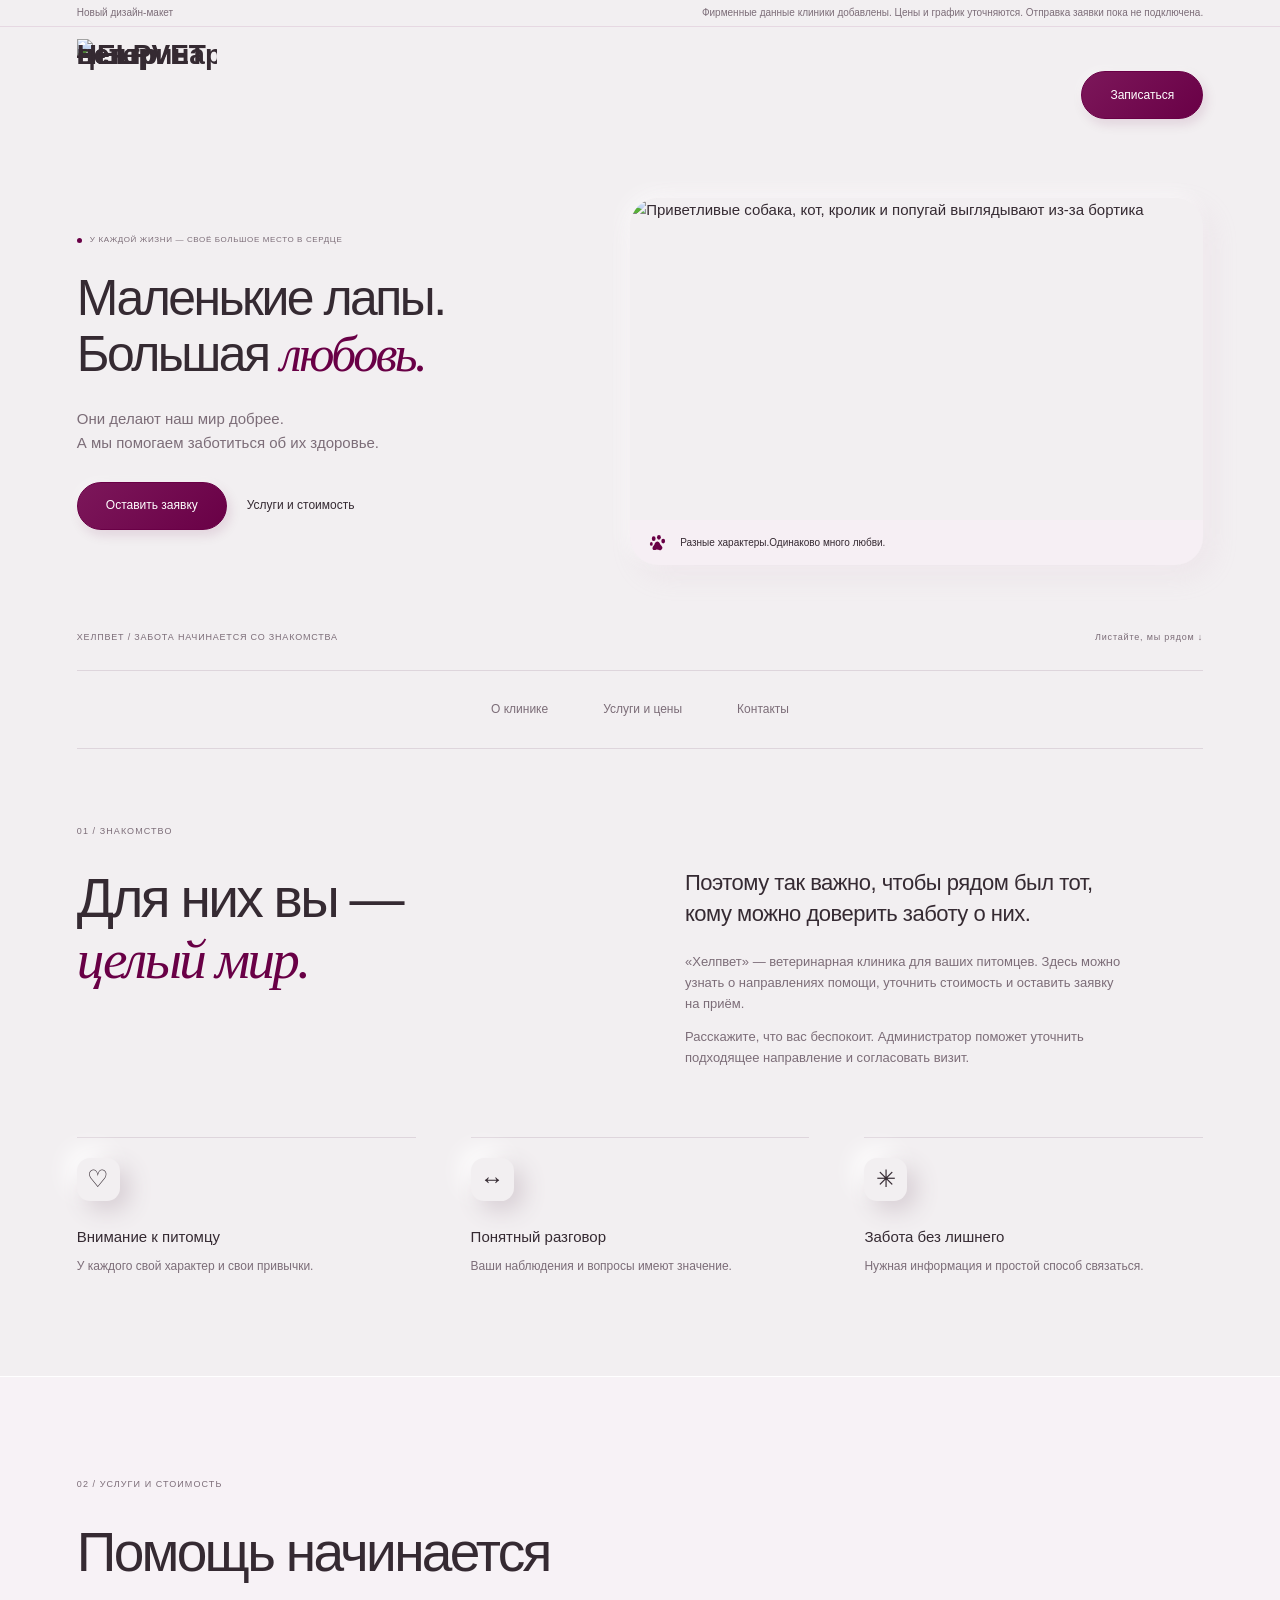
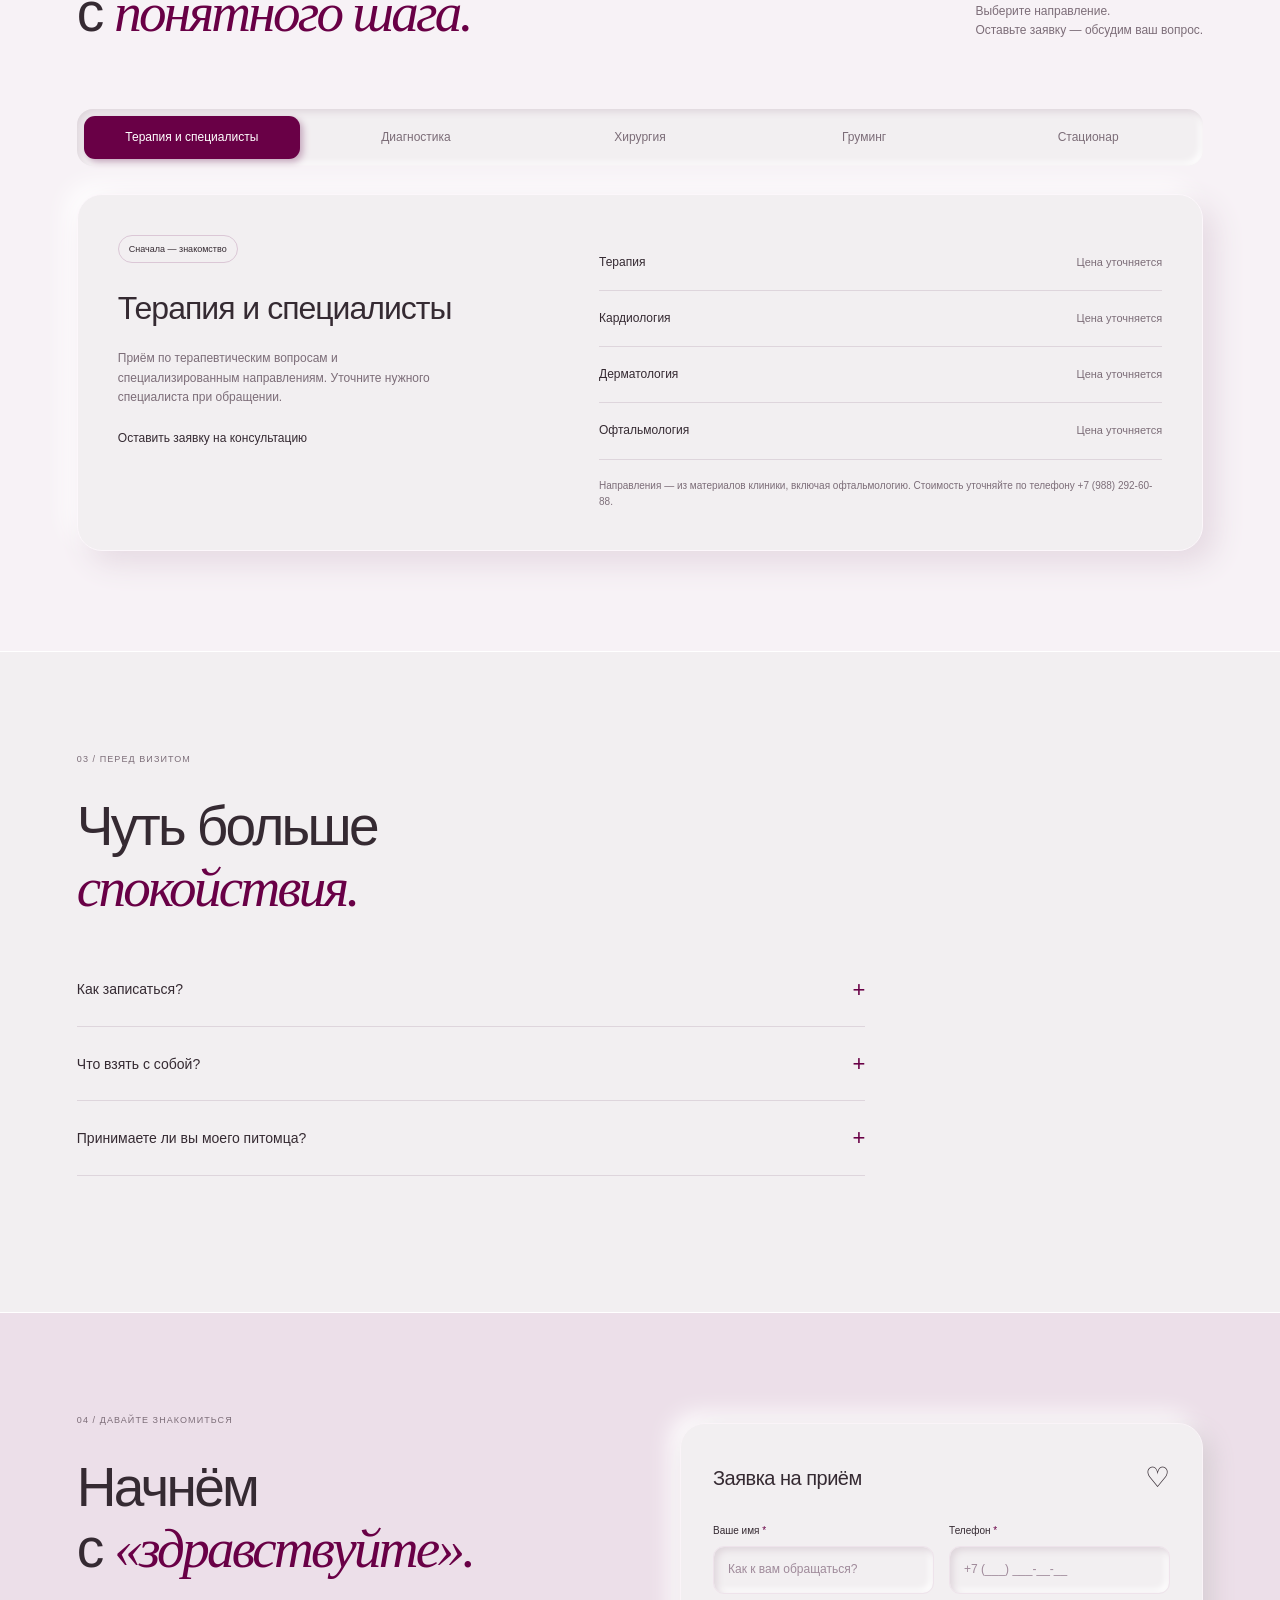
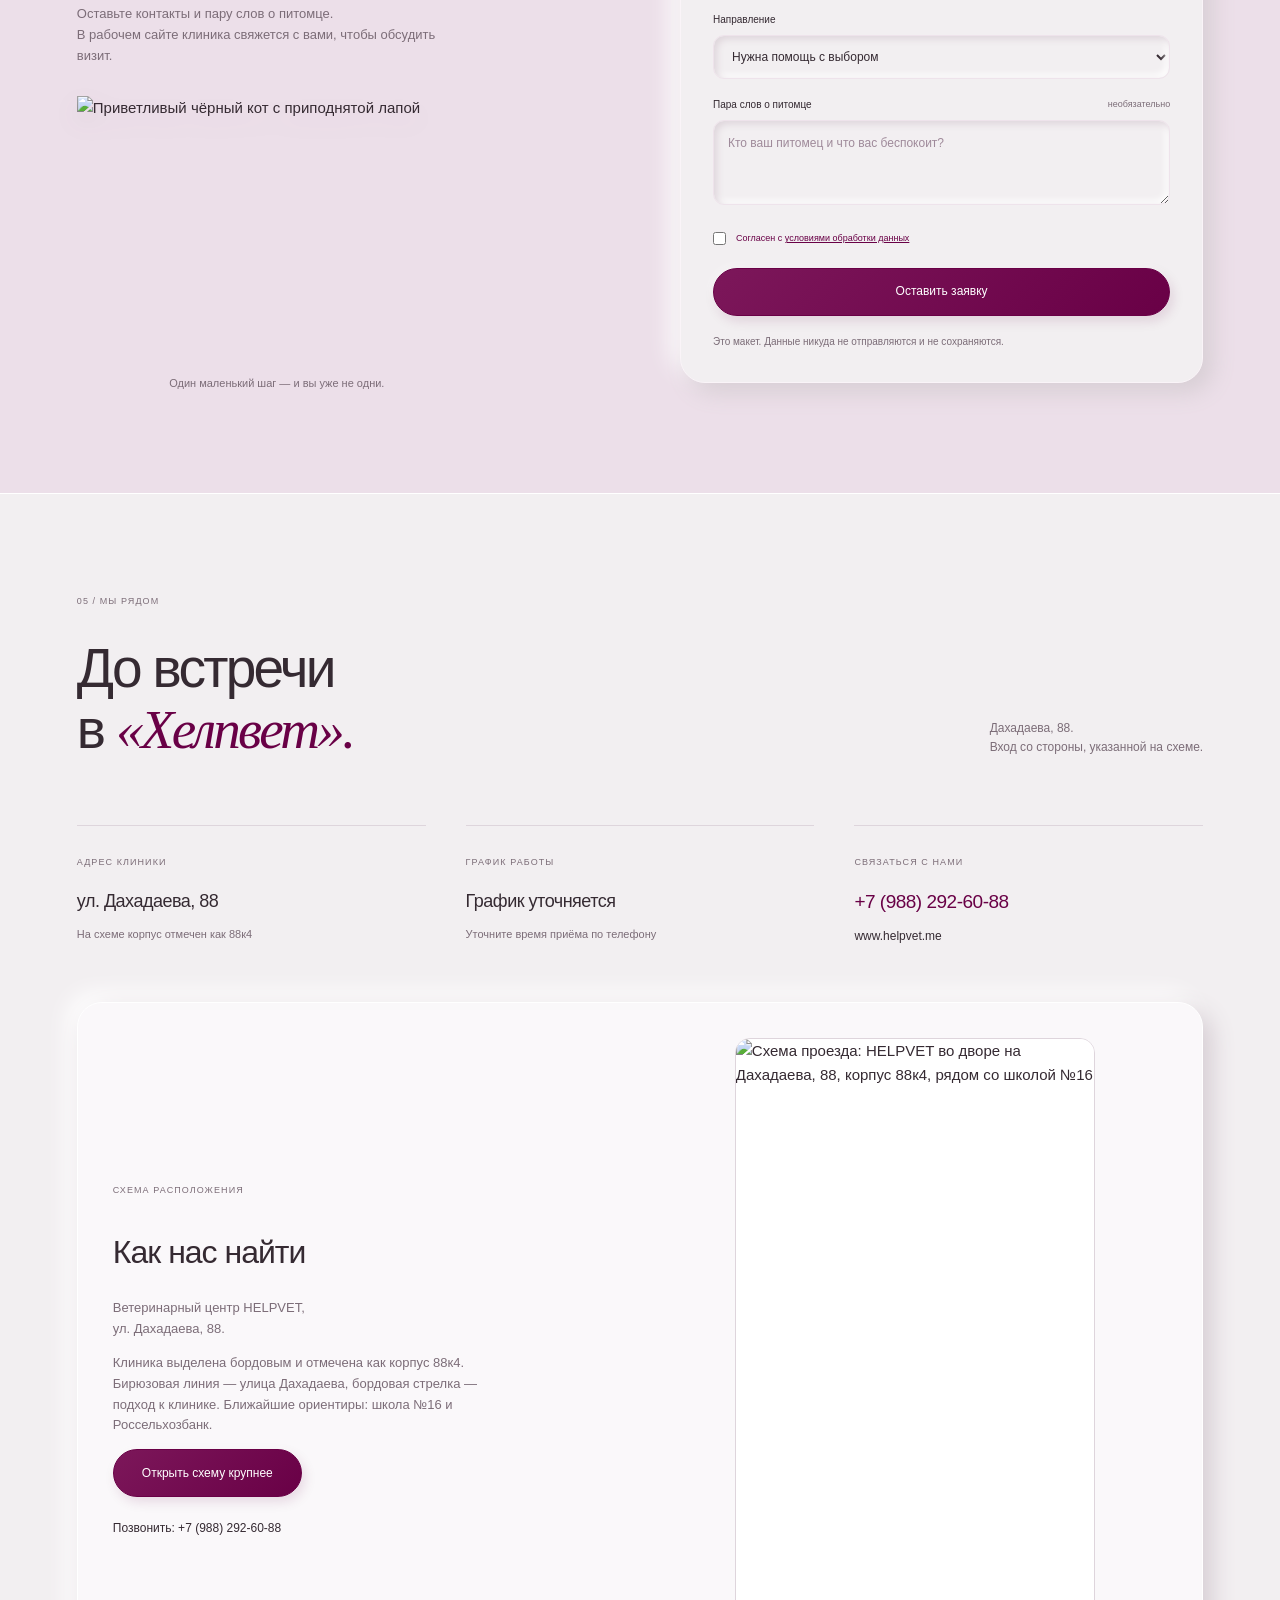
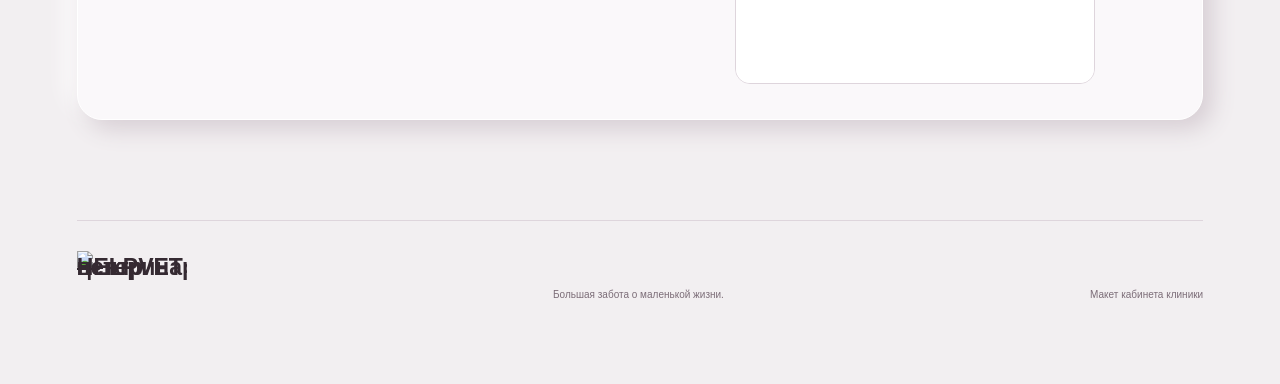
==== index.html @ aeebeb7a "Add files via upload" ====
<!doctype html><html lang="ru"><head><meta name="robots" content="noindex,nofollow"><meta charset="utf-8"><meta name="viewport" content="width=device-width,initial-scale=1"><meta name="description" content="Хелпвет — ветеринарная клиника. Услуги, стоимость, контакты и заявка на приём."><title>Хелпвет — рядом с теми, кого вы любите</title><link rel="stylesheet" href="style.css"></head><body>
<svg class="defs" aria-hidden="true"><symbol id="paw" viewBox="0 0 40 40"><ellipse cx="12" cy="12" rx="4" ry="5"/><ellipse cx="23" cy="9" rx="4" ry="5"/><ellipse cx="32" cy="17" rx="4" ry="5"/><ellipse cx="7" cy="23" rx="3" ry="4"/><path d="M13 25C17 15 23 17 26 24C29 28 33 31 28 35C24 38 21 34 17 35C9 38 7 31 13 25Z"/></symbol></svg>
<div class="preview-note">Новый дизайн-макет <span>Фирменные данные клиники добавлены. Цены и график уточняются. Отправка заявки пока не подключена.</span></div>
<header class="wrap"><a class="brand" href="#home" aria-label="HELPVET — главная"><img class="brand-logo" src="assets/helpvet-logo.svg" alt="HELPVET — ветеринарный центр" width="276" height="220"></a><a class="btn small" href="#request">Записаться </a></header>
<main id="home"><section class="hero wrap"><div class="hero-copy"><div class="eyebrow"><span class="dot"></span> У каждой жизни — своё большое место в сердце</div><h1><span>Маленькие лапы.</span><span>Большая <em>любовь.</em></span></h1><p>Они делают наш мир добрее.<br>А мы помогаем заботиться об их здоровье.</p><div class="hero-actions"><a class="btn" href="#request">Оставить заявку </a><a class="text-link" href="#prices">Услуги и стоимость</a></div></div><div class="hero-photo"><img src="assets/friendly-pets-brand.png" alt="Приветливые собака, кот, кролик и попугай выглядывают из-за бортика" width="1672" height="941" fetchpriority="high"><div class="photo-label"><svg><use href="#paw"/></svg><span>Разные характеры.<br><strong>Одинаково много любви.</strong></span></div></div><div class="hero-caption"><span>ХЕЛПВЕТ / ЗАБОТА НАЧИНАЕТСЯ СО ЗНАКОМСТВА</span><span>Листайте, мы рядом ↓</span></div></section>
<nav class="section-nav wrap" aria-label="Разделы сайта"><a href="#about">О клинике</a><a href="#prices">Услуги и цены</a><a href="#contacts">Контакты</a></nav><section class="about wrap section" id="about"><div class="section-kicker">01 / ЗНАКОМСТВО</div><div class="about-grid"><h2>Для них вы —<br><em>целый мир.</em></h2><div><p class="lead">Поэтому так важно, чтобы рядом был тот, кому можно доверить заботу о них.</p><p>«Хелпвет» — ветеринарная клиника для ваших питомцев. Здесь можно узнать о направлениях помощи, уточнить стоимость и оставить заявку на приём.</p><p>Расскажите, что вас беспокоит. Администратор поможет уточнить подходящее направление и согласовать визит.</p></div></div><div class="principles"><div><span class="icon">♡</span><h3>Внимание к питомцу</h3><p>У каждого свой характер и свои привычки.</p></div><div><span class="icon">↔</span><h3>Понятный разговор</h3><p>Ваши наблюдения и вопросы имеют значение.</p></div><div><span class="icon">✳</span><h3>Забота без лишнего</h3><p>Нужная информация и простой способ связаться.</p></div></div></section>
<section class="prices section" id="prices"><div class="wrap"><div class="section-kicker">02 / УСЛУГИ И СТОИМОСТЬ</div><div class="section-top"><h2>Помощь начинается<br>с <em>понятного шага.</em></h2><p>Выберите направление.<br>Оставьте заявку — обсудим ваш вопрос.</p></div><div class="service-tabs" role="tablist" aria-label="Направления"><button role="tab" aria-selected="true" aria-controls="price-panel" id="tab-0" data-tab="0">Терапия и специалисты</button><button role="tab" aria-selected="false" aria-controls="price-panel" id="tab-1" data-tab="1" tabindex="-1">Диагностика</button><button role="tab" aria-selected="false" aria-controls="price-panel" id="tab-2" data-tab="2" tabindex="-1">Хирургия</button><button role="tab" aria-selected="false" aria-controls="price-panel" id="tab-3" data-tab="3" tabindex="-1">Груминг</button><button role="tab" aria-selected="false" aria-controls="price-panel" id="tab-4" data-tab="4" tabindex="-1">Стационар</button></div><div class="price-card" id="price-panel" role="tabpanel" aria-labelledby="tab-0"><div class="price-intro"><span class="badge">Сначала — знакомство</span><h3 id="service-name">Терапия</h3><p id="service-description"></p><a href="#request" class="text-link" id="service-request">Оставить заявку на консультацию</a></div><div><div class="price-table" id="price-table"></div><p class="fine">Направления — из материалов клиники, включая офтальмологию. Стоимость уточняйте по телефону +7 (988) 292-60-88.</p></div></div></div></section>
<section class="previsit section wrap"><div class="side-cats" aria-hidden="true"><img src="assets/peeking-friends.png" alt="" loading="lazy" width="1024" height="1536"></div><div class="section-kicker">03 / ПЕРЕД ВИЗИТОМ</div><h2>Чуть больше<br><em>спокойствия.</em></h2><div class="faq"><details><summary>Как записаться?<span>+</span></summary><p>Оставьте имя и телефон в форме ниже. После подключения отправки администратор сможет получить обращение и согласовать с вами время. Заявка не является подтверждённой записью.</p></details><details><summary>Что взять с собой?<span>+</span></summary><p>Возьмите ветеринарный паспорт и предыдущие заключения, если они есть. Подготовку к конкретному визиту заранее уточните у администратора.</p></details><details><summary>Принимаете ли вы моего питомца?<span>+</span></summary><p>Укажите вид питомца и причину обращения в заявке. Возможность приёма кроликов, птиц и других животных нужно уточнить в клинике.</p></details></div></section>
<section class="request-section section" id="request"><div class="wrap request-grid"><div class="request-copy"><div class="section-kicker">04 / ДАВАЙТЕ ЗНАКОМИТЬСЯ</div><h2>Начнём<br>с <em>«здравствуйте».</em></h2><p>Оставьте контакты и пару слов о питомце.<br>В рабочем сайте клиника свяжется с вами, чтобы обсудить визит.</p><figure class="form-pet"><img src="assets/playful-cat.png" alt="Приветливый чёрный кот с приподнятой лапой" loading="lazy" width="1536" height="1024"><figcaption>Один маленький шаг — и вы уже не одни.</figcaption></figure></div><form class="request-form raised" id="request-form"><div class="form-title"><h3>Заявка на приём</h3><span>♡</span></div><div class="form-grid"><div><label for="name">Ваше имя <span>*</span></label><input id="name" name="name" required maxlength="80" autocomplete="given-name" placeholder="Как к вам обращаться?"></div><div><label for="phone">Телефон <span>*</span></label><input id="phone" name="phone" type="tel" required pattern="[+0-9 ()-]{7,25}" maxlength="25" autocomplete="tel" placeholder="+7 (___) ___-__-__"></div></div><label for="direction">Направление</label><select id="direction"><option>Нужна помощь с выбором</option><option>Терапия</option><option>Кардиология</option><option>Дерматология</option><option>Офтальмология</option><option>УЗИ</option><option>Рентген</option><option>Собственная лаборатория</option><option>Хирургия</option><option>Ортопедия</option><option>Стоматология</option><option>Груминг</option><option>Стационар</option></select><label for="message">Пара слов о питомце <span class="optional">необязательно</span></label><textarea id="message" name="message" rows="3" maxlength="1200" placeholder="Кто ваш питомец и что вас беспокоит?"></textarea><label class="consent"><input type="checkbox" required><span>Согласен с <button type="button" class="inline" id="privacy-open">условиями обработки данных</button></span></label><button class="btn" type="submit">Оставить заявку </button><p class="fine">Это макет. Данные никуда не отправляются и не сохраняются.</p><div id="form-result" class="result" role="status" hidden></div></form></div></section>
<section class="contacts section wrap" id="contacts"><div class="section-kicker">05 / МЫ РЯДОМ</div><div class="section-top"><h2>До встречи<br>в <em>«Хелпвет».</em></h2><p>Дахадаева, 88.<br>Вход со стороны, указанной на схеме.</p></div><div class="contact-grid"><div class="contact-item"><span>АДРЕС КЛИНИКИ</span><p>ул. Дахадаева, 88</p><small>На схеме корпус отмечен как 88к4</small></div><div class="contact-item"><span>ГРАФИК РАБОТЫ</span><p>График уточняется</p><small>Уточните время приёма по телефону</small></div><div class="contact-item"><span>СВЯЗАТЬСЯ С НАМИ</span><p><a href="tel:+79882926088">+7 (988) 292-60-88</a></p><a class="text-link" href="https://www.helpvet.me/" target="_blank" rel="noopener">www.helpvet.me</a></div></div><div class="location-section"><div><div class="section-kicker">СХЕМА РАСПОЛОЖЕНИЯ</div><h3>Как нас найти</h3><p>Ветеринарный центр HELPVET,<br>ул. Дахадаева, 88.</p><p>Клиника выделена бордовым и отмечена как корпус 88к4. Бирюзовая линия — улица Дахадаева, бордовая стрелка — подход к клинике. Ближайшие ориентиры: школа №16 и Россельхозбанк.</p><a class="btn" href="assets/clinic-location-clean.png" target="_blank" rel="noopener">Открыть схему крупнее </a><a class="text-link location-phone" href="tel:+79882926088">Позвонить: +7 (988) 292-60-88</a></div><a class="location-image" href="assets/clinic-location-clean.png" target="_blank" rel="noopener" aria-label="Открыть схему расположения клиники"><img src="assets/clinic-location-clean.png" alt="Схема проезда: HELPVET во дворе на Дахадаева, 88, корпус 88к4, рядом со школой №16" width="935" height="1682" loading="lazy"></a></div></section>
</main><footer class="wrap"><a class="brand" href="#home" aria-label="HELPVET — главная"><img class="brand-logo" src="assets/helpvet-logo.svg" alt="HELPVET — ветеринарный центр" width="276" height="220"></a><span>Большая забота о маленькой жизни.</span><a href="clinic.html">Макет кабинета клиники</a></footer><dialog id="privacy"><button class="dialog-close" aria-label="Закрыть">×</button><h3>Обработка данных</h3><p>В этом локальном макете данные формы не сохраняются и не передаются. Для рабочего сайта здесь появится политика обработки персональных данных с реквизитами клиники.</p><p>Отправка в макете только показывает демонстрационное состояние формы.</p></dialog><script src="app.js"></script></body></html>
---- style.css ----
:root{--bg:#f1e8ef;--surface:#f9f6f8;--white:#fff;--teal:#602852;--deep:#4e2343;--ink:#492540;--muted:#846a7e;--line:#deccda;--raised:9px 9px 23px #d9c8d5,-9px -9px 23px #fff;--inset:inset 3px 3px 7px #decfda,inset -3px -3px 7px #fff}*{box-sizing:border-box}html{scroll-behavior:smooth;scroll-padding-top:100px}body{margin:0;font-family:Arial,Helvetica,sans-serif;color:var(--ink);background:var(--bg);font-size:15px;line-height:1.6}a{color:inherit;text-decoration:none}button,input,select,textarea{font:inherit}button,a,input,textarea,select{-webkit-tap-highlight-color:transparent}button{cursor:pointer}button:focus-visible,a:focus-visible{outline:2px solid var(--teal);outline-offset:5px}.defs{position:absolute;width:0;height:0}.wrap{width:min(1200px,88%);margin:auto}.preview-note{padding:5px 6%;font-size:10px;color:var(--muted);border-bottom:1px solid #e6d8e2;display:flex;gap:20px;justify-content:space-between}.preview-note>span{text-align:right}header{display:flex;align-items:center;justify-content:space-between;gap:30px;padding:28px 0}.brand{font-size:28px;font-weight:600;letter-spacing:-1.4px;line-height:1;display:flex;align-items:center;gap:9px;position:relative}.brand svg{width:28px;height:28px;fill:var(--teal)}.brand>span{position:absolute;left:38px;top:35px;font-size:8px;font-weight:400;letter-spacing:.1em;white-space:nowrap}nav{display:flex;gap:33px;font-size:12px}nav a:hover,.text-link:hover{color:#8a3d77}.btn{display:inline-flex;align-items:center;justify-content:space-between;gap:35px;padding:15px 20px 15px 25px;background:linear-gradient(135deg,#723863,#5c284f);color:#fff;border:1px solid #603154;border-radius:16px;font-size:12px;font-weight:500;box-shadow:5px 5px 12px #cbb1c4,-4px -4px 10px #fff;transition:transform .25s,box-shadow .25s,background .25s}.btn>span{font-size:20px;line-height:1}.btn:hover{transform:translateY(-2px);background:#512446;box-shadow:7px 9px 16px #c7aec1,-5px -5px 12px #fff}.btn:active{transform:translateY(1px);box-shadow:inset 3px 3px 7px #401635}.btn.small{padding:12px 17px;border-radius:13px;font-size:11px}.hero{padding-top:63px;position:relative}.hero-copy{position:relative;z-index:2}.eyebrow,.section-kicker{font-size:9px;letter-spacing:.12em;text-transform:uppercase;color:var(--muted);font-weight:500}.eyebrow{display:flex;align-items:center;gap:8px}.dot{width:5px;height:5px;border-radius:50%;background:var(--teal)}h1,h2,h3,p{margin-top:0}h1{font-size:clamp(48px,5.8vw,84px);font-weight:400;letter-spacing:-4.5px;line-height:1.05;margin:26px 0}em{font-family:Georgia,'Times New Roman',serif;font-weight:400;color:var(--teal)}.hero-copy>p{font-size:15px;color:var(--muted);line-height:1.6}.hero-actions{display:flex;align-items:center;gap:27px;margin-top:27px}.text-link{font-size:12px}.hero-photo{width:71%;margin:-180px -25px 0 auto;position:relative;border-radius:40px 40px 18px 18px;overflow:hidden;isolation:isolate}.hero-photo>img{display:block;width:100%;height:auto;animation:petReveal 1.2s cubic-bezier(.2,.8,.2,1) both;mask-image:linear-gradient(to bottom,transparent,#000 15%);-webkit-mask-image:linear-gradient(to bottom,transparent,#000 15%)}.photo-label{position:absolute;bottom:25px;right:30px;display:flex;align-items:center;gap:13px;padding:12px 18px;border-radius:15px;background:#f8f4f7d9;backdrop-filter:blur(12px);box-shadow:3px 3px 15px #59324f19;font-size:10px;line-height:1.4}.photo-label svg{width:25px;height:25px;fill:var(--teal)}.photo-label strong{font-weight:500}.hero-caption{padding:30px 0 25px;border-bottom:1px solid var(--line);display:flex;justify-content:space-between;color:var(--muted);font-size:9px;letter-spacing:.09em}.section{padding-top:100px;padding-bottom:100px}.section-kicker{margin-bottom:30px}h2{font-size:clamp(38px,4.3vw,58px);font-weight:400;line-height:1.1;letter-spacing:-2.7px;margin-bottom:25px}.about-grid{display:grid;grid-template-columns:1fr 1fr;gap:90px}.about-grid p{color:var(--muted);font-size:13px;max-width:440px}.about-grid .lead{color:var(--ink);font-size:22px;line-height:1.4;letter-spacing:-.5px}.principles{display:grid;grid-template-columns:repeat(3,1fr);gap:55px;margin-top:55px}.principles>div{border-top:1px solid var(--line);padding-top:20px}.icon{display:grid;place-items:center;width:43px;height:43px;border-radius:13px;box-shadow:var(--raised);font-size:24px;margin-bottom:24px}.principles h3{font-size:15px;font-weight:500;margin-bottom:8px}.principles p{color:var(--muted);font-size:12px;margin-bottom:0}.prices{background:#f7f2f6;border-block:1px solid #fff}.section-top{display:flex;align-items:flex-end;justify-content:space-between;gap:35px;margin-bottom:40px}.section-top>p{font-size:12px;color:var(--muted);margin-bottom:28px}.service-tabs{display:flex;padding:7px;background:var(--bg);box-shadow:var(--inset);border-radius:16px;gap:8px;width:fit-content;margin-bottom:28px}.service-tabs button{border:0;background:none;color:var(--muted);font-size:12px;padding:12px 24px;border-radius:11px;transition:all .25s}.service-tabs button[aria-selected=true]{color:white;background:var(--teal);box-shadow:3px 3px 7px #c4a6bc}.price-card{padding:40px;background:var(--bg);border:1px solid #fcf7fb;border-radius:25px;box-shadow:12px 12px 30px #e5d9e2,-10px -10px 25px #fff;display:grid;grid-template-columns:.85fr 1.15fr;gap:65px}.badge{font-size:9px;border:1px solid #dbc7d6;border-radius:40px;padding:6px 10px;display:inline-block;margin-bottom:20px}.price-intro h3{font-size:32px;font-weight:400;letter-spacing:-1px;margin-bottom:15px}.price-intro p{font-size:12px;color:var(--muted);max-width:330px}.price-intro .text-link{display:inline-block;margin-top:10px}.price-row{display:flex;justify-content:space-between;align-items:center;gap:20px;padding:18px 0;border-bottom:1px solid var(--line);font-size:12px}.price-row>span:last-child{color:var(--muted);font-size:11px;white-space:nowrap}.fine{font-size:10px;color:var(--muted);line-height:1.6;margin:18px 0 0}.previsit{position:relative;overflow:hidden;min-height:460px}.previsit>h2,.previsit>.section-kicker,.faq{position:relative;z-index:2;width:58%}.faq{margin-top:35px}details{border-bottom:1px solid var(--line);padding:19px 0}summary{cursor:pointer;display:flex;justify-content:space-between;align-items:center;font-size:14px;list-style:none}summary::-webkit-details-marker{display:none}summary>span{font-size:22px;color:var(--teal);transition:transform .3s}details[open] summary>span{transform:rotate(45deg)}details p{color:var(--muted);font-size:12px;margin:16px 35px 0 0}.peek-window{position:absolute;right:-175px;top:140px;width:450px;height:300px;overflow:hidden;border-left:2px solid #e3d1de;border-radius:50px 0 0 50px;box-shadow:inset 5px 0 10px #d5c4d1}.peek-window img{height:340px;width:605px;max-width:none;object-fit:cover;object-position:center;transform:translateX(-150px);animation:petFloat 7s ease-in-out infinite}.request-section{background:#ecdfe9;border-block:1px solid #fff}.request-grid{display:grid;grid-template-columns:1fr 1fr;gap:80px;align-items:center}.request-copy>p{font-size:13px;color:var(--muted);max-width:370px}.pet-note{display:flex;align-items:center;gap:17px;margin-top:40px;font-size:12px;color:var(--muted)}.pet-note strong{color:var(--ink);font-weight:500}.mini-pet{width:78px;height:90px;border-radius:22px;overflow:hidden;box-shadow:var(--raised);position:relative}.mini-pet img{position:absolute;width:290px;max-width:none;left:-100px;top:-27px}.raised{background:var(--bg);box-shadow:var(--raised);border:1px solid #faf4f8;border-radius:25px}.request-form{padding:32px}.form-title{display:flex;justify-content:space-between;align-items:center;margin-bottom:23px}.form-title h3{font-weight:500;font-size:20px;letter-spacing:-.5px;margin:0}.form-title>span{font-size:28px}.form-grid{display:grid;grid-template-columns:1fr 1fr;gap:15px}label{display:block;font-size:10px;margin:18px 0 7px;color:var(--ink)}label>span:not(.optional){color:var(--teal)}.form-grid label{margin-top:0}.optional{float:right;color:var(--muted);font-size:9px}input:not([type=checkbox]),textarea,select{width:100%;padding:13px 14px;border:1px solid #eee3eb;background:var(--bg);box-shadow:var(--inset);border-radius:11px;font-size:12px;color:var(--ink);outline:none}input:focus,textarea:focus,select:focus{border-color:#9f7695;box-shadow:var(--inset),0 0 0 2px #a5779922}input::placeholder,textarea::placeholder{color:#9f8a9a}textarea{resize:vertical}.consent{display:flex;gap:10px;align-items:flex-start;font-size:9px;color:var(--muted);line-height:1.5;margin:20px 0}.consent input{accent-color:var(--teal);margin:0;flex-shrink:0}.inline{border:0;background:none;font:inherit;padding:0;text-decoration:underline;color:var(--teal)}.request-form>.btn{width:100%;margin-top:2px}.result{font-size:12px;padding:15px;background:#e6d6e2;border-radius:12px;margin-top:15px}.contact-grid{display:grid;grid-template-columns:repeat(3,1fr);gap:40px}.contact-item{border-top:1px solid var(--line);padding-top:22px}.contact-item>span{font-size:9px;letter-spacing:.12em;color:var(--muted)}.contact-item p{font-size:18px;letter-spacing:-.5px;margin:15px 0 5px}.contact-item small{font-size:11px;color:var(--muted)}footer{padding:30px 0 45px;border-top:1px solid var(--line);display:flex;justify-content:space-between;align-items:center;gap:25px}footer>.brand{font-size:23px}footer>span,footer>a:not(.brand){font-size:10px;color:var(--muted)}dialog{color:var(--ink);background:var(--surface);border:1px solid white;border-radius:22px;padding:35px;max-width:480px;width:90%;box-shadow:0 20px 80px #3e203633}dialog::backdrop{background:#4e244355;backdrop-filter:blur(8px)}dialog p{font-size:13px;color:var(--muted)}.dialog-close{position:absolute;right:15px;top:10px;border:0;background:none;font-size:26px;color:var(--teal)}[hidden]{display:none!important}@keyframes petReveal{from{opacity:0;transform:translateY(30px)}to{opacity:1;transform:translateY(0)}}@keyframes petFloat{0%,100%{translate:0 0}50%{translate:-7px 0}}.reveal{transition:opacity .8s,translate .8s}.reveal.pending{opacity:0;translate:0 25px}@media(min-width:1400px){.hero-photo{margin-top:-220px}.hero h1{font-size:84px}}@media(max-width:1000px){.wrap{width:90%}.hero-photo{width:82%;margin-top:-75px;margin-right:-15px}.hero h1{font-size:65px}.hero-copy{max-width:650px}.hero-actions{margin-bottom:25px}.request-grid{gap:35px}.price-card{gap:35px;padding:30px}.about-grid{gap:45px}.section{padding-block:75px}nav{gap:20px}.btn{gap:20px}}@media(max-width:650px){.preview-note{font-size:8px;padding:6px 5%}.preview-note>span{max-width:240px}header{gap:20px;flex-wrap:wrap;padding:24px 0}.brand{font-size:25px}.brand>span{font-size:7px;top:30px}header nav{order:3;width:100%;justify-content:center;font-size:11px;margin-top:10px;padding:13px 0;border-block:1px solid var(--line)}header>.btn{font-size:10px;padding:11px 14px;gap:17px}.hero{padding-top:28px}.eyebrow{font-size:7px;letter-spacing:.07em}.hero h1{font-size:48px;letter-spacing:-2.8px;margin-block:23px}.hero-copy>p{font-size:13px}.hero-actions{gap:20px}.hero-actions .btn{padding:14px 17px;font-size:11px}.text-link{font-size:10px}.hero-photo{width:110%;margin:12px -5% 0;border-radius:25px;overflow:hidden}.photo-label{right:20px;bottom:12px;font-size:8px;padding:9px 12px}.photo-label svg{width:20px;height:20px}.hero-caption{font-size:7px;letter-spacing:.03em;padding-block:22px;gap:20px}.hero-caption>span:first-child{max-width:200px}.section{padding-block:55px}.section-kicker{font-size:8px;margin-bottom:25px}h2{font-size:39px;letter-spacing:-2px}.about-grid{grid-template-columns:1fr;gap:10px}.about-grid .lead{font-size:20px}.about-grid p{font-size:12px}.principles{grid-template-columns:1fr;gap:22px;margin-top:30px}.principles>div{padding:18px 0 0 60px;position:relative;min-height:72px}.principles .icon{position:absolute;left:0;top:20px;width:38px;height:38px;font-size:22px}.principles h3{font-size:14px}.principles p{font-size:11px}.section-top{display:block;margin-bottom:25px}.section-top>p{font-size:11px}.service-tabs{width:100%;gap:2px;padding:5px}.service-tabs button{flex:1;min-width:0;padding:10px 4px;font-size:9px}.price-card{grid-template-columns:1fr;gap:20px;padding:24px;border-radius:20px}.price-intro h3{font-size:29px}.price-row{font-size:11px;padding:15px 0}.price-row>span:last-child{font-size:10px}.previsit{padding-bottom:80px}.previsit>h2,.previsit>.section-kicker,.faq{width:100%}.peek-window{display:none}.faq{margin-top:20px}summary{font-size:12px}.request-grid{grid-template-columns:1fr;gap:30px}.pet-note{margin-top:25px}.request-copy>p{font-size:12px}.request-form{padding:25px}.form-grid{grid-template-columns:1fr;gap:15px}.form-grid label{margin-top:0}.form-title h3{font-size:20px}.contact-grid{grid-template-columns:1fr;gap:25px}.contact-item p{font-size:17px}footer{flex-wrap:wrap;padding:25px 0;gap:18px}footer>span{font-size:9px}footer>a:last-child{width:100%}}@media(prefers-reduced-motion:reduce){*{animation:none!important;transition:none!important;scroll-behavior:auto!important}.reveal.pending{opacity:1;translate:none}}

/* Dedicated pet assets: common studio lighting, distinct poses and roles. */
body{overflow-x:clip}.previsit{width:100%;max-width:none;padding-left:max(6%,calc((100% - 1200px)/2));padding-right:max(6%,calc((100% - 1200px)/2));min-height:660px;overflow:hidden}.previsit>h2,.previsit>.section-kicker,.previsit>.faq{width:min(70%,790px)}.side-cats{position:absolute;right:-1px;top:48px;width:clamp(180px,22vw,290px);pointer-events:none;user-select:none;transform:translateX(108%);opacity:0;transition:transform .85s cubic-bezier(.2,.8,.2,1),opacity .5s;will-change:transform;z-index:1}.side-cats img{display:block;width:100%;height:auto;max-height:565px;object-fit:contain;object-position:right top}.side-cats.is-visible{transform:translateX(0);opacity:1}.form-pet{margin:30px 0 0;max-width:400px}.form-pet img{display:block;width:100%;height:auto;object-fit:contain;filter:drop-shadow(0 10px 12px #60335512);animation:kittenSettle 7s ease-in-out infinite}.form-pet figcaption{font-size:11px;color:var(--muted);margin-top:12px;text-align:center}.request-copy{min-width:0}.request-form{position:relative;z-index:2}@keyframes kittenSettle{0%,100%{transform:translateY(0) rotate(-.4deg)}50%{transform:translateY(-4px) rotate(.4deg)}}@media(max-width:1000px){.previsit{min-height:600px}.side-cats{width:220px;top:70px}.previsit>.faq{width:68%}.form-pet{max-width:330px}}@media(max-width:650px){.previsit{min-height:0;padding-bottom:55px}.previsit>.section-kicker{width:100%}.previsit>h2{width:72%;font-size:35px}.previsit>.faq{width:100%;margin-top:170px}.side-cats{display:block;width:100px;top:90px}.side-cats img{max-height:none}.form-pet{max-width:265px;margin:22px auto 0}.form-pet figcaption{font-size:10px}.request-grid{gap:28px}}@media(prefers-reduced-motion:reduce){.side-cats{transition:none;will-change:auto}.form-pet img{animation:none}}

/* First screen: clear columns on wide screens, a complete vertical composition on phones. */
.hero{display:grid;grid-template-columns:minmax(0,.95fr) minmax(0,1.05fr);gap:35px;align-items:center;padding-top:55px}.hero-copy{max-width:none;min-width:0}.hero h1{font-size:clamp(36px,3.9vw,56px);letter-spacing:-2.5px;line-height:1.12;margin:24px 0}.hero h1>span{display:block;white-space:nowrap}.hero .eyebrow{font-size:8px;letter-spacing:.08em;line-height:1.6;max-width:360px}.hero-photo{width:100%;margin:0;border-radius:28px;align-self:center;overflow:hidden;box-shadow:8px 10px 28px #d1b7ca29,-5px -5px 20px #fff9}.hero-photo>img{mask-image:none;-webkit-mask-image:none;width:100%;height:auto;display:block;object-fit:contain;animation:none}.hero-actions{gap:20px;flex-wrap:wrap;margin-bottom:0}.hero-actions .btn{padding:14px 20px;gap:25px}.photo-label{position:static;border-radius:0;padding:13px 18px;background:#f6eff4;box-shadow:none;backdrop-filter:none;font-size:10px}.photo-label br{display:none}.photo-label svg{width:19px;height:19px}.hero-caption{grid-column:1/-1;width:100%;padding:25px 0;margin-top:10px}.side-cats{width:clamp(170px,19vw,255px)}.previsit>.faq{width:min(70%,790px)}
@media(max-width:1000px){.hero{gap:25px;padding-top:40px}.hero h1{font-size:clamp(34px,4vw,44px);letter-spacing:-1.9px}.hero-copy>p{font-size:13px}.hero-actions .text-link{font-size:11px}.hero-actions .btn{font-size:11px;padding:13px 16px}.photo-label{font-size:9px}.hero-photo{width:100%;margin:0}.hero-caption{margin:0}}
@media(max-width:760px){header{flex-wrap:wrap;gap:22px;padding:23px 0 16px}.brand{font-size:25px}.brand>span{top:31px;font-size:7px}header nav{order:3;width:100%;justify-content:center;padding:13px 0;border-block:1px solid var(--line);margin:8px 0 0;gap:30px}header>.btn{padding:12px 15px;font-size:11px;min-height:44px}.hero{display:flex;flex-direction:column;gap:0;padding-top:27px;align-items:stretch}.hero .eyebrow{font-size:8px;max-width:none;letter-spacing:.06em}.hero h1{font-size:clamp(35px,7.5vw,54px);letter-spacing:-2px;line-height:1.13;margin:21px 0 20px}.hero-copy>p{font-size:13px;line-height:1.65;margin-bottom:0}.hero-actions{display:flex;align-items:center;gap:20px;flex-wrap:nowrap;margin:23px 0 26px}.hero-actions .btn{min-height:48px;padding:14px 18px;font-size:12px;gap:25px;flex-shrink:0}.hero-actions .text-link{font-size:11px;line-height:1.4}.hero-photo{width:100%;margin:0;border-radius:22px;box-shadow:6px 8px 20px #d4bece3d}.hero-photo>img{width:100%;height:auto;object-fit:contain}.photo-label{font-size:9px;padding:12px 15px;gap:9px}.photo-label span{line-height:1.5}.hero-caption{padding:24px 0 20px;margin:0;font-size:7px;line-height:1.5}.hero-caption>span:first-child{max-width:190px}.previsit{padding-bottom:55px}.previsit>h2{width:100%;font-size:39px}.previsit>.faq{width:100%;margin-top:175px}.side-cats{width:105px;top:137px}.side-cats img{max-height:215px;object-fit:contain;object-position:right top}.request-grid{gap:27px}.request-copy>p{max-width:none}.form-pet{max-width:230px;margin-top:16px}.form-pet figcaption{font-size:10px}.request-form{padding:24px 20px;border-radius:22px}.request-form input:not([type=checkbox]),.request-form select,.request-form textarea{font-size:16px;min-height:46px}.request-form label{font-size:11px}.request-form .consent{font-size:10px;line-height:1.6;gap:10px;align-items:center}.consent input{width:18px;height:18px}.inline{display:inline;line-height:1.8}.request-form>.btn{min-height:49px;font-size:12px}.service-tabs{width:100%;padding:5px;gap:3px}.service-tabs button{min-height:44px;font-size:10px;padding:9px 4px}.contact-grid{grid-template-columns:1fr;gap:25px}summary{min-height:32px;font-size:13px}.price-row{gap:12px}.preview-note{font-size:8px}.preview-note>span{max-width:225px}}
@media(max-width:360px){.wrap{width:90%}.hero h1{font-size:33px;letter-spacing:-1.8px}.hero-actions{gap:13px}.hero-actions .btn{padding:13px 14px;gap:16px;font-size:11px}.hero-actions .text-link{font-size:10px}.hero .eyebrow{font-size:7px}.photo-label{font-size:8px}.brand{font-size:23px}header>.btn{font-size:10px;padding:11px 12px;gap:14px}.service-tabs button{font-size:9px}h2{font-size:35px}.request-form{padding:23px 17px}}

/* Slow, soft pet reveal; no bounce or abrupt direction changes. */
.side-cats{transition:transform 1.8s cubic-bezier(.25,.65,.3,1),opacity 1.1s ease;transform:translateX(106%)}.side-cats.is-visible{transition-duration:2.2s,1.4s;transform:translateX(0)}@media(prefers-reduced-motion:reduce){.side-cats,.side-cats.is-visible{transition:none}}

/* Official HELPVET identity from the supplied brand PDF. */
:root{--bg:#f2eff1;--surface:#faf8fa;--teal:#690046;--deep:#540039;--ink:#352a32;--muted:#7c6d78;--line:#ded5dc;--raised:9px 9px 23px #d6cdd3,-9px -9px 23px #fff;--inset:inset 3px 3px 7px #ded5db,inset -3px -3px 7px #fff}.btn{background:linear-gradient(135deg,#7c175a,#690046);border-color:#690046}.btn:hover{background:#540039}.btn:active{box-shadow:inset 3px 3px 7px #3b0028}.brand{line-height:0;letter-spacing:normal;display:inline-flex}.brand-logo{display:block;width:140px;height:112px;object-fit:contain}header{padding-top:12px;padding-bottom:12px}footer .brand-logo{width:110px;height:88px}.service-tabs{width:100%;flex-wrap:wrap}.service-tabs button{flex:1;white-space:nowrap;padding:12px 14px}.location-section{margin-top:55px;padding:35px;background:var(--surface);border:1px solid #fff;border-radius:25px;box-shadow:var(--raised);display:grid;grid-template-columns:1fr 1fr;gap:45px;align-items:center}.location-section h3{font-weight:400;font-size:32px;letter-spacing:-1px;margin-bottom:20px}.location-section p{font-size:13px;color:var(--muted);max-width:370px}.location-image{display:block;max-width:330px;justify-self:center;width:100%;border-radius:15px;overflow:hidden;border:1px solid var(--line)}.location-image img{display:block;width:100%;height:auto}.location-phone{display:block;margin-top:22px}.contact-item p a{font-size:19px;color:var(--teal);white-space:nowrap}.request-form input:not([type=checkbox]):focus,.request-form select:focus,.request-form textarea:focus{border-color:#690046;box-shadow:var(--inset),0 0 0 2px #69004618}@media(max-width:760px){.brand-logo{width:105px;height:84px}header{padding-top:10px;gap:10px}header nav{margin-top:0}.service-tabs{gap:5px;justify-content:flex-start}.service-tabs button{flex:1 1 28%;font-size:10px;white-space:normal;line-height:1.3;min-height:44px}.service-tabs button:first-child{flex-basis:44%}.location-section{grid-template-columns:1fr;padding:25px 20px;gap:25px;margin-top:35px}.location-section h3{font-size:28px}.location-section .section-kicker{margin-bottom:20px}.location-image{max-width:360px}.location-section>.location-image{width:100%}.location-section .btn{font-size:11px;gap:20px}.contact-item p a{font-size:18px}footer .brand-logo{width:95px;height:76px}}

/* Simplified pill buttons and navigation below the introductory screen. */
.btn,.btn.small,header>.btn,.hero-actions .btn,.request-form>.btn,.location-section .btn{border-radius:999px;justify-content:center;gap:0;min-height:48px;padding:14px 28px;font-size:12px;line-height:1.4;box-shadow:3px 5px 12px #69004620,-2px -2px 8px #fff7}.btn:hover{transform:translateY(-1px);box-shadow:4px 7px 15px #69004626}.btn:active{transform:translateY(1px);box-shadow:inset 2px 3px 6px #43002f70}header{justify-content:space-between;flex-wrap:nowrap}.section-nav{display:flex;justify-content:center;gap:55px;padding:21px 0;margin-top:0;margin-bottom:0;border-bottom:1px solid var(--line);font-size:12px}.section-nav a{padding:8px 0;color:var(--muted);transition:color .2s}.section-nav a:hover{color:var(--teal)}.hero{padding-top:35px}.hero-caption{margin-top:5px}.about.section{padding-top:75px}.photo-label{background:#f6eff4}.location-image{max-width:360px}.location-image img{background:#fff}@media(max-width:760px){header{padding-top:10px;padding-bottom:12px;gap:18px}header>.btn{min-height:44px;padding:12px 22px;font-size:11px}.hero{padding-top:22px}.hero-actions .btn{min-height:48px;padding:14px 22px;font-size:12px}.section-nav{width:90%;justify-content:space-between;gap:15px;padding:13px 0;font-size:11px;order:initial;margin:0 auto;border-top:0}.section-nav a{padding:10px 0;min-height:40px}.about.section{padding-top:50px}.location-section .btn{font-size:11px;padding:13px 21px}.request-form>.btn{font-size:12px}.location-image{max-width:360px}}@media(max-width:360px){header>.btn{padding:11px 18px;font-size:10px}.hero-actions .btn{padding:13px 18px;font-size:11px}.section-nav{font-size:10px;gap:12px}}
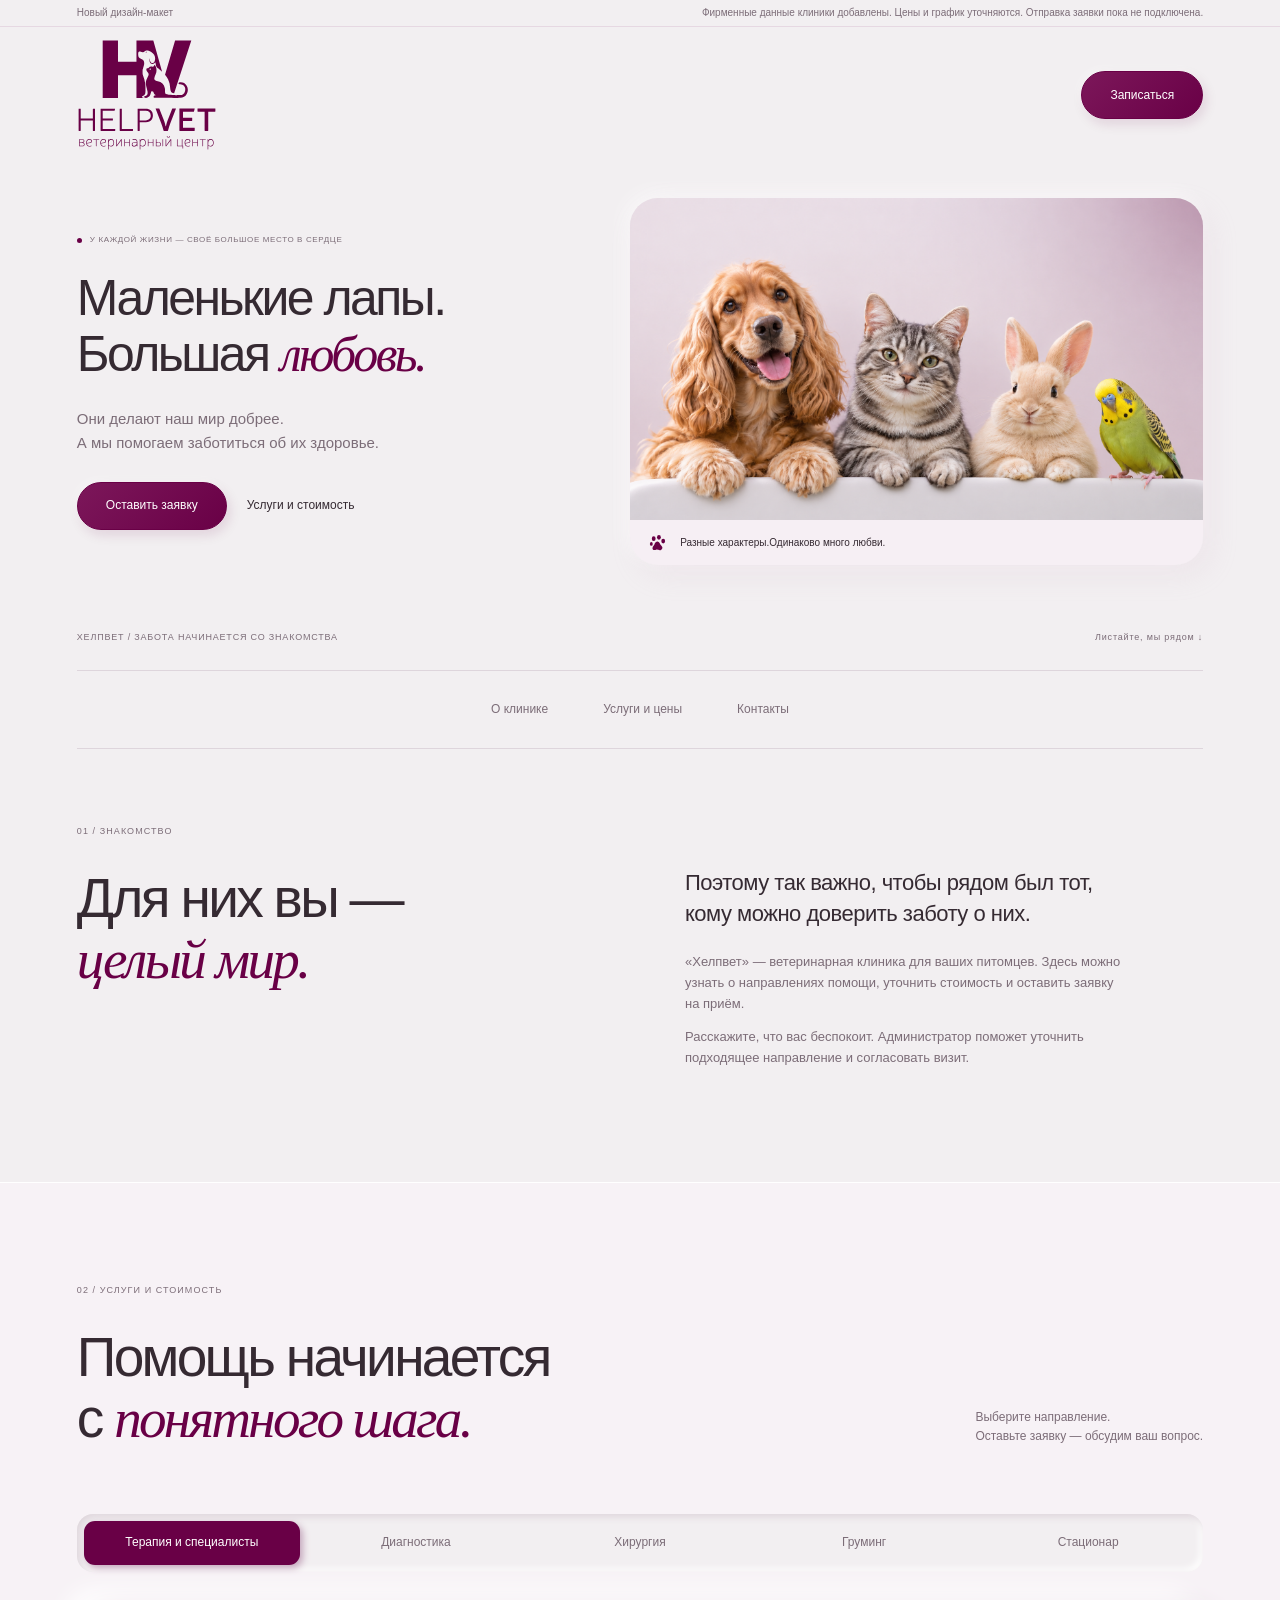
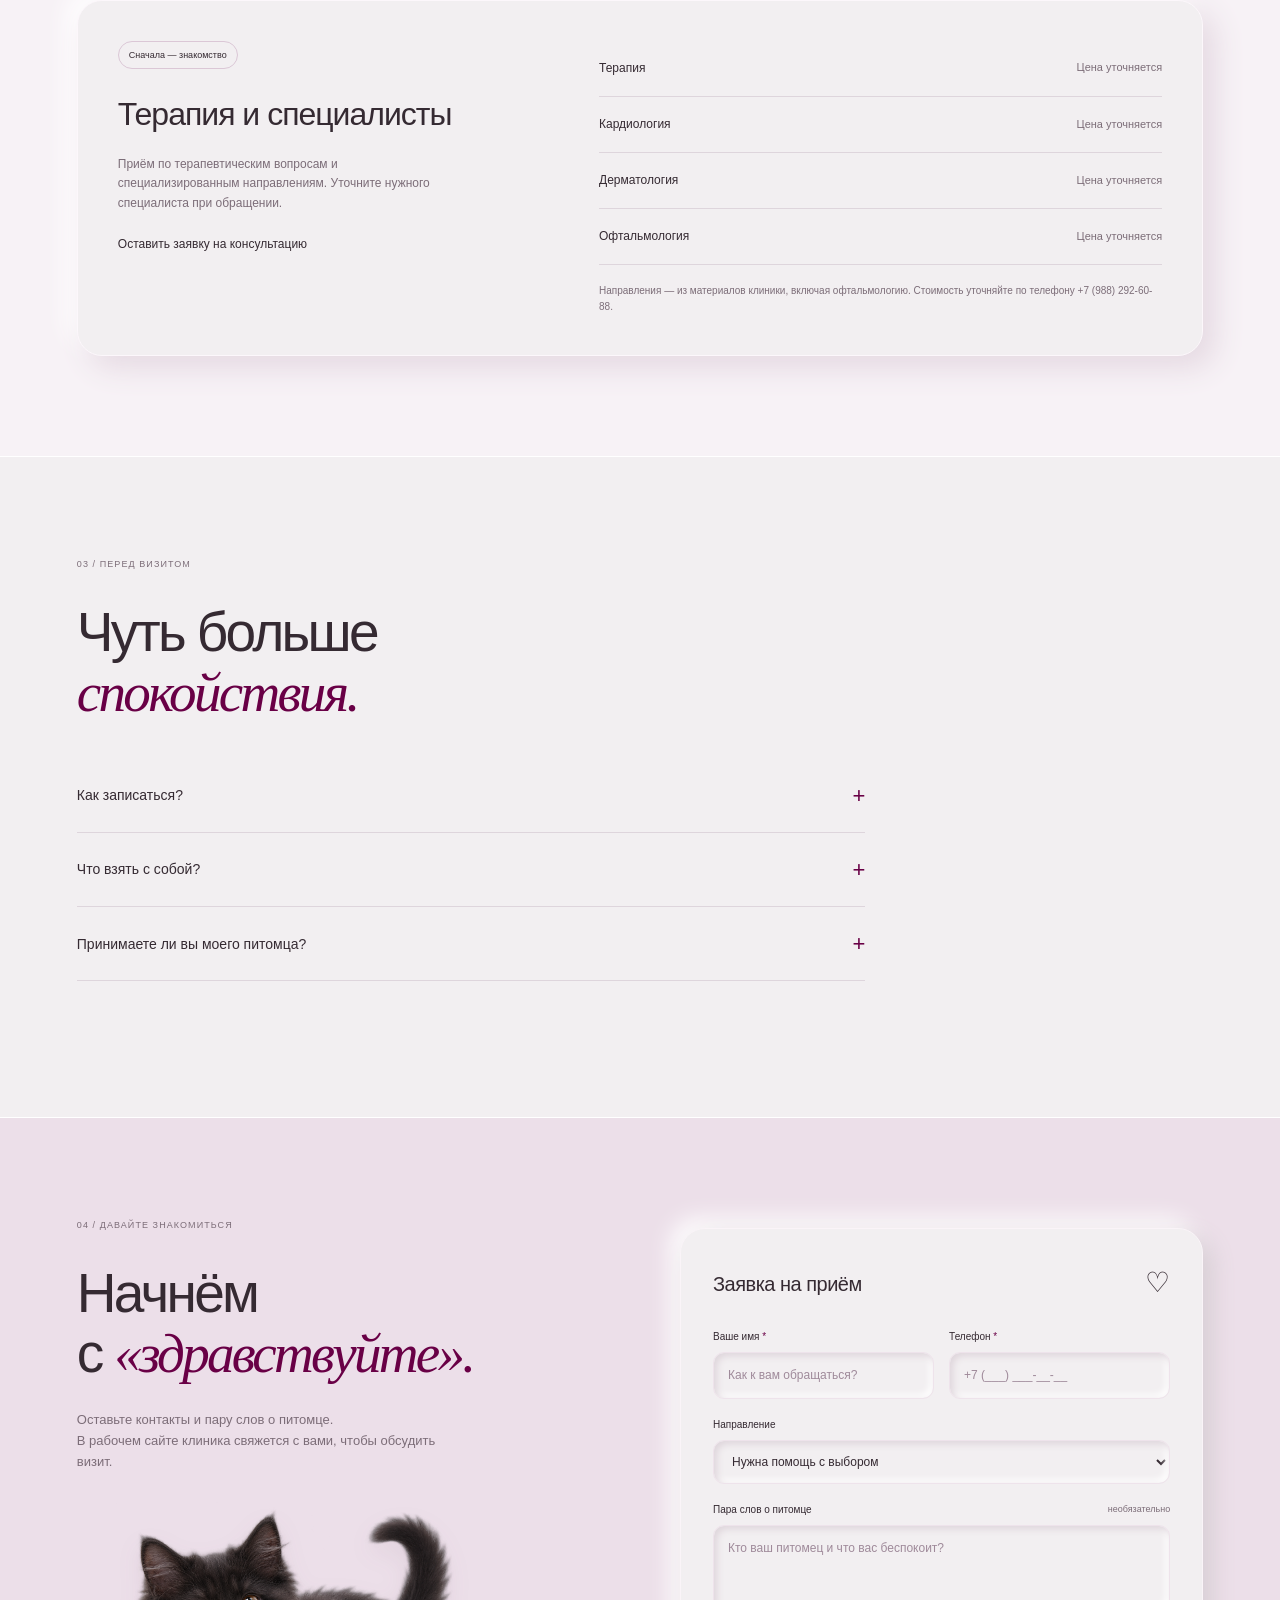
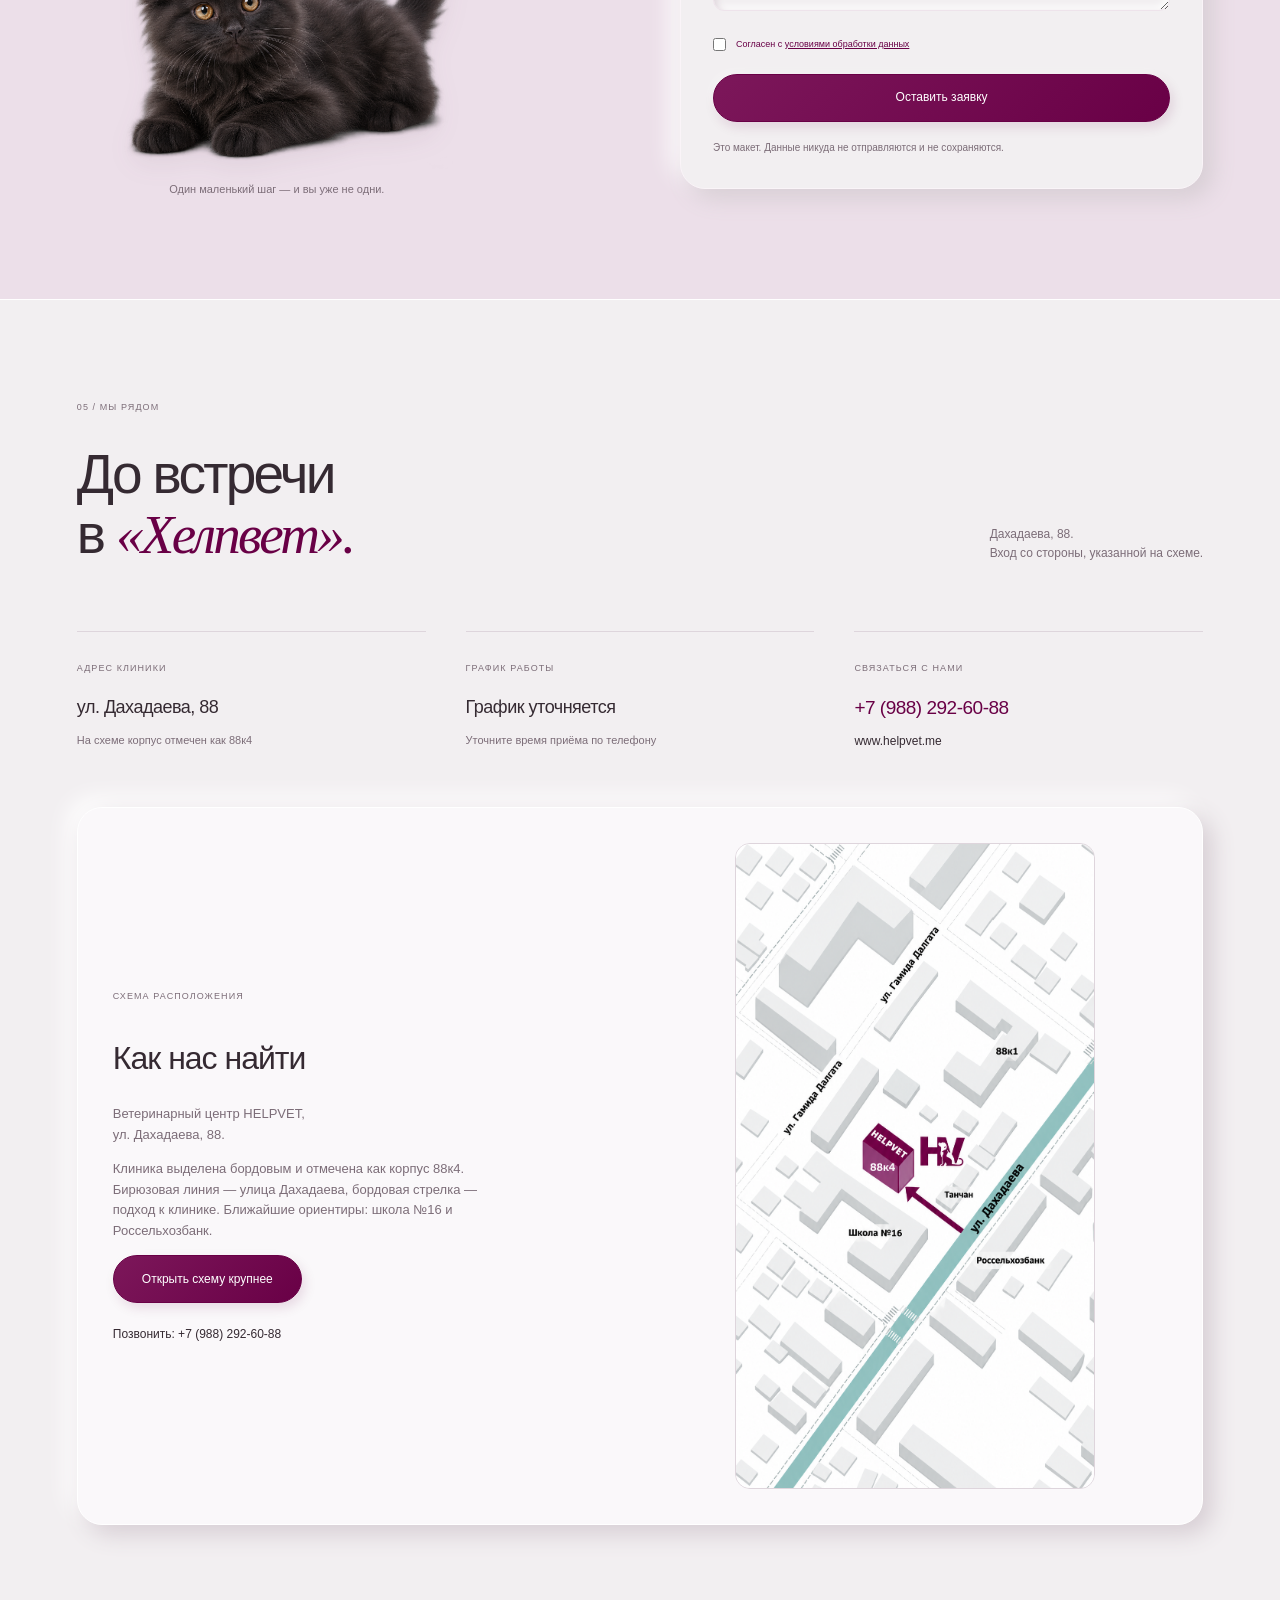
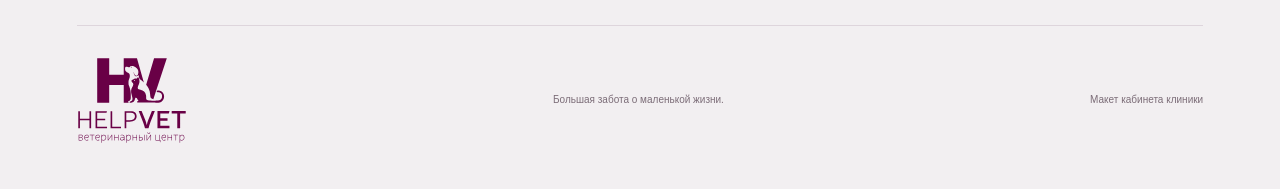
==== commit 87c6823c: "Add files via upload" ====
--- a/index.html
+++ b/index.html
@@ -1,11 +1,11 @@
-<!doctype html><html lang="ru"><head><meta name="robots" content="noindex,nofollow"><meta charset="utf-8"><meta name="viewport" content="width=device-width,initial-scale=1"><meta name="description" content="Хелпвет — ветеринарная клиника. Услуги, стоимость, контакты и заявка на приём."><title>Хелпвет — рядом с теми, кого вы любите</title><link rel="stylesheet" href="style.css"></head><body>
+<!doctype html><html lang="ru"><head><meta name="robots" content="noindex,nofollow"><meta charset="utf-8"><meta name="viewport" content="width=device-width,initial-scale=1"><meta name="description" content="Хелпвет — ветеринарная клиника. Услуги, стоимость, контакты и заявка на приём."><title>Хелпвет — рядом с теми, кого вы любите</title><link rel="stylesheet" href="style.css?v=mobile-2"></head><body>
 <svg class="defs" aria-hidden="true"><symbol id="paw" viewBox="0 0 40 40"><ellipse cx="12" cy="12" rx="4" ry="5"/><ellipse cx="23" cy="9" rx="4" ry="5"/><ellipse cx="32" cy="17" rx="4" ry="5"/><ellipse cx="7" cy="23" rx="3" ry="4"/><path d="M13 25C17 15 23 17 26 24C29 28 33 31 28 35C24 38 21 34 17 35C9 38 7 31 13 25Z"/></symbol></svg>
 <div class="preview-note">Новый дизайн-макет <span>Фирменные данные клиники добавлены. Цены и график уточняются. Отправка заявки пока не подключена.</span></div>
 <header class="wrap"><a class="brand" href="#home" aria-label="HELPVET — главная"><img class="brand-logo" src="assets/helpvet-logo.svg" alt="HELPVET — ветеринарный центр" width="276" height="220"></a><a class="btn small" href="#request">Записаться </a></header>
 <main id="home"><section class="hero wrap"><div class="hero-copy"><div class="eyebrow"><span class="dot"></span> У каждой жизни — своё большое место в сердце</div><h1><span>Маленькие лапы.</span><span>Большая <em>любовь.</em></span></h1><p>Они делают наш мир добрее.<br>А мы помогаем заботиться об их здоровье.</p><div class="hero-actions"><a class="btn" href="#request">Оставить заявку </a><a class="text-link" href="#prices">Услуги и стоимость</a></div></div><div class="hero-photo"><img src="assets/friendly-pets-brand.png" alt="Приветливые собака, кот, кролик и попугай выглядывают из-за бортика" width="1672" height="941" fetchpriority="high"><div class="photo-label"><svg><use href="#paw"/></svg><span>Разные характеры.<br><strong>Одинаково много любви.</strong></span></div></div><div class="hero-caption"><span>ХЕЛПВЕТ / ЗАБОТА НАЧИНАЕТСЯ СО ЗНАКОМСТВА</span><span>Листайте, мы рядом ↓</span></div></section>
-<nav class="section-nav wrap" aria-label="Разделы сайта"><a href="#about">О клинике</a><a href="#prices">Услуги и цены</a><a href="#contacts">Контакты</a></nav><section class="about wrap section" id="about"><div class="section-kicker">01 / ЗНАКОМСТВО</div><div class="about-grid"><h2>Для них вы —<br><em>целый мир.</em></h2><div><p class="lead">Поэтому так важно, чтобы рядом был тот, кому можно доверить заботу о них.</p><p>«Хелпвет» — ветеринарная клиника для ваших питомцев. Здесь можно узнать о направлениях помощи, уточнить стоимость и оставить заявку на приём.</p><p>Расскажите, что вас беспокоит. Администратор поможет уточнить подходящее направление и согласовать визит.</p></div></div><div class="principles"><div><span class="icon">♡</span><h3>Внимание к питомцу</h3><p>У каждого свой характер и свои привычки.</p></div><div><span class="icon">↔</span><h3>Понятный разговор</h3><p>Ваши наблюдения и вопросы имеют значение.</p></div><div><span class="icon">✳</span><h3>Забота без лишнего</h3><p>Нужная информация и простой способ связаться.</p></div></div></section>
+<nav class="section-nav wrap" aria-label="Разделы сайта"><a href="#about">О клинике</a><a href="#prices">Услуги и цены</a><a href="#contacts">Контакты</a></nav><section class="about wrap section" id="about"><div class="section-kicker">01 / ЗНАКОМСТВО</div><div class="about-grid"><h2>Для них вы —<br><em>целый мир.</em></h2><div><p class="lead">Поэтому так важно, чтобы рядом был тот, кому можно доверить заботу о них.</p><p>«Хелпвет» — ветеринарная клиника для ваших питомцев. Здесь можно узнать о направлениях помощи, уточнить стоимость и оставить заявку на приём.</p><p>Расскажите, что вас беспокоит. Администратор поможет уточнить подходящее направление и согласовать визит.</p></div></div></section>
 <section class="prices section" id="prices"><div class="wrap"><div class="section-kicker">02 / УСЛУГИ И СТОИМОСТЬ</div><div class="section-top"><h2>Помощь начинается<br>с <em>понятного шага.</em></h2><p>Выберите направление.<br>Оставьте заявку — обсудим ваш вопрос.</p></div><div class="service-tabs" role="tablist" aria-label="Направления"><button role="tab" aria-selected="true" aria-controls="price-panel" id="tab-0" data-tab="0">Терапия и специалисты</button><button role="tab" aria-selected="false" aria-controls="price-panel" id="tab-1" data-tab="1" tabindex="-1">Диагностика</button><button role="tab" aria-selected="false" aria-controls="price-panel" id="tab-2" data-tab="2" tabindex="-1">Хирургия</button><button role="tab" aria-selected="false" aria-controls="price-panel" id="tab-3" data-tab="3" tabindex="-1">Груминг</button><button role="tab" aria-selected="false" aria-controls="price-panel" id="tab-4" data-tab="4" tabindex="-1">Стационар</button></div><div class="price-card" id="price-panel" role="tabpanel" aria-labelledby="tab-0"><div class="price-intro"><span class="badge">Сначала — знакомство</span><h3 id="service-name">Терапия</h3><p id="service-description"></p><a href="#request" class="text-link" id="service-request">Оставить заявку на консультацию</a></div><div><div class="price-table" id="price-table"></div><p class="fine">Направления — из материалов клиники, включая офтальмологию. Стоимость уточняйте по телефону +7 (988) 292-60-88.</p></div></div></div></section>
-<section class="previsit section wrap"><div class="side-cats" aria-hidden="true"><img src="assets/peeking-friends.png" alt="" loading="lazy" width="1024" height="1536"></div><div class="section-kicker">03 / ПЕРЕД ВИЗИТОМ</div><h2>Чуть больше<br><em>спокойствия.</em></h2><div class="faq"><details><summary>Как записаться?<span>+</span></summary><p>Оставьте имя и телефон в форме ниже. После подключения отправки администратор сможет получить обращение и согласовать с вами время. Заявка не является подтверждённой записью.</p></details><details><summary>Что взять с собой?<span>+</span></summary><p>Возьмите ветеринарный паспорт и предыдущие заключения, если они есть. Подготовку к конкретному визиту заранее уточните у администратора.</p></details><details><summary>Принимаете ли вы моего питомца?<span>+</span></summary><p>Укажите вид питомца и причину обращения в заявке. Возможность приёма кроликов, птиц и других животных нужно уточнить в клинике.</p></details></div></section>
-<section class="request-section section" id="request"><div class="wrap request-grid"><div class="request-copy"><div class="section-kicker">04 / ДАВАЙТЕ ЗНАКОМИТЬСЯ</div><h2>Начнём<br>с <em>«здравствуйте».</em></h2><p>Оставьте контакты и пару слов о питомце.<br>В рабочем сайте клиника свяжется с вами, чтобы обсудить визит.</p><figure class="form-pet"><img src="assets/playful-cat.png" alt="Приветливый чёрный кот с приподнятой лапой" loading="lazy" width="1536" height="1024"><figcaption>Один маленький шаг — и вы уже не одни.</figcaption></figure></div><form class="request-form raised" id="request-form"><div class="form-title"><h3>Заявка на приём</h3><span>♡</span></div><div class="form-grid"><div><label for="name">Ваше имя <span>*</span></label><input id="name" name="name" required maxlength="80" autocomplete="given-name" placeholder="Как к вам обращаться?"></div><div><label for="phone">Телефон <span>*</span></label><input id="phone" name="phone" type="tel" required pattern="[+0-9 ()-]{7,25}" maxlength="25" autocomplete="tel" placeholder="+7 (___) ___-__-__"></div></div><label for="direction">Направление</label><select id="direction"><option>Нужна помощь с выбором</option><option>Терапия</option><option>Кардиология</option><option>Дерматология</option><option>Офтальмология</option><option>УЗИ</option><option>Рентген</option><option>Собственная лаборатория</option><option>Хирургия</option><option>Ортопедия</option><option>Стоматология</option><option>Груминг</option><option>Стационар</option></select><label for="message">Пара слов о питомце <span class="optional">необязательно</span></label><textarea id="message" name="message" rows="3" maxlength="1200" placeholder="Кто ваш питомец и что вас беспокоит?"></textarea><label class="consent"><input type="checkbox" required><span>Согласен с <button type="button" class="inline" id="privacy-open">условиями обработки данных</button></span></label><button class="btn" type="submit">Оставить заявку </button><p class="fine">Это макет. Данные никуда не отправляются и не сохраняются.</p><div id="form-result" class="result" role="status" hidden></div></form></div></section>
+<section class="previsit section wrap"><div class="section-kicker">03 / ПЕРЕД ВИЗИТОМ</div><h2>Чуть больше<br><em>спокойствия.</em></h2><div class="pet-reveal-window" aria-hidden="true"><div class="side-cats"><picture><source media="(max-width:760px)" srcset="assets/mobile-pet-friends.png"><img src="assets/peeking-friends.png" alt="" loading="lazy" width="1024" height="1536"></picture></div></div><div class="faq"><details><summary>Как записаться?<span>+</span></summary><p>Оставьте имя и телефон в форме ниже. После подключения отправки администратор сможет получить обращение и согласовать с вами время. Заявка не является подтверждённой записью.</p></details><details><summary>Что взять с собой?<span>+</span></summary><p>Возьмите ветеринарный паспорт и предыдущие заключения, если они есть. Подготовку к конкретному визиту заранее уточните у администратора.</p></details><details><summary>Принимаете ли вы моего питомца?<span>+</span></summary><p>Укажите вид питомца и причину обращения в заявке. Возможность приёма кроликов, птиц и других животных нужно уточнить в клинике.</p></details></div></section>
+<section class="request-section section" id="request"><div class="wrap request-grid"><div class="request-copy"><div class="section-kicker">04 / ДАВАЙТЕ ЗНАКОМИТЬСЯ</div><h2>Начнём<br>с <em>«здравствуйте».</em></h2><p>Оставьте контакты и пару слов о питомце.<br>В рабочем сайте клиника свяжется с вами, чтобы обсудить визит.</p><figure class="form-pet"><img src="assets/natural-form-kitten.png" alt="Пушистый чёрный котёнок с естественным любопытным взглядом" loading="lazy" width="1536" height="1024"><figcaption>Один маленький шаг — и вы уже не одни.</figcaption></figure></div><form class="request-form raised" id="request-form"><div class="form-title"><h3>Заявка на приём</h3><span>♡</span></div><div class="form-grid"><div><label for="name">Ваше имя <span>*</span></label><input id="name" name="name" required maxlength="80" autocomplete="given-name" placeholder="Как к вам обращаться?"></div><div><label for="phone">Телефон <span>*</span></label><input id="phone" name="phone" type="tel" required pattern="[+0-9 ()-]{7,25}" maxlength="25" autocomplete="tel" placeholder="+7 (___) ___-__-__"></div></div><label for="direction">Направление</label><select id="direction"><option>Нужна помощь с выбором</option><option>Терапия</option><option>Кардиология</option><option>Дерматология</option><option>Офтальмология</option><option>УЗИ</option><option>Рентген</option><option>Собственная лаборатория</option><option>Хирургия</option><option>Ортопедия</option><option>Стоматология</option><option>Груминг</option><option>Стационар</option></select><label for="message">Пара слов о питомце <span class="optional">необязательно</span></label><textarea id="message" name="message" rows="3" maxlength="1200" placeholder="Кто ваш питомец и что вас беспокоит?"></textarea><label class="consent"><input type="checkbox" required><span>Согласен с <button type="button" class="inline" id="privacy-open">условиями обработки данных</button></span></label><button class="btn" type="submit">Оставить заявку </button><p class="fine">Это макет. Данные никуда не отправляются и не сохраняются.</p><div id="form-result" class="result" role="status" hidden></div></form></div></section>
 <section class="contacts section wrap" id="contacts"><div class="section-kicker">05 / МЫ РЯДОМ</div><div class="section-top"><h2>До встречи<br>в <em>«Хелпвет».</em></h2><p>Дахадаева, 88.<br>Вход со стороны, указанной на схеме.</p></div><div class="contact-grid"><div class="contact-item"><span>АДРЕС КЛИНИКИ</span><p>ул. Дахадаева, 88</p><small>На схеме корпус отмечен как 88к4</small></div><div class="contact-item"><span>ГРАФИК РАБОТЫ</span><p>График уточняется</p><small>Уточните время приёма по телефону</small></div><div class="contact-item"><span>СВЯЗАТЬСЯ С НАМИ</span><p><a href="tel:+79882926088">+7 (988) 292-60-88</a></p><a class="text-link" href="https://www.helpvet.me/" target="_blank" rel="noopener">www.helpvet.me</a></div></div><div class="location-section"><div><div class="section-kicker">СХЕМА РАСПОЛОЖЕНИЯ</div><h3>Как нас найти</h3><p>Ветеринарный центр HELPVET,<br>ул. Дахадаева, 88.</p><p>Клиника выделена бордовым и отмечена как корпус 88к4. Бирюзовая линия — улица Дахадаева, бордовая стрелка — подход к клинике. Ближайшие ориентиры: школа №16 и Россельхозбанк.</p><a class="btn" href="assets/clinic-location-clean.png" target="_blank" rel="noopener">Открыть схему крупнее </a><a class="text-link location-phone" href="tel:+79882926088">Позвонить: +7 (988) 292-60-88</a></div><a class="location-image" href="assets/clinic-location-clean.png" target="_blank" rel="noopener" aria-label="Открыть схему расположения клиники"><img src="assets/clinic-location-clean.png" alt="Схема проезда: HELPVET во дворе на Дахадаева, 88, корпус 88к4, рядом со школой №16" width="935" height="1682" loading="lazy"></a></div></section>
-</main><footer class="wrap"><a class="brand" href="#home" aria-label="HELPVET — главная"><img class="brand-logo" src="assets/helpvet-logo.svg" alt="HELPVET — ветеринарный центр" width="276" height="220"></a><span>Большая забота о маленькой жизни.</span><a href="clinic.html">Макет кабинета клиники</a></footer><dialog id="privacy"><button class="dialog-close" aria-label="Закрыть">×</button><h3>Обработка данных</h3><p>В этом локальном макете данные формы не сохраняются и не передаются. Для рабочего сайта здесь появится политика обработки персональных данных с реквизитами клиники.</p><p>Отправка в макете только показывает демонстрационное состояние формы.</p></dialog><script src="app.js"></script></body></html>
+</main><footer class="wrap"><a class="brand" href="#home" aria-label="HELPVET — главная"><img class="brand-logo" src="assets/helpvet-logo.svg" alt="HELPVET — ветеринарный центр" width="276" height="220"></a><span>Большая забота о маленькой жизни.</span><a href="clinic.html">Макет кабинета клиники</a></footer><dialog id="privacy"><button class="dialog-close" aria-label="Закрыть">×</button><h3>Обработка данных</h3><p>В этом локальном макете данные формы не сохраняются и не передаются. Для рабочего сайта здесь появится политика обработки персональных данных с реквизитами клиники.</p><p>Отправка в макете только показывает демонстрационное состояние формы.</p></dialog><script src="app.js?v=mobile-2"></script></body></html>
--- a/style.css
+++ b/style.css
@@ -17,3 +17,6 @@
 
 /* Simplified pill buttons and navigation below the introductory screen. */
 .btn,.btn.small,header>.btn,.hero-actions .btn,.request-form>.btn,.location-section .btn{border-radius:999px;justify-content:center;gap:0;min-height:48px;padding:14px 28px;font-size:12px;line-height:1.4;box-shadow:3px 5px 12px #69004620,-2px -2px 8px #fff7}.btn:hover{transform:translateY(-1px);box-shadow:4px 7px 15px #69004626}.btn:active{transform:translateY(1px);box-shadow:inset 2px 3px 6px #43002f70}header{justify-content:space-between;flex-wrap:nowrap}.section-nav{display:flex;justify-content:center;gap:55px;padding:21px 0;margin-top:0;margin-bottom:0;border-bottom:1px solid var(--line);font-size:12px}.section-nav a{padding:8px 0;color:var(--muted);transition:color .2s}.section-nav a:hover{color:var(--teal)}.hero{padding-top:35px}.hero-caption{margin-top:5px}.about.section{padding-top:75px}.photo-label{background:#f6eff4}.location-image{max-width:360px}.location-image img{background:#fff}@media(max-width:760px){header{padding-top:10px;padding-bottom:12px;gap:18px}header>.btn{min-height:44px;padding:12px 22px;font-size:11px}.hero{padding-top:22px}.hero-actions .btn{min-height:48px;padding:14px 22px;font-size:12px}.section-nav{width:90%;justify-content:space-between;gap:15px;padding:13px 0;font-size:11px;order:initial;margin:0 auto;border-top:0}.section-nav a{padding:10px 0;min-height:40px}.about.section{padding-top:50px}.location-section .btn{font-size:11px;padding:13px 21px}.request-form>.btn{font-size:12px}.location-image{max-width:360px}}@media(max-width:360px){header>.btn{padding:11px 18px;font-size:10px}.hero-actions .btn{padding:13px 18px;font-size:11px}.section-nav{font-size:10px;gap:12px}}
+
+/* Phone cleanup and a dedicated upward pet entrance under the heading. */
+.pet-reveal-window{display:contents}.side-cats picture{display:block}.form-pet img{animation:none}.principles{display:none}@media(max-width:760px){.hero-caption,.section-nav,.photo-label{display:none}.hero{padding-bottom:12px}.about.section{padding-top:38px;padding-bottom:40px}.about>.section-kicker{display:none}.previsit{min-height:0;padding-top:45px;padding-bottom:45px}.previsit>h2{width:100%;margin-bottom:20px;font-size:clamp(32px,8vw,39px)}.previsit>.faq{width:100%;margin-top:18px}.pet-reveal-window{display:block;position:relative;width:100%;max-width:400px;margin:0 auto;height:auto;aspect-ratio:2/1;overflow:hidden;border-bottom:1px solid var(--line);isolation:isolate}.pet-reveal-window .side-cats{display:block;position:absolute;inset:auto 0 0;width:100%;height:100%;margin:0;opacity:0;transform:translateY(103%);transition:transform 1.8s cubic-bezier(.25,.65,.3,1),opacity 1.1s ease;pointer-events:none}.pet-reveal-window .side-cats.is-visible{transform:translateY(0);opacity:1;transition-duration:2.2s,1.4s}.pet-reveal-window picture{display:block;width:100%;height:100%}.pet-reveal-window img{display:block;width:100%;height:100%;max-height:none;object-fit:contain;object-position:center bottom}.form-pet{max-width:260px;margin:18px auto 0}.form-pet figcaption{margin-top:8px}.request-grid{gap:24px}}@media(prefers-reduced-motion:reduce){.pet-reveal-window .side-cats,.pet-reveal-window .side-cats.is-visible{transition:none}}
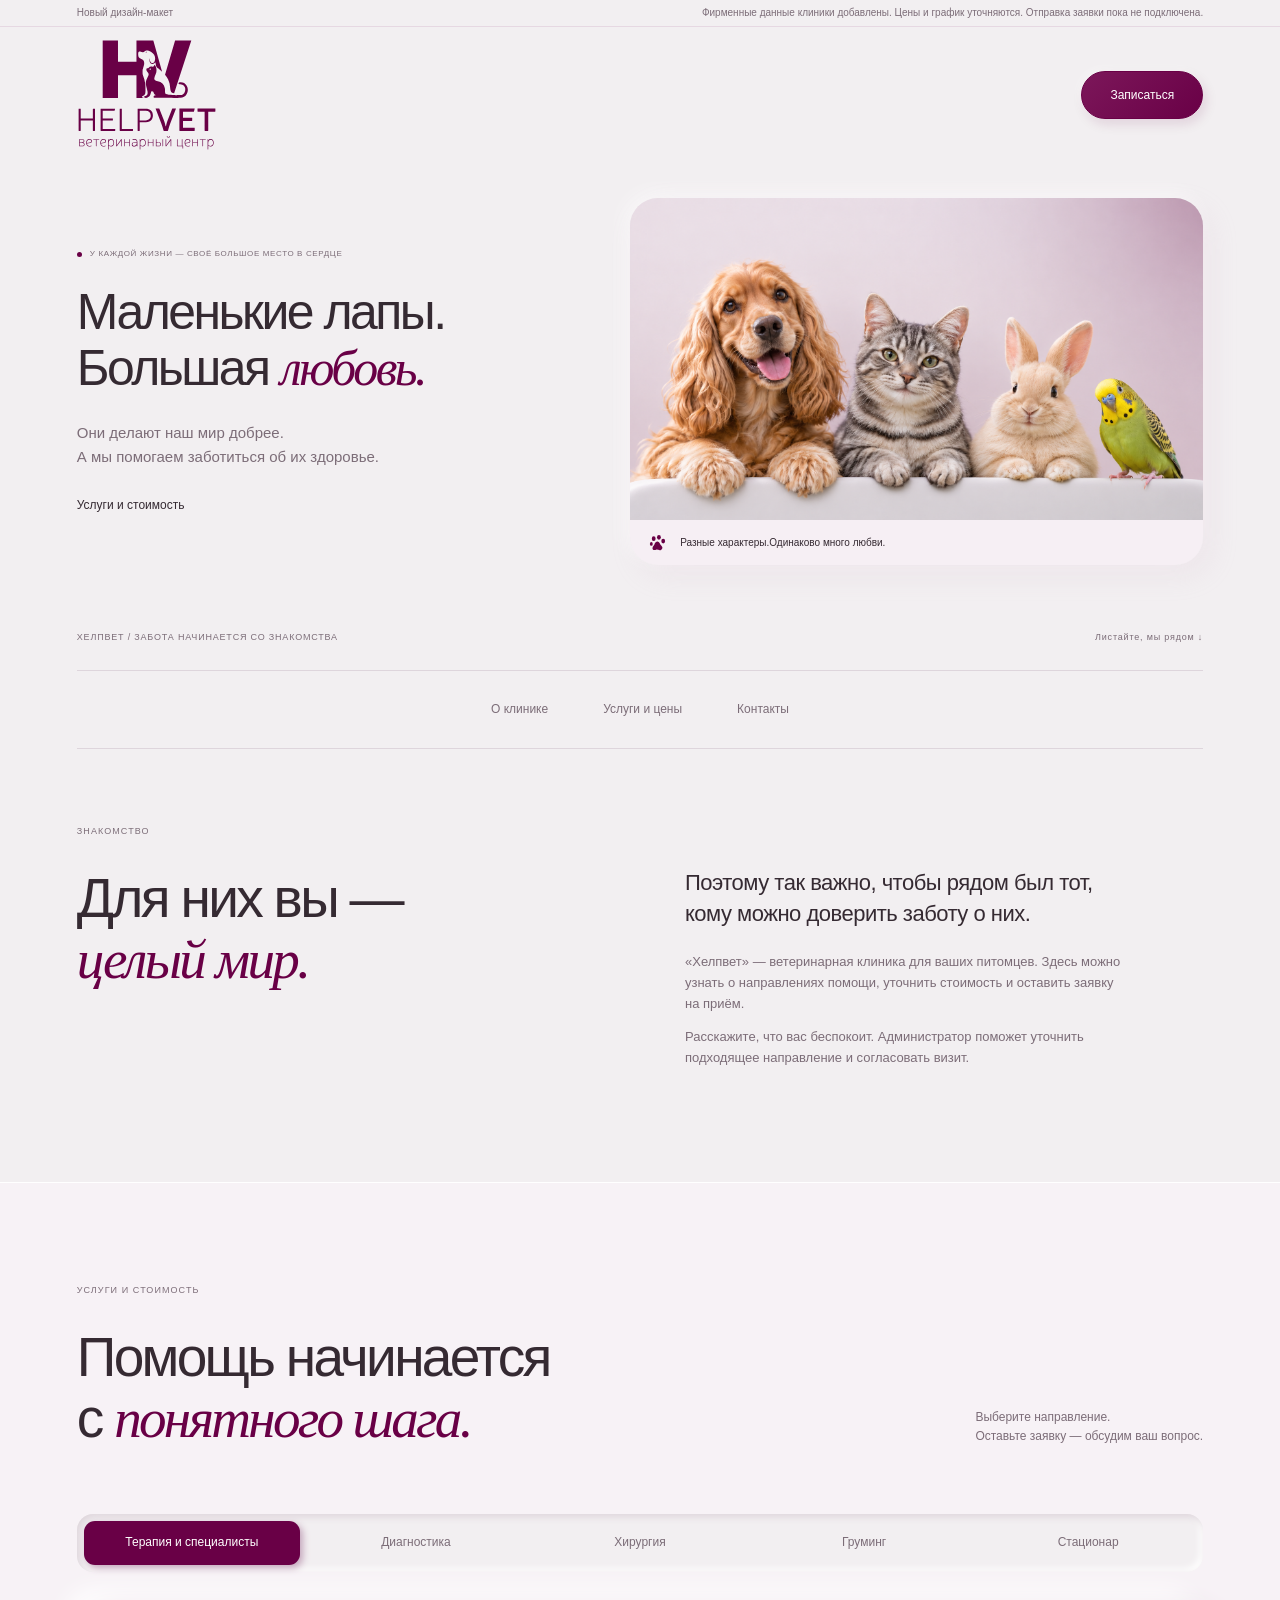
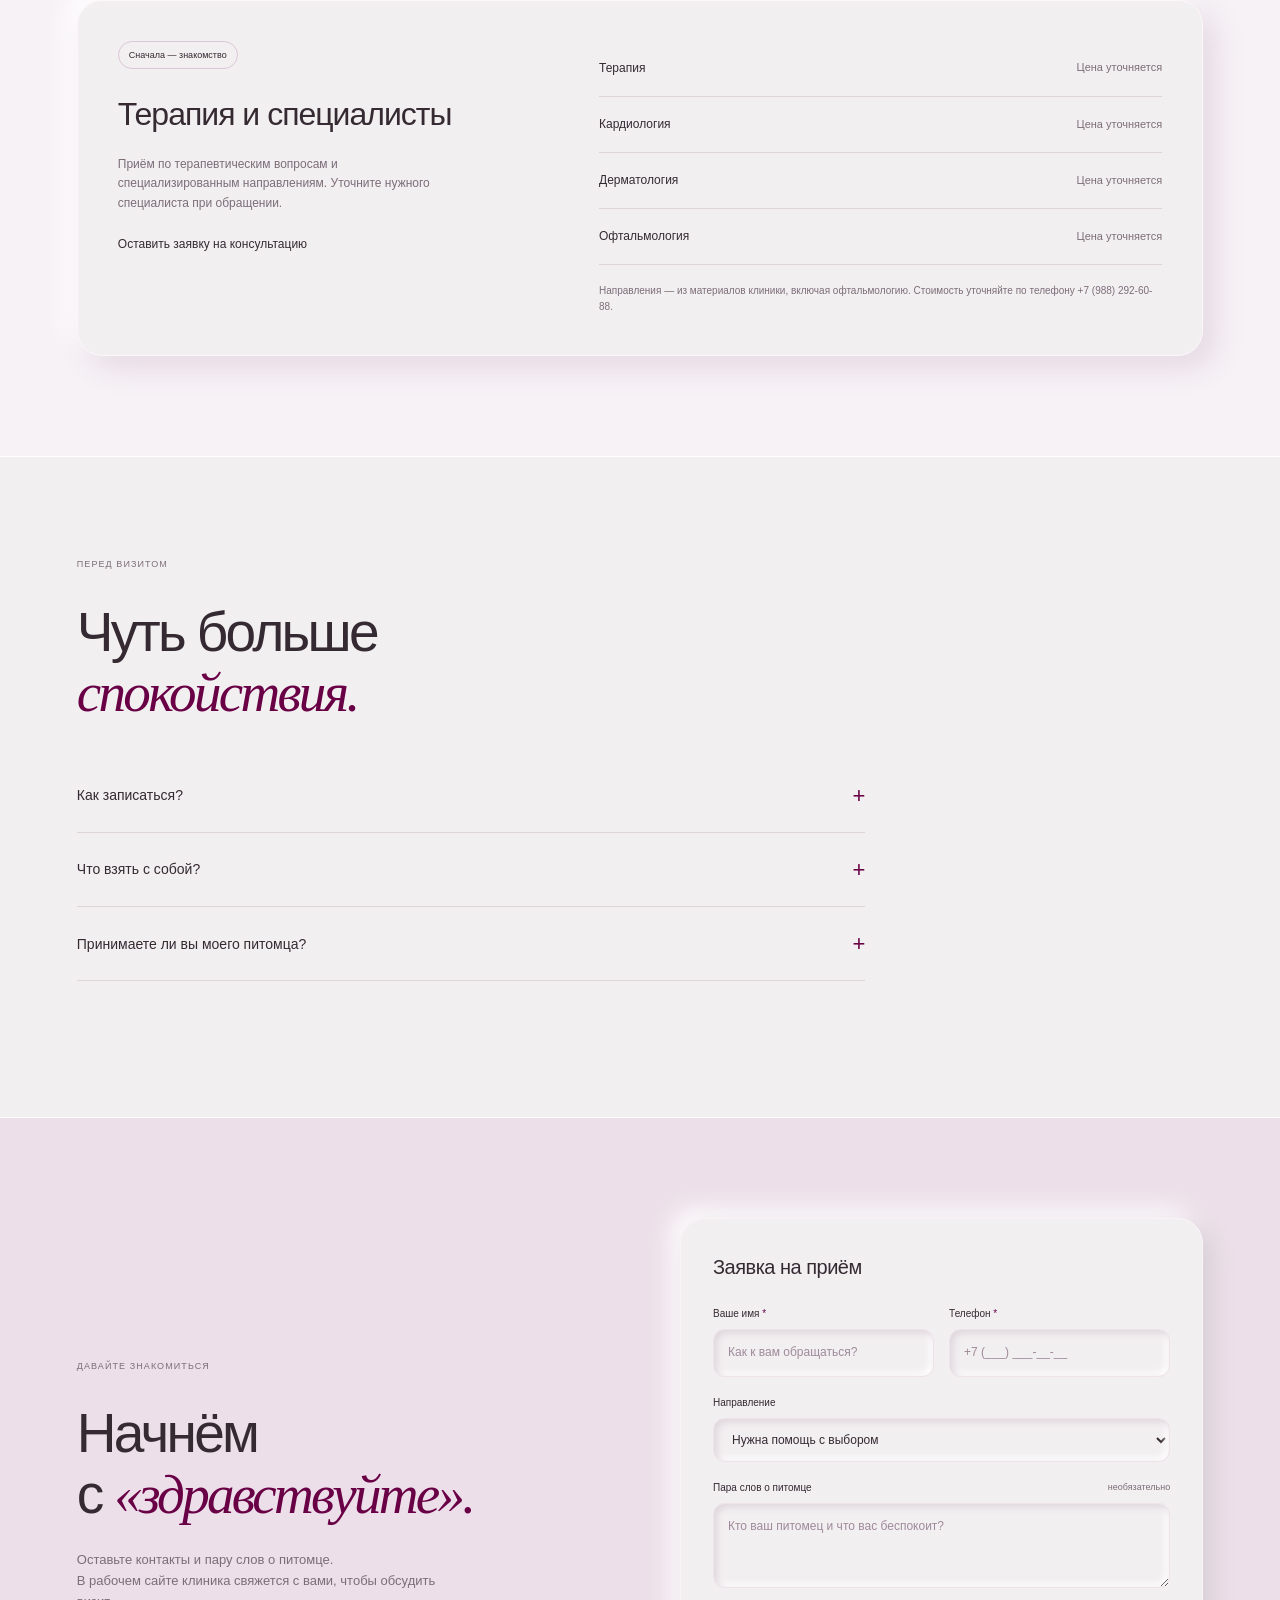
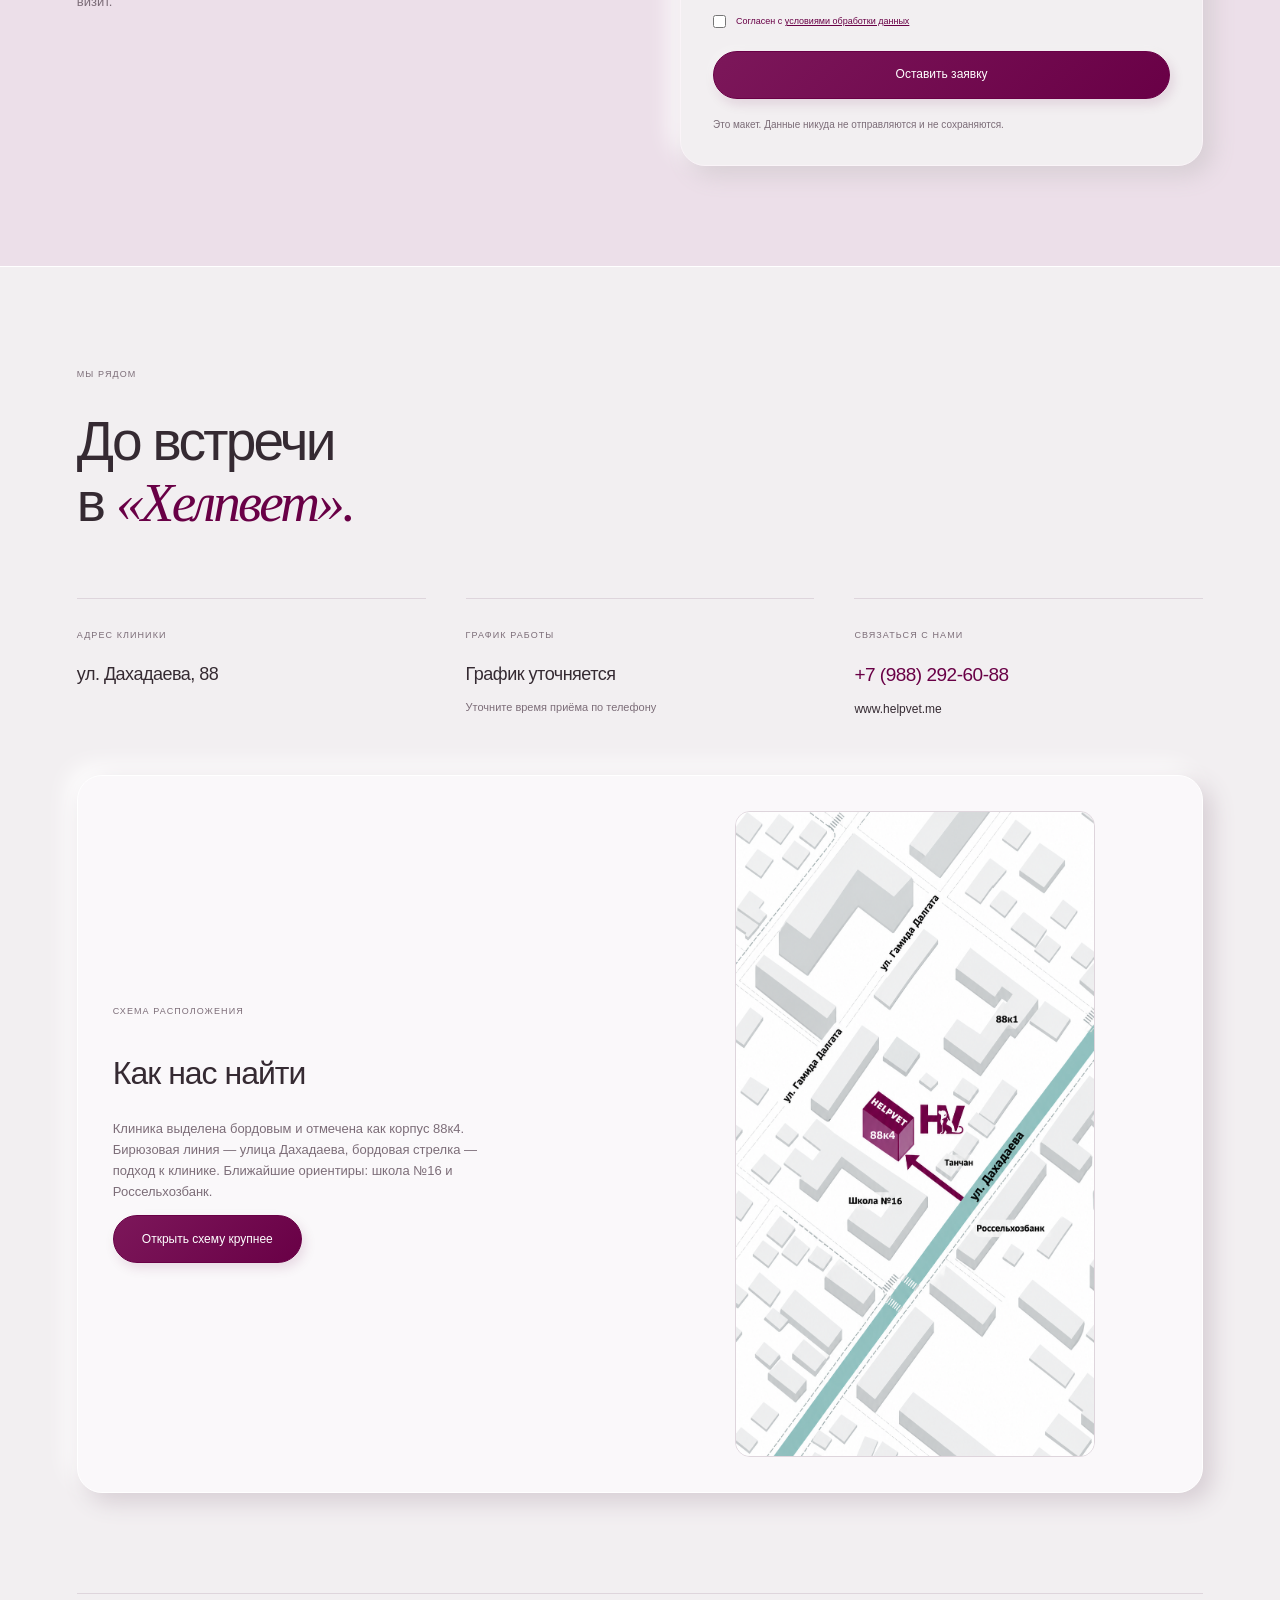
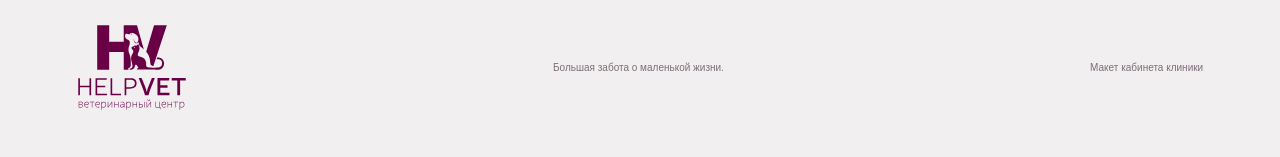
==== commit de7c4e6f: "Add files via upload" ====
--- a/index.html
+++ b/index.html
@@ -1,11 +1,11 @@
-<!doctype html><html lang="ru"><head><meta name="robots" content="noindex,nofollow"><meta charset="utf-8"><meta name="viewport" content="width=device-width,initial-scale=1"><meta name="description" content="Хелпвет — ветеринарная клиника. Услуги, стоимость, контакты и заявка на приём."><title>Хелпвет — рядом с теми, кого вы любите</title><link rel="stylesheet" href="style.css?v=mobile-2"></head><body>
+<!doctype html><html lang="ru"><head><meta name="robots" content="noindex,nofollow"><meta charset="utf-8"><meta name="viewport" content="width=device-width,initial-scale=1"><meta name="description" content="Хелпвет — ветеринарная клиника. Услуги, стоимость, контакты и заявка на приём."><title>Хелпвет — рядом с теми, кого вы любите</title><link rel="stylesheet" href="style.css?v=mobile-3"></head><body>
 <svg class="defs" aria-hidden="true"><symbol id="paw" viewBox="0 0 40 40"><ellipse cx="12" cy="12" rx="4" ry="5"/><ellipse cx="23" cy="9" rx="4" ry="5"/><ellipse cx="32" cy="17" rx="4" ry="5"/><ellipse cx="7" cy="23" rx="3" ry="4"/><path d="M13 25C17 15 23 17 26 24C29 28 33 31 28 35C24 38 21 34 17 35C9 38 7 31 13 25Z"/></symbol></svg>
 <div class="preview-note">Новый дизайн-макет <span>Фирменные данные клиники добавлены. Цены и график уточняются. Отправка заявки пока не подключена.</span></div>
 <header class="wrap"><a class="brand" href="#home" aria-label="HELPVET — главная"><img class="brand-logo" src="assets/helpvet-logo.svg" alt="HELPVET — ветеринарный центр" width="276" height="220"></a><a class="btn small" href="#request">Записаться </a></header>
-<main id="home"><section class="hero wrap"><div class="hero-copy"><div class="eyebrow"><span class="dot"></span> У каждой жизни — своё большое место в сердце</div><h1><span>Маленькие лапы.</span><span>Большая <em>любовь.</em></span></h1><p>Они делают наш мир добрее.<br>А мы помогаем заботиться об их здоровье.</p><div class="hero-actions"><a class="btn" href="#request">Оставить заявку </a><a class="text-link" href="#prices">Услуги и стоимость</a></div></div><div class="hero-photo"><img src="assets/friendly-pets-brand.png" alt="Приветливые собака, кот, кролик и попугай выглядывают из-за бортика" width="1672" height="941" fetchpriority="high"><div class="photo-label"><svg><use href="#paw"/></svg><span>Разные характеры.<br><strong>Одинаково много любви.</strong></span></div></div><div class="hero-caption"><span>ХЕЛПВЕТ / ЗАБОТА НАЧИНАЕТСЯ СО ЗНАКОМСТВА</span><span>Листайте, мы рядом ↓</span></div></section>
-<nav class="section-nav wrap" aria-label="Разделы сайта"><a href="#about">О клинике</a><a href="#prices">Услуги и цены</a><a href="#contacts">Контакты</a></nav><section class="about wrap section" id="about"><div class="section-kicker">01 / ЗНАКОМСТВО</div><div class="about-grid"><h2>Для них вы —<br><em>целый мир.</em></h2><div><p class="lead">Поэтому так важно, чтобы рядом был тот, кому можно доверить заботу о них.</p><p>«Хелпвет» — ветеринарная клиника для ваших питомцев. Здесь можно узнать о направлениях помощи, уточнить стоимость и оставить заявку на приём.</p><p>Расскажите, что вас беспокоит. Администратор поможет уточнить подходящее направление и согласовать визит.</p></div></div></section>
-<section class="prices section" id="prices"><div class="wrap"><div class="section-kicker">02 / УСЛУГИ И СТОИМОСТЬ</div><div class="section-top"><h2>Помощь начинается<br>с <em>понятного шага.</em></h2><p>Выберите направление.<br>Оставьте заявку — обсудим ваш вопрос.</p></div><div class="service-tabs" role="tablist" aria-label="Направления"><button role="tab" aria-selected="true" aria-controls="price-panel" id="tab-0" data-tab="0">Терапия и специалисты</button><button role="tab" aria-selected="false" aria-controls="price-panel" id="tab-1" data-tab="1" tabindex="-1">Диагностика</button><button role="tab" aria-selected="false" aria-controls="price-panel" id="tab-2" data-tab="2" tabindex="-1">Хирургия</button><button role="tab" aria-selected="false" aria-controls="price-panel" id="tab-3" data-tab="3" tabindex="-1">Груминг</button><button role="tab" aria-selected="false" aria-controls="price-panel" id="tab-4" data-tab="4" tabindex="-1">Стационар</button></div><div class="price-card" id="price-panel" role="tabpanel" aria-labelledby="tab-0"><div class="price-intro"><span class="badge">Сначала — знакомство</span><h3 id="service-name">Терапия</h3><p id="service-description"></p><a href="#request" class="text-link" id="service-request">Оставить заявку на консультацию</a></div><div><div class="price-table" id="price-table"></div><p class="fine">Направления — из материалов клиники, включая офтальмологию. Стоимость уточняйте по телефону +7 (988) 292-60-88.</p></div></div></div></section>
-<section class="previsit section wrap"><div class="section-kicker">03 / ПЕРЕД ВИЗИТОМ</div><h2>Чуть больше<br><em>спокойствия.</em></h2><div class="pet-reveal-window" aria-hidden="true"><div class="side-cats"><picture><source media="(max-width:760px)" srcset="assets/mobile-pet-friends.png"><img src="assets/peeking-friends.png" alt="" loading="lazy" width="1024" height="1536"></picture></div></div><div class="faq"><details><summary>Как записаться?<span>+</span></summary><p>Оставьте имя и телефон в форме ниже. После подключения отправки администратор сможет получить обращение и согласовать с вами время. Заявка не является подтверждённой записью.</p></details><details><summary>Что взять с собой?<span>+</span></summary><p>Возьмите ветеринарный паспорт и предыдущие заключения, если они есть. Подготовку к конкретному визиту заранее уточните у администратора.</p></details><details><summary>Принимаете ли вы моего питомца?<span>+</span></summary><p>Укажите вид питомца и причину обращения в заявке. Возможность приёма кроликов, птиц и других животных нужно уточнить в клинике.</p></details></div></section>
-<section class="request-section section" id="request"><div class="wrap request-grid"><div class="request-copy"><div class="section-kicker">04 / ДАВАЙТЕ ЗНАКОМИТЬСЯ</div><h2>Начнём<br>с <em>«здравствуйте».</em></h2><p>Оставьте контакты и пару слов о питомце.<br>В рабочем сайте клиника свяжется с вами, чтобы обсудить визит.</p><figure class="form-pet"><img src="assets/natural-form-kitten.png" alt="Пушистый чёрный котёнок с естественным любопытным взглядом" loading="lazy" width="1536" height="1024"><figcaption>Один маленький шаг — и вы уже не одни.</figcaption></figure></div><form class="request-form raised" id="request-form"><div class="form-title"><h3>Заявка на приём</h3><span>♡</span></div><div class="form-grid"><div><label for="name">Ваше имя <span>*</span></label><input id="name" name="name" required maxlength="80" autocomplete="given-name" placeholder="Как к вам обращаться?"></div><div><label for="phone">Телефон <span>*</span></label><input id="phone" name="phone" type="tel" required pattern="[+0-9 ()-]{7,25}" maxlength="25" autocomplete="tel" placeholder="+7 (___) ___-__-__"></div></div><label for="direction">Направление</label><select id="direction"><option>Нужна помощь с выбором</option><option>Терапия</option><option>Кардиология</option><option>Дерматология</option><option>Офтальмология</option><option>УЗИ</option><option>Рентген</option><option>Собственная лаборатория</option><option>Хирургия</option><option>Ортопедия</option><option>Стоматология</option><option>Груминг</option><option>Стационар</option></select><label for="message">Пара слов о питомце <span class="optional">необязательно</span></label><textarea id="message" name="message" rows="3" maxlength="1200" placeholder="Кто ваш питомец и что вас беспокоит?"></textarea><label class="consent"><input type="checkbox" required><span>Согласен с <button type="button" class="inline" id="privacy-open">условиями обработки данных</button></span></label><button class="btn" type="submit">Оставить заявку </button><p class="fine">Это макет. Данные никуда не отправляются и не сохраняются.</p><div id="form-result" class="result" role="status" hidden></div></form></div></section>
-<section class="contacts section wrap" id="contacts"><div class="section-kicker">05 / МЫ РЯДОМ</div><div class="section-top"><h2>До встречи<br>в <em>«Хелпвет».</em></h2><p>Дахадаева, 88.<br>Вход со стороны, указанной на схеме.</p></div><div class="contact-grid"><div class="contact-item"><span>АДРЕС КЛИНИКИ</span><p>ул. Дахадаева, 88</p><small>На схеме корпус отмечен как 88к4</small></div><div class="contact-item"><span>ГРАФИК РАБОТЫ</span><p>График уточняется</p><small>Уточните время приёма по телефону</small></div><div class="contact-item"><span>СВЯЗАТЬСЯ С НАМИ</span><p><a href="tel:+79882926088">+7 (988) 292-60-88</a></p><a class="text-link" href="https://www.helpvet.me/" target="_blank" rel="noopener">www.helpvet.me</a></div></div><div class="location-section"><div><div class="section-kicker">СХЕМА РАСПОЛОЖЕНИЯ</div><h3>Как нас найти</h3><p>Ветеринарный центр HELPVET,<br>ул. Дахадаева, 88.</p><p>Клиника выделена бордовым и отмечена как корпус 88к4. Бирюзовая линия — улица Дахадаева, бордовая стрелка — подход к клинике. Ближайшие ориентиры: школа №16 и Россельхозбанк.</p><a class="btn" href="assets/clinic-location-clean.png" target="_blank" rel="noopener">Открыть схему крупнее </a><a class="text-link location-phone" href="tel:+79882926088">Позвонить: +7 (988) 292-60-88</a></div><a class="location-image" href="assets/clinic-location-clean.png" target="_blank" rel="noopener" aria-label="Открыть схему расположения клиники"><img src="assets/clinic-location-clean.png" alt="Схема проезда: HELPVET во дворе на Дахадаева, 88, корпус 88к4, рядом со школой №16" width="935" height="1682" loading="lazy"></a></div></section>
-</main><footer class="wrap"><a class="brand" href="#home" aria-label="HELPVET — главная"><img class="brand-logo" src="assets/helpvet-logo.svg" alt="HELPVET — ветеринарный центр" width="276" height="220"></a><span>Большая забота о маленькой жизни.</span><a href="clinic.html">Макет кабинета клиники</a></footer><dialog id="privacy"><button class="dialog-close" aria-label="Закрыть">×</button><h3>Обработка данных</h3><p>В этом локальном макете данные формы не сохраняются и не передаются. Для рабочего сайта здесь появится политика обработки персональных данных с реквизитами клиники.</p><p>Отправка в макете только показывает демонстрационное состояние формы.</p></dialog><script src="app.js?v=mobile-2"></script></body></html>
+<main id="home"><section class="hero wrap"><div class="hero-copy"><div class="eyebrow"><span class="dot"></span> У каждой жизни — своё большое место в сердце</div><h1><span>Маленькие лапы.</span><span>Большая <em>любовь.</em></span></h1><p>Они делают наш мир добрее.<br>А мы помогаем заботиться об их здоровье.</p><div class="hero-actions"><a class="text-link" href="#prices">Услуги и стоимость</a></div></div><div class="hero-photo"><img src="assets/friendly-pets-brand.png" alt="Приветливые собака, кот, кролик и попугай выглядывают из-за бортика" width="1672" height="941" fetchpriority="high"><div class="photo-label"><svg><use href="#paw"/></svg><span>Разные характеры.<br><strong>Одинаково много любви.</strong></span></div></div><div class="hero-caption"><span>ХЕЛПВЕТ / ЗАБОТА НАЧИНАЕТСЯ СО ЗНАКОМСТВА</span><span>Листайте, мы рядом ↓</span></div></section>
+<nav class="section-nav wrap" aria-label="Разделы сайта"><a href="#about">О клинике</a><a href="#prices">Услуги и цены</a><a href="#contacts">Контакты</a></nav><section class="about wrap section" id="about"><div class="section-kicker">ЗНАКОМСТВО</div><div class="about-grid"><h2>Для них вы —<br><em>целый мир.</em></h2><div><p class="lead">Поэтому так важно, чтобы рядом был тот, кому можно доверить заботу о них.</p><p>«Хелпвет» — ветеринарная клиника для ваших питомцев. Здесь можно узнать о направлениях помощи, уточнить стоимость и оставить заявку на приём.</p><p>Расскажите, что вас беспокоит. Администратор поможет уточнить подходящее направление и согласовать визит.</p></div></div></section>
+<section class="prices section" id="prices"><div class="wrap"><div class="section-kicker">УСЛУГИ И СТОИМОСТЬ</div><div class="section-top"><h2>Помощь начинается<br>с <em>понятного шага.</em></h2><p>Выберите направление.<br>Оставьте заявку — обсудим ваш вопрос.</p></div><div class="service-tabs" role="tablist" aria-label="Направления"><button role="tab" aria-selected="true" aria-controls="price-panel" id="tab-0" data-tab="0">Терапия и специалисты</button><button role="tab" aria-selected="false" aria-controls="price-panel" id="tab-1" data-tab="1" tabindex="-1">Диагностика</button><button role="tab" aria-selected="false" aria-controls="price-panel" id="tab-2" data-tab="2" tabindex="-1">Хирургия</button><button role="tab" aria-selected="false" aria-controls="price-panel" id="tab-3" data-tab="3" tabindex="-1">Груминг</button><button role="tab" aria-selected="false" aria-controls="price-panel" id="tab-4" data-tab="4" tabindex="-1">Стационар</button></div><div class="price-card" id="price-panel" role="tabpanel" aria-labelledby="tab-0"><div class="price-intro"><span class="badge">Сначала — знакомство</span><h3 id="service-name">Терапия</h3><p id="service-description"></p><a href="#request" class="text-link" id="service-request">Оставить заявку на консультацию</a></div><div><div class="price-table" id="price-table"></div><p class="fine">Направления — из материалов клиники, включая офтальмологию. Стоимость уточняйте по телефону +7 (988) 292-60-88.</p></div></div></div></section>
+<section class="previsit section wrap"><div class="section-kicker">ПЕРЕД ВИЗИТОМ</div><h2>Чуть больше<br><em>спокойствия.</em></h2><div class="pet-reveal-window" aria-hidden="true"><div class="side-cats"><picture><source media="(max-width:760px)" srcset="assets/mobile-pet-friends.png"><img src="assets/peeking-friends.png" alt="" loading="lazy" width="1024" height="1536"></picture></div></div><div class="faq"><details><summary>Как записаться?<span>+</span></summary><p>Оставьте имя и телефон в форме ниже. После подключения отправки администратор сможет получить обращение и согласовать с вами время. Заявка не является подтверждённой записью.</p></details><details><summary>Что взять с собой?<span>+</span></summary><p>Возьмите ветеринарный паспорт и предыдущие заключения, если они есть. Подготовку к конкретному визиту заранее уточните у администратора.</p></details><details><summary>Принимаете ли вы моего питомца?<span>+</span></summary><p>Укажите вид питомца и причину обращения в заявке. Возможность приёма кроликов, птиц и других животных нужно уточнить в клинике.</p></details></div></section>
+<section class="request-section section" id="request"><div class="wrap request-grid"><div class="request-copy"><div class="section-kicker">ДАВАЙТЕ ЗНАКОМИТЬСЯ</div><h2>Начнём<br>с <em>«здравствуйте».</em></h2><p>Оставьте контакты и пару слов о питомце.<br>В рабочем сайте клиника свяжется с вами, чтобы обсудить визит.</p></div><form class="request-form raised" id="request-form"><div class="form-title"><h3>Заявка на приём</h3></div><div class="form-grid"><div><label for="name">Ваше имя <span>*</span></label><input id="name" name="name" required maxlength="80" autocomplete="given-name" placeholder="Как к вам обращаться?"></div><div><label for="phone">Телефон <span>*</span></label><input id="phone" name="phone" type="tel" required pattern="[+0-9 ()-]{7,25}" maxlength="25" autocomplete="tel" placeholder="+7 (___) ___-__-__"></div></div><label for="direction">Направление</label><select id="direction"><option>Нужна помощь с выбором</option><option>Терапия</option><option>Кардиология</option><option>Дерматология</option><option>Офтальмология</option><option>УЗИ</option><option>Рентген</option><option>Собственная лаборатория</option><option>Хирургия</option><option>Ортопедия</option><option>Стоматология</option><option>Груминг</option><option>Стационар</option></select><label for="message">Пара слов о питомце <span class="optional">необязательно</span></label><textarea id="message" name="message" rows="3" maxlength="1200" placeholder="Кто ваш питомец и что вас беспокоит?"></textarea><label class="consent"><input type="checkbox" required><span>Согласен с <button type="button" class="inline" id="privacy-open">условиями обработки данных</button></span></label><button class="btn" type="submit">Оставить заявку </button><p class="fine">Это макет. Данные никуда не отправляются и не сохраняются.</p><div id="form-result" class="result" role="status" hidden></div></form></div></section>
+<section class="contacts section wrap" id="contacts"><div class="section-kicker">МЫ РЯДОМ</div><div class="section-top"><h2>До встречи<br>в <em>«Хелпвет».</em></h2></div><div class="contact-grid"><div class="contact-item"><span>АДРЕС КЛИНИКИ</span><p>ул. Дахадаева, 88</p></div><div class="contact-item"><span>ГРАФИК РАБОТЫ</span><p>График уточняется</p><small>Уточните время приёма по телефону</small></div><div class="contact-item"><span>СВЯЗАТЬСЯ С НАМИ</span><p><a href="tel:+79882926088">+7 (988) 292-60-88</a></p><a class="text-link" href="https://www.helpvet.me/" target="_blank" rel="noopener">www.helpvet.me</a></div></div><div class="location-section"><div><div class="section-kicker">СХЕМА РАСПОЛОЖЕНИЯ</div><h3>Как нас найти</h3><p>Клиника выделена бордовым и отмечена как корпус 88к4. Бирюзовая линия — улица Дахадаева, бордовая стрелка — подход к клинике. Ближайшие ориентиры: школа №16 и Россельхозбанк.</p><a class="btn" href="assets/clinic-location-clean.png" target="_blank" rel="noopener">Открыть схему крупнее </a></div><a class="location-image" href="assets/clinic-location-clean.png" target="_blank" rel="noopener" aria-label="Открыть схему расположения клиники"><img src="assets/clinic-location-clean.png" alt="Схема проезда: HELPVET во дворе на Дахадаева, 88, корпус 88к4, рядом со школой №16" width="935" height="1682" loading="lazy"></a></div></section>
+</main><footer class="wrap"><a class="brand" href="#home" aria-label="HELPVET — главная"><img class="brand-logo" src="assets/helpvet-logo.svg" alt="HELPVET — ветеринарный центр" width="276" height="220"></a><span>Большая забота о маленькой жизни.</span><a href="clinic.html">Макет кабинета клиники</a></footer><dialog id="privacy"><button class="dialog-close" aria-label="Закрыть">×</button><h3>Обработка данных</h3><p>В этом локальном макете данные формы не сохраняются и не передаются. Для рабочего сайта здесь появится политика обработки персональных данных с реквизитами клиники.</p><p>Отправка в макете только показывает демонстрационное состояние формы.</p></dialog><script src="app.js?v=mobile-3"></script></body></html>
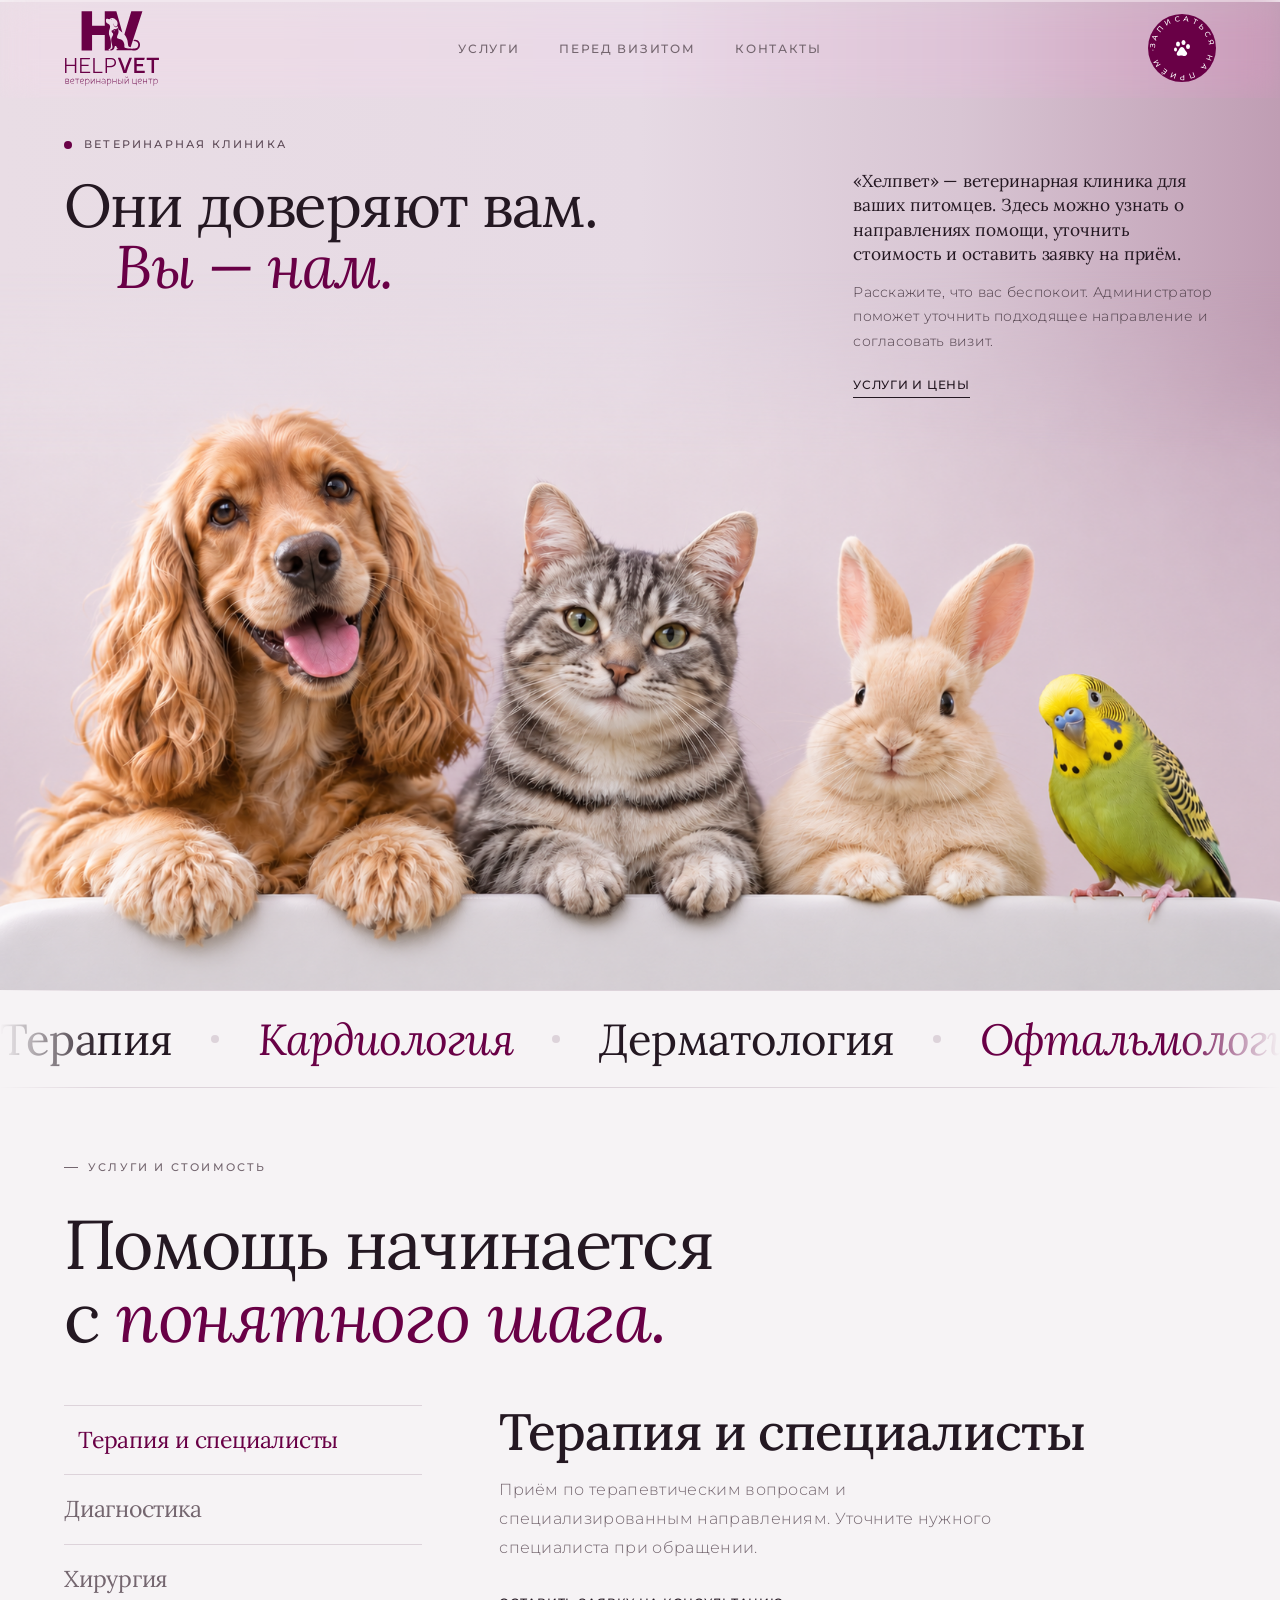
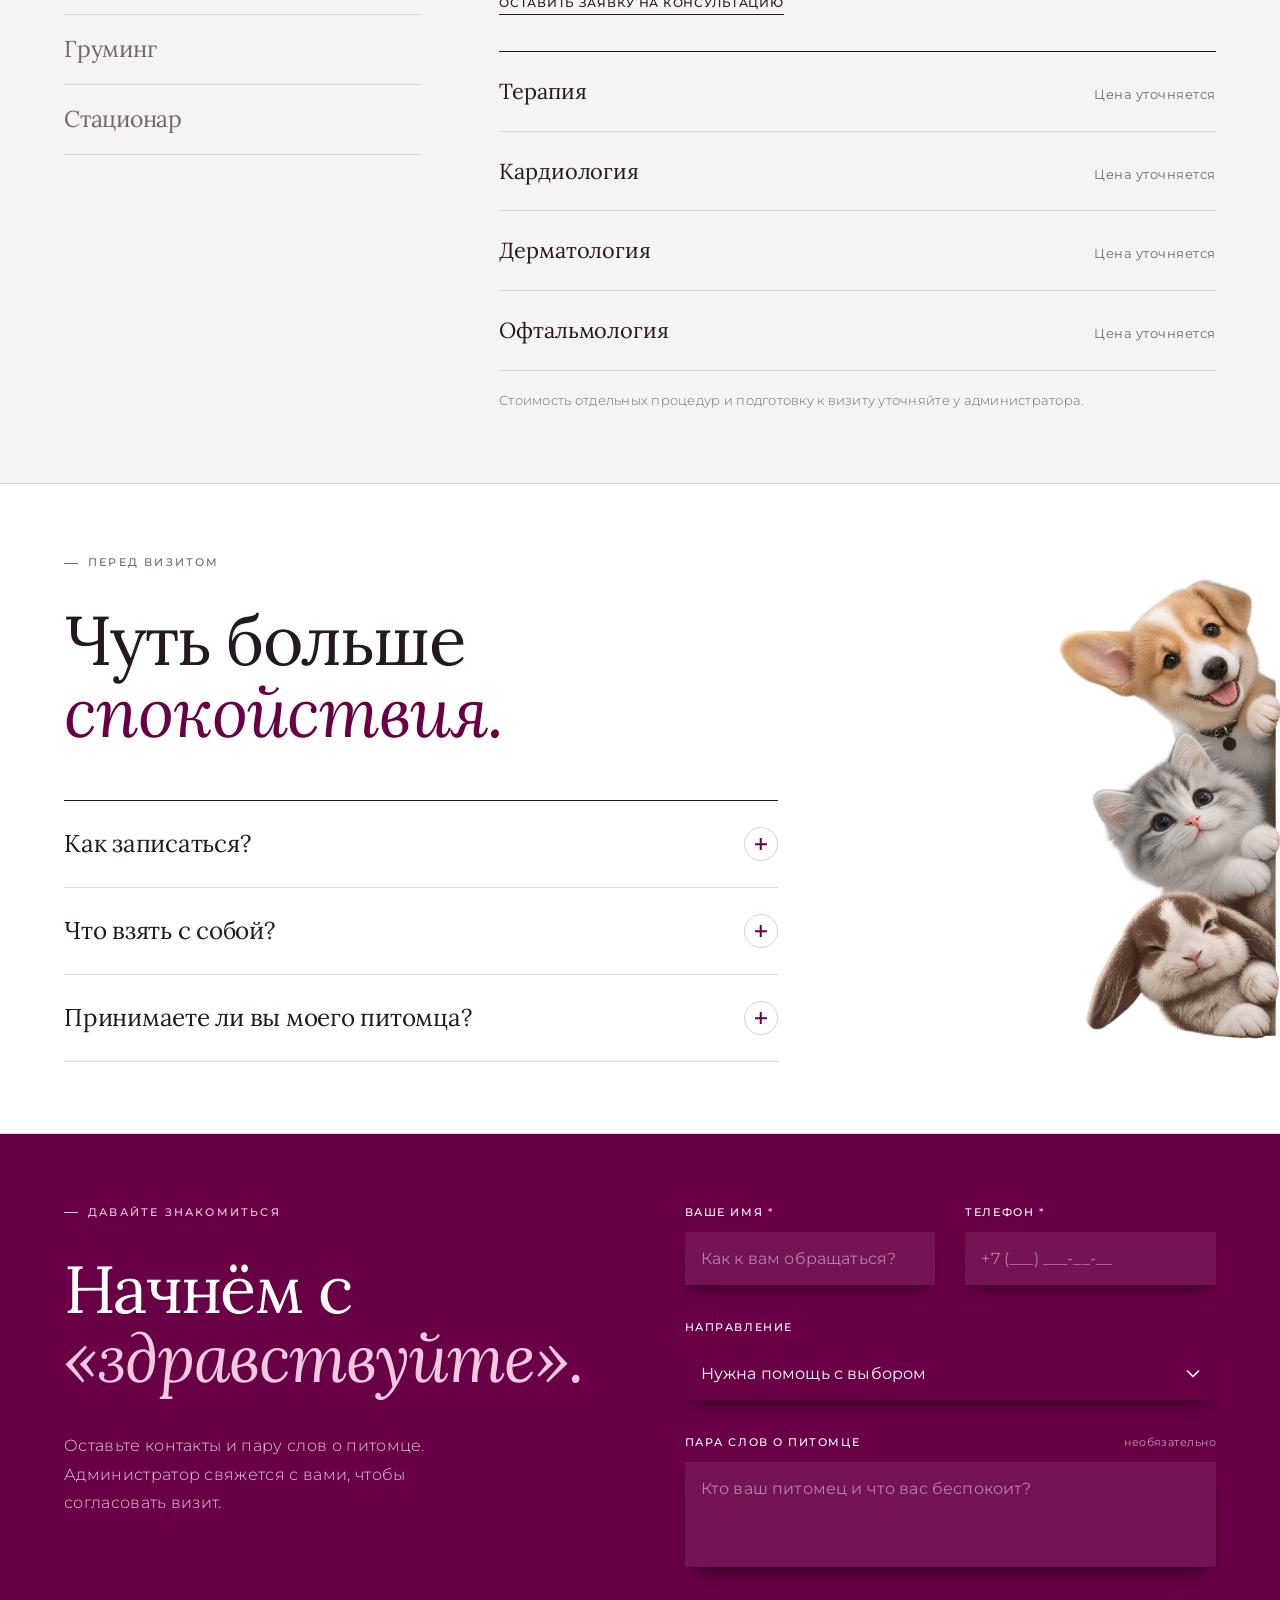
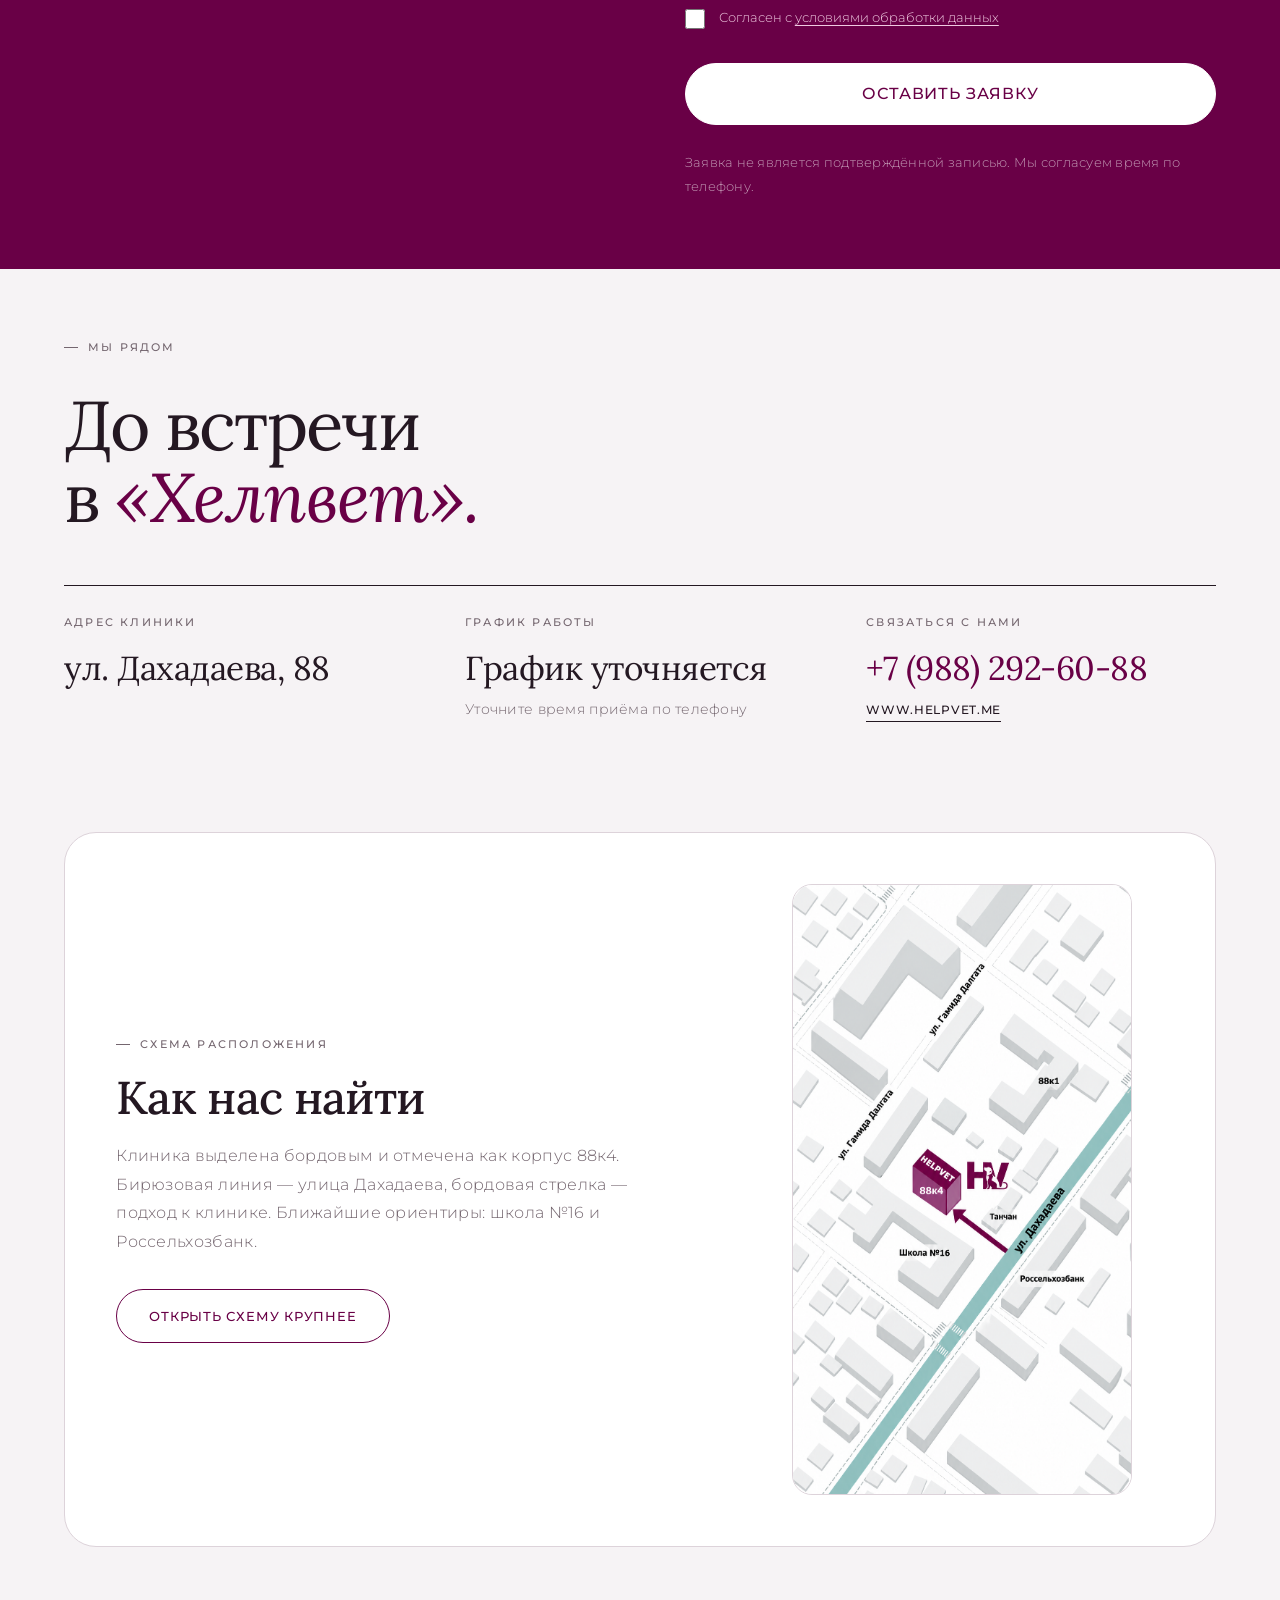
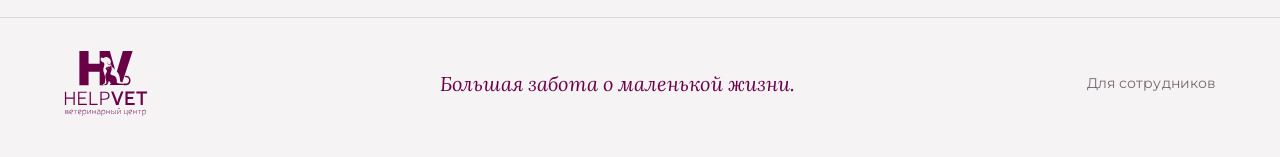
==== commit 632bc435: "Add files via upload" ====
--- a/index.html
+++ b/index.html
@@ -1,11 +1,160 @@
-<!doctype html><html lang="ru"><head><meta name="robots" content="noindex,nofollow"><meta charset="utf-8"><meta name="viewport" content="width=device-width,initial-scale=1"><meta name="description" content="Хелпвет — ветеринарная клиника. Услуги, стоимость, контакты и заявка на приём."><title>Хелпвет — рядом с теми, кого вы любите</title><link rel="stylesheet" href="style.css?v=mobile-3"></head><body>
-<svg class="defs" aria-hidden="true"><symbol id="paw" viewBox="0 0 40 40"><ellipse cx="12" cy="12" rx="4" ry="5"/><ellipse cx="23" cy="9" rx="4" ry="5"/><ellipse cx="32" cy="17" rx="4" ry="5"/><ellipse cx="7" cy="23" rx="3" ry="4"/><path d="M13 25C17 15 23 17 26 24C29 28 33 31 28 35C24 38 21 34 17 35C9 38 7 31 13 25Z"/></symbol></svg>
-<div class="preview-note">Новый дизайн-макет <span>Фирменные данные клиники добавлены. Цены и график уточняются. Отправка заявки пока не подключена.</span></div>
-<header class="wrap"><a class="brand" href="#home" aria-label="HELPVET — главная"><img class="brand-logo" src="assets/helpvet-logo.svg" alt="HELPVET — ветеринарный центр" width="276" height="220"></a><a class="btn small" href="#request">Записаться </a></header>
-<main id="home"><section class="hero wrap"><div class="hero-copy"><div class="eyebrow"><span class="dot"></span> У каждой жизни — своё большое место в сердце</div><h1><span>Маленькие лапы.</span><span>Большая <em>любовь.</em></span></h1><p>Они делают наш мир добрее.<br>А мы помогаем заботиться об их здоровье.</p><div class="hero-actions"><a class="text-link" href="#prices">Услуги и стоимость</a></div></div><div class="hero-photo"><img src="assets/friendly-pets-brand.png" alt="Приветливые собака, кот, кролик и попугай выглядывают из-за бортика" width="1672" height="941" fetchpriority="high"><div class="photo-label"><svg><use href="#paw"/></svg><span>Разные характеры.<br><strong>Одинаково много любви.</strong></span></div></div><div class="hero-caption"><span>ХЕЛПВЕТ / ЗАБОТА НАЧИНАЕТСЯ СО ЗНАКОМСТВА</span><span>Листайте, мы рядом ↓</span></div></section>
-<nav class="section-nav wrap" aria-label="Разделы сайта"><a href="#about">О клинике</a><a href="#prices">Услуги и цены</a><a href="#contacts">Контакты</a></nav><section class="about wrap section" id="about"><div class="section-kicker">ЗНАКОМСТВО</div><div class="about-grid"><h2>Для них вы —<br><em>целый мир.</em></h2><div><p class="lead">Поэтому так важно, чтобы рядом был тот, кому можно доверить заботу о них.</p><p>«Хелпвет» — ветеринарная клиника для ваших питомцев. Здесь можно узнать о направлениях помощи, уточнить стоимость и оставить заявку на приём.</p><p>Расскажите, что вас беспокоит. Администратор поможет уточнить подходящее направление и согласовать визит.</p></div></div></section>
-<section class="prices section" id="prices"><div class="wrap"><div class="section-kicker">УСЛУГИ И СТОИМОСТЬ</div><div class="section-top"><h2>Помощь начинается<br>с <em>понятного шага.</em></h2><p>Выберите направление.<br>Оставьте заявку — обсудим ваш вопрос.</p></div><div class="service-tabs" role="tablist" aria-label="Направления"><button role="tab" aria-selected="true" aria-controls="price-panel" id="tab-0" data-tab="0">Терапия и специалисты</button><button role="tab" aria-selected="false" aria-controls="price-panel" id="tab-1" data-tab="1" tabindex="-1">Диагностика</button><button role="tab" aria-selected="false" aria-controls="price-panel" id="tab-2" data-tab="2" tabindex="-1">Хирургия</button><button role="tab" aria-selected="false" aria-controls="price-panel" id="tab-3" data-tab="3" tabindex="-1">Груминг</button><button role="tab" aria-selected="false" aria-controls="price-panel" id="tab-4" data-tab="4" tabindex="-1">Стационар</button></div><div class="price-card" id="price-panel" role="tabpanel" aria-labelledby="tab-0"><div class="price-intro"><span class="badge">Сначала — знакомство</span><h3 id="service-name">Терапия</h3><p id="service-description"></p><a href="#request" class="text-link" id="service-request">Оставить заявку на консультацию</a></div><div><div class="price-table" id="price-table"></div><p class="fine">Направления — из материалов клиники, включая офтальмологию. Стоимость уточняйте по телефону +7 (988) 292-60-88.</p></div></div></div></section>
-<section class="previsit section wrap"><div class="section-kicker">ПЕРЕД ВИЗИТОМ</div><h2>Чуть больше<br><em>спокойствия.</em></h2><div class="pet-reveal-window" aria-hidden="true"><div class="side-cats"><picture><source media="(max-width:760px)" srcset="assets/mobile-pet-friends.png"><img src="assets/peeking-friends.png" alt="" loading="lazy" width="1024" height="1536"></picture></div></div><div class="faq"><details><summary>Как записаться?<span>+</span></summary><p>Оставьте имя и телефон в форме ниже. После подключения отправки администратор сможет получить обращение и согласовать с вами время. Заявка не является подтверждённой записью.</p></details><details><summary>Что взять с собой?<span>+</span></summary><p>Возьмите ветеринарный паспорт и предыдущие заключения, если они есть. Подготовку к конкретному визиту заранее уточните у администратора.</p></details><details><summary>Принимаете ли вы моего питомца?<span>+</span></summary><p>Укажите вид питомца и причину обращения в заявке. Возможность приёма кроликов, птиц и других животных нужно уточнить в клинике.</p></details></div></section>
-<section class="request-section section" id="request"><div class="wrap request-grid"><div class="request-copy"><div class="section-kicker">ДАВАЙТЕ ЗНАКОМИТЬСЯ</div><h2>Начнём<br>с <em>«здравствуйте».</em></h2><p>Оставьте контакты и пару слов о питомце.<br>В рабочем сайте клиника свяжется с вами, чтобы обсудить визит.</p></div><form class="request-form raised" id="request-form"><div class="form-title"><h3>Заявка на приём</h3></div><div class="form-grid"><div><label for="name">Ваше имя <span>*</span></label><input id="name" name="name" required maxlength="80" autocomplete="given-name" placeholder="Как к вам обращаться?"></div><div><label for="phone">Телефон <span>*</span></label><input id="phone" name="phone" type="tel" required pattern="[+0-9 ()-]{7,25}" maxlength="25" autocomplete="tel" placeholder="+7 (___) ___-__-__"></div></div><label for="direction">Направление</label><select id="direction"><option>Нужна помощь с выбором</option><option>Терапия</option><option>Кардиология</option><option>Дерматология</option><option>Офтальмология</option><option>УЗИ</option><option>Рентген</option><option>Собственная лаборатория</option><option>Хирургия</option><option>Ортопедия</option><option>Стоматология</option><option>Груминг</option><option>Стационар</option></select><label for="message">Пара слов о питомце <span class="optional">необязательно</span></label><textarea id="message" name="message" rows="3" maxlength="1200" placeholder="Кто ваш питомец и что вас беспокоит?"></textarea><label class="consent"><input type="checkbox" required><span>Согласен с <button type="button" class="inline" id="privacy-open">условиями обработки данных</button></span></label><button class="btn" type="submit">Оставить заявку </button><p class="fine">Это макет. Данные никуда не отправляются и не сохраняются.</p><div id="form-result" class="result" role="status" hidden></div></form></div></section>
-<section class="contacts section wrap" id="contacts"><div class="section-kicker">МЫ РЯДОМ</div><div class="section-top"><h2>До встречи<br>в <em>«Хелпвет».</em></h2></div><div class="contact-grid"><div class="contact-item"><span>АДРЕС КЛИНИКИ</span><p>ул. Дахадаева, 88</p></div><div class="contact-item"><span>ГРАФИК РАБОТЫ</span><p>График уточняется</p><small>Уточните время приёма по телефону</small></div><div class="contact-item"><span>СВЯЗАТЬСЯ С НАМИ</span><p><a href="tel:+79882926088">+7 (988) 292-60-88</a></p><a class="text-link" href="https://www.helpvet.me/" target="_blank" rel="noopener">www.helpvet.me</a></div></div><div class="location-section"><div><div class="section-kicker">СХЕМА РАСПОЛОЖЕНИЯ</div><h3>Как нас найти</h3><p>Клиника выделена бордовым и отмечена как корпус 88к4. Бирюзовая линия — улица Дахадаева, бордовая стрелка — подход к клинике. Ближайшие ориентиры: школа №16 и Россельхозбанк.</p><a class="btn" href="assets/clinic-location-clean.png" target="_blank" rel="noopener">Открыть схему крупнее </a></div><a class="location-image" href="assets/clinic-location-clean.png" target="_blank" rel="noopener" aria-label="Открыть схему расположения клиники"><img src="assets/clinic-location-clean.png" alt="Схема проезда: HELPVET во дворе на Дахадаева, 88, корпус 88к4, рядом со школой №16" width="935" height="1682" loading="lazy"></a></div></section>
-</main><footer class="wrap"><a class="brand" href="#home" aria-label="HELPVET — главная"><img class="brand-logo" src="assets/helpvet-logo.svg" alt="HELPVET — ветеринарный центр" width="276" height="220"></a><span>Большая забота о маленькой жизни.</span><a href="clinic.html">Макет кабинета клиники</a></footer><dialog id="privacy"><button class="dialog-close" aria-label="Закрыть">×</button><h3>Обработка данных</h3><p>В этом локальном макете данные формы не сохраняются и не передаются. Для рабочего сайта здесь появится политика обработки персональных данных с реквизитами клиники.</p><p>Отправка в макете только показывает демонстрационное состояние формы.</p></dialog><script src="app.js?v=mobile-3"></script></body></html>
+<!doctype html>
+<html lang="ru">
+<head>
+<meta charset="utf-8">
+<meta name="viewport" content="width=device-width,initial-scale=1">
+<meta name="description" content="Хелпвет — ветеринарная клиника. Услуги, стоимость, контакты и заявка на приём.">
+<meta name="theme-color" content="#690046">
+<title>Хелпвет — рядом с теми, кого вы любите</title>
+<link rel="preload" href="fonts/montserrat.woff" as="font" type="font/woff" crossorigin>
+<link rel="stylesheet" href="style.css?v=minimal-5">
+</head>
+<body>
+<svg class="defs" aria-hidden="true" focusable="false"><symbol id="paw" viewBox="0 0 40 40"><ellipse cx="12" cy="12" rx="4" ry="5"/><ellipse cx="23" cy="9" rx="4" ry="5"/><ellipse cx="32" cy="17" rx="4" ry="5"/><ellipse cx="7" cy="23" rx="3" ry="4"/><path d="M13 25C17 15 23 17 26 24C29 28 33 31 28 35C24 38 21 34 17 35C9 38 7 31 13 25Z"/></symbol></svg>
+
+<header class="site-header">
+  <div class="wrap bar">
+    <a class="brand" href="#home" aria-label="HELPVET — главная"><img class="brand-logo" src="assets/helpvet-logo.svg" alt="HELPVET — ветеринарный центр" width="276" height="220"></a>
+    <nav class="main-nav" aria-label="Разделы">
+      <a href="#prices">Услуги</a>
+      <a href="#previsit">Перед визитом</a>
+      <a href="#contacts">Контакты</a>
+    </nav>
+    <a class="badge-spin" href="#request" aria-label="Записаться на приём">
+          <svg viewBox="0 0 120 120" aria-hidden="true" focusable="false">
+            <defs><path id="badge-circle" d="M60,60 m-47,0 a47,47 0 1,1 94,0 a47,47 0 1,1 -94,0"/></defs>
+            <text class="badge-text"><textPath href="#badge-circle" textLength="294" lengthAdjust="spacing">Записаться на приём · </textPath></text>
+          </svg>
+          <svg class="badge-paw" viewBox="0 0 40 40" aria-hidden="true" focusable="false"><use href="#paw"/></svg>
+        </a>
+  </div>
+</header>
+
+<main id="home">
+  <section class="hero">
+    <div class="wrap hero-inner">
+      <div class="hero-head">
+        <p class="eyebrow"><span class="dot"></span>Ветеринарная клиника</p>
+        <h1>Они доверяют вам.<br><em>Вы — нам.</em></h1>
+      </div>
+      <div class="hero-copy" id="about">
+        <p class="lead">«Хелпвет» — ветеринарная клиника для ваших питомцев. Здесь можно узнать о направлениях помощи, уточнить стоимость и оставить заявку на приём.</p>
+        <p>Расскажите, что вас беспокоит. Администратор поможет уточнить подходящее направление и согласовать визит.</p>
+        <div class="hero-actions"><a class="text-link" href="#prices">Услуги и цены</a></div>
+      </div>
+    </div>
+    <figure class="hero-photo">
+      <img src="assets/friendly-pets-brand.png" alt="Приветливые собака, кот, кролик и попугай выглядывают из-за бортика" width="1672" height="941" fetchpriority="high">
+    </figure>
+  </section>
+
+  <div class="marquee" aria-hidden="true">
+    <div class="marquee-track">
+      <ul><li>Терапия</li><li>Кардиология</li><li>Дерматология</li><li>Офтальмология</li><li>УЗИ</li><li>Рентген</li><li>Лаборатория</li><li>Хирургия</li><li>Ортопедия</li><li>Стоматология</li><li>Груминг</li><li>Стационар</li></ul>
+      <ul><li>Терапия</li><li>Кардиология</li><li>Дерматология</li><li>Офтальмология</li><li>УЗИ</li><li>Рентген</li><li>Лаборатория</li><li>Хирургия</li><li>Ортопедия</li><li>Стоматология</li><li>Груминг</li><li>Стационар</li></ul>
+    </div>
+  </div>
+
+  <section class="prices section" id="prices">
+    <div class="wrap">
+      <div class="section-head">
+        <div class="section-kicker">Услуги и стоимость</div>
+        <h2>Помощь начинается<br>с <em>понятного шага.</em></h2>
+      </div>
+      <div class="price-layout">
+        <div class="service-tabs" role="tablist" aria-label="Направления" aria-orientation="vertical">
+          <button role="tab" aria-selected="true" aria-controls="price-panel" id="tab-0" data-tab="0">Терапия и специалисты</button>
+          <button role="tab" aria-selected="false" aria-controls="price-panel" id="tab-1" data-tab="1" tabindex="-1">Диагностика</button>
+          <button role="tab" aria-selected="false" aria-controls="price-panel" id="tab-2" data-tab="2" tabindex="-1">Хирургия</button>
+          <button role="tab" aria-selected="false" aria-controls="price-panel" id="tab-3" data-tab="3" tabindex="-1">Груминг</button>
+          <button role="tab" aria-selected="false" aria-controls="price-panel" id="tab-4" data-tab="4" tabindex="-1">Стационар</button>
+        </div>
+        <div class="price-card" id="price-panel" role="tabpanel" aria-labelledby="tab-0">
+          <div class="price-intro">
+            <h3 id="service-name">Терапия</h3>
+            <p id="service-description"></p>
+            <a href="#request" class="text-link" id="service-request">Оставить заявку на консультацию</a>
+          </div>
+          <div class="price-list">
+            <div class="price-table" id="price-table"></div>
+            <p class="fine">Стоимость отдельных процедур и подготовку к визиту уточняйте у администратора.</p>
+          </div>
+        </div>
+      </div>
+    </div>
+  </section>
+
+  <section class="previsit section" id="previsit">
+    <div class="wrap previsit-grid">
+      <div class="previsit-copy">
+        <div class="section-kicker">Перед визитом</div>
+        <h2>Чуть больше<br><em>спокойствия.</em></h2>
+        <div class="faq">
+          <details><summary>Как записаться?<span aria-hidden="true"></span></summary><p>Оставьте имя и телефон в форме ниже. Администратор получит обращение и согласует с вами время. Заявка не является подтверждённой записью.</p></details>
+          <details><summary>Что взять с собой?<span aria-hidden="true"></span></summary><p>Возьмите ветеринарный паспорт и предыдущие заключения, если они есть. Подготовку к конкретному визиту заранее уточните у администратора.</p></details>
+          <details><summary>Принимаете ли вы моего питомца?<span aria-hidden="true"></span></summary><p>Укажите вид питомца и причину обращения в заявке. Возможность приёма кроликов, птиц и других животных нужно уточнить в клинике.</p></details>
+        </div>
+      </div>
+      <div class="pet-reveal-window" aria-hidden="true">
+        <div class="side-cats"><picture><source media="(max-width:900px)" srcset="assets/mobile-pet-friends.png"><img src="assets/peeking-friends.png" alt="" loading="lazy" width="1024" height="1536"></picture></div>
+      </div>
+    </div>
+  </section>
+
+  <section class="request-section section" id="request">
+    <div class="wrap request-grid">
+      <div class="request-copy">
+        <div class="section-kicker">Давайте знакомиться</div>
+        <h2>Начнём с<br><em>«здравствуйте».</em></h2>
+        <p>Оставьте контакты и пару слов о питомце. Администратор свяжется с вами, чтобы согласовать визит.</p>
+      </div>
+      <form class="request-form" id="request-form">
+        <div class="spam-trap" aria-hidden="true"><label for="website">Не заполняйте это поле</label><input id="website" name="website" tabindex="-1" autocomplete="off"></div>
+        <div class="form-grid">
+          <div class="field"><label for="name">Ваше имя <span>*</span></label><input id="name" name="name" required maxlength="80" minlength="2" autocomplete="given-name" placeholder="Как к вам обращаться?"></div>
+          <div class="field"><label for="phone">Телефон <span>*</span></label><input id="phone" name="phone" type="tel" required pattern="[+0-9 ()-]{7,25}" maxlength="25" autocomplete="tel" placeholder="+7 (___) ___-__-__"></div>
+        </div>
+        <div class="field"><label for="direction">Направление</label><select id="direction"><option>Нужна помощь с выбором</option><option>Терапия</option><option>Кардиология</option><option>Дерматология</option><option>Офтальмология</option><option>УЗИ</option><option>Рентген</option><option>Собственная лаборатория</option><option>Хирургия</option><option>Ортопедия</option><option>Стоматология</option><option>Груминг</option><option>Стационар</option></select></div>
+        <div class="field"><label for="message">Пара слов о питомце <span class="optional">необязательно</span></label><textarea id="message" name="message" rows="3" maxlength="1200" placeholder="Кто ваш питомец и что вас беспокоит?"></textarea></div>
+        <label class="consent"><input type="checkbox" required><span>Согласен с <button type="button" class="inline" id="privacy-open">условиями обработки данных</button></span></label>
+        <button class="btn light" type="submit">Оставить заявку</button>
+        <p class="fine">Заявка не является подтверждённой записью. Мы согласуем время по телефону.</p>
+        <div id="form-result" class="result" role="status" hidden></div>
+      </form>
+    </div>
+  </section>
+
+  <section class="contacts section wrap" id="contacts">
+    <div class="section-head">
+      <div class="section-kicker">Мы рядом</div>
+      <h2>До встречи<br>в <em>«Хелпвет».</em></h2>
+    </div>
+    <div class="contact-grid">
+      <div class="contact-item"><span>Адрес клиники</span><p>ул. Дахадаева, 88</p></div>
+      <div class="contact-item"><span>График работы</span><p>График уточняется</p><small>Уточните время приёма по телефону</small></div>
+      <div class="contact-item"><span>Связаться с нами</span><p><a href="tel:+79882926088">+7 (988) 292-60-88</a></p><a class="text-link" href="https://www.helpvet.me/" target="_blank" rel="noopener">www.helpvet.me</a></div>
+    </div>
+    <div class="location-section">
+      <div class="location-copy">
+        <div class="section-kicker">Схема расположения</div>
+        <h3>Как нас найти</h3>
+        <p>Клиника выделена бордовым и отмечена как корпус 88к4. Бирюзовая линия — улица Дахадаева, бордовая стрелка — подход к клинике. Ближайшие ориентиры: школа №16 и Россельхозбанк.</p>
+        <a class="btn outline" href="assets/clinic-location-clean.png" target="_blank" rel="noopener">Открыть схему крупнее</a>
+      </div>
+      <a class="location-image" href="assets/clinic-location-clean.png" target="_blank" rel="noopener" aria-label="Открыть схему расположения клиники"><img src="assets/clinic-location-clean.png" alt="Схема проезда: HELPVET во дворе на Дахадаева, 88, корпус 88к4, рядом со школой №16" width="935" height="1682" loading="lazy"></a>
+    </div>
+  </section>
+</main>
+
+<footer class="site-footer">
+  <div class="wrap foot">
+    <a class="brand" href="#home" aria-label="HELPVET — главная"><img class="brand-logo" src="assets/helpvet-logo.svg" alt="HELPVET — ветеринарный центр" width="276" height="220"></a>
+    <span>Большая забота о маленькой жизни.</span>
+    <a href="/admin.html">Для сотрудников</a>
+  </div>
+</footer>
+
+<dialog id="privacy"><button class="dialog-close" aria-label="Закрыть">×</button><h3>Обработка данных</h3><div id="privacy-text">Загружаем политику обработки данных…</div></dialog>
+<script src="app.js?v=minimal-5"></script>
+</body>
+</html>
--- a/style.css
+++ b/style.css
@@ -1,22 +1,342 @@
-:root{--bg:#f1e8ef;--surface:#f9f6f8;--white:#fff;--teal:#602852;--deep:#4e2343;--ink:#492540;--muted:#846a7e;--line:#deccda;--raised:9px 9px 23px #d9c8d5,-9px -9px 23px #fff;--inset:inset 3px 3px 7px #decfda,inset -3px -3px 7px #fff}*{box-sizing:border-box}html{scroll-behavior:smooth;scroll-padding-top:100px}body{margin:0;font-family:Arial,Helvetica,sans-serif;color:var(--ink);background:var(--bg);font-size:15px;line-height:1.6}a{color:inherit;text-decoration:none}button,input,select,textarea{font:inherit}button,a,input,textarea,select{-webkit-tap-highlight-color:transparent}button{cursor:pointer}button:focus-visible,a:focus-visible{outline:2px solid var(--teal);outline-offset:5px}.defs{position:absolute;width:0;height:0}.wrap{width:min(1200px,88%);margin:auto}.preview-note{padding:5px 6%;font-size:10px;color:var(--muted);border-bottom:1px solid #e6d8e2;display:flex;gap:20px;justify-content:space-between}.preview-note>span{text-align:right}header{display:flex;align-items:center;justify-content:space-between;gap:30px;padding:28px 0}.brand{font-size:28px;font-weight:600;letter-spacing:-1.4px;line-height:1;display:flex;align-items:center;gap:9px;position:relative}.brand svg{width:28px;height:28px;fill:var(--teal)}.brand>span{position:absolute;left:38px;top:35px;font-size:8px;font-weight:400;letter-spacing:.1em;white-space:nowrap}nav{display:flex;gap:33px;font-size:12px}nav a:hover,.text-link:hover{color:#8a3d77}.btn{display:inline-flex;align-items:center;justify-content:space-between;gap:35px;padding:15px 20px 15px 25px;background:linear-gradient(135deg,#723863,#5c284f);color:#fff;border:1px solid #603154;border-radius:16px;font-size:12px;font-weight:500;box-shadow:5px 5px 12px #cbb1c4,-4px -4px 10px #fff;transition:transform .25s,box-shadow .25s,background .25s}.btn>span{font-size:20px;line-height:1}.btn:hover{transform:translateY(-2px);background:#512446;box-shadow:7px 9px 16px #c7aec1,-5px -5px 12px #fff}.btn:active{transform:translateY(1px);box-shadow:inset 3px 3px 7px #401635}.btn.small{padding:12px 17px;border-radius:13px;font-size:11px}.hero{padding-top:63px;position:relative}.hero-copy{position:relative;z-index:2}.eyebrow,.section-kicker{font-size:9px;letter-spacing:.12em;text-transform:uppercase;color:var(--muted);font-weight:500}.eyebrow{display:flex;align-items:center;gap:8px}.dot{width:5px;height:5px;border-radius:50%;background:var(--teal)}h1,h2,h3,p{margin-top:0}h1{font-size:clamp(48px,5.8vw,84px);font-weight:400;letter-spacing:-4.5px;line-height:1.05;margin:26px 0}em{font-family:Georgia,'Times New Roman',serif;font-weight:400;color:var(--teal)}.hero-copy>p{font-size:15px;color:var(--muted);line-height:1.6}.hero-actions{display:flex;align-items:center;gap:27px;margin-top:27px}.text-link{font-size:12px}.hero-photo{width:71%;margin:-180px -25px 0 auto;position:relative;border-radius:40px 40px 18px 18px;overflow:hidden;isolation:isolate}.hero-photo>img{display:block;width:100%;height:auto;animation:petReveal 1.2s cubic-bezier(.2,.8,.2,1) both;mask-image:linear-gradient(to bottom,transparent,#000 15%);-webkit-mask-image:linear-gradient(to bottom,transparent,#000 15%)}.photo-label{position:absolute;bottom:25px;right:30px;display:flex;align-items:center;gap:13px;padding:12px 18px;border-radius:15px;background:#f8f4f7d9;backdrop-filter:blur(12px);box-shadow:3px 3px 15px #59324f19;font-size:10px;line-height:1.4}.photo-label svg{width:25px;height:25px;fill:var(--teal)}.photo-label strong{font-weight:500}.hero-caption{padding:30px 0 25px;border-bottom:1px solid var(--line);display:flex;justify-content:space-between;color:var(--muted);font-size:9px;letter-spacing:.09em}.section{padding-top:100px;padding-bottom:100px}.section-kicker{margin-bottom:30px}h2{font-size:clamp(38px,4.3vw,58px);font-weight:400;line-height:1.1;letter-spacing:-2.7px;margin-bottom:25px}.about-grid{display:grid;grid-template-columns:1fr 1fr;gap:90px}.about-grid p{color:var(--muted);font-size:13px;max-width:440px}.about-grid .lead{color:var(--ink);font-size:22px;line-height:1.4;letter-spacing:-.5px}.principles{display:grid;grid-template-columns:repeat(3,1fr);gap:55px;margin-top:55px}.principles>div{border-top:1px solid var(--line);padding-top:20px}.icon{display:grid;place-items:center;width:43px;height:43px;border-radius:13px;box-shadow:var(--raised);font-size:24px;margin-bottom:24px}.principles h3{font-size:15px;font-weight:500;margin-bottom:8px}.principles p{color:var(--muted);font-size:12px;margin-bottom:0}.prices{background:#f7f2f6;border-block:1px solid #fff}.section-top{display:flex;align-items:flex-end;justify-content:space-between;gap:35px;margin-bottom:40px}.section-top>p{font-size:12px;color:var(--muted);margin-bottom:28px}.service-tabs{display:flex;padding:7px;background:var(--bg);box-shadow:var(--inset);border-radius:16px;gap:8px;width:fit-content;margin-bottom:28px}.service-tabs button{border:0;background:none;color:var(--muted);font-size:12px;padding:12px 24px;border-radius:11px;transition:all .25s}.service-tabs button[aria-selected=true]{color:white;background:var(--teal);box-shadow:3px 3px 7px #c4a6bc}.price-card{padding:40px;background:var(--bg);border:1px solid #fcf7fb;border-radius:25px;box-shadow:12px 12px 30px #e5d9e2,-10px -10px 25px #fff;display:grid;grid-template-columns:.85fr 1.15fr;gap:65px}.badge{font-size:9px;border:1px solid #dbc7d6;border-radius:40px;padding:6px 10px;display:inline-block;margin-bottom:20px}.price-intro h3{font-size:32px;font-weight:400;letter-spacing:-1px;margin-bottom:15px}.price-intro p{font-size:12px;color:var(--muted);max-width:330px}.price-intro .text-link{display:inline-block;margin-top:10px}.price-row{display:flex;justify-content:space-between;align-items:center;gap:20px;padding:18px 0;border-bottom:1px solid var(--line);font-size:12px}.price-row>span:last-child{color:var(--muted);font-size:11px;white-space:nowrap}.fine{font-size:10px;color:var(--muted);line-height:1.6;margin:18px 0 0}.previsit{position:relative;overflow:hidden;min-height:460px}.previsit>h2,.previsit>.section-kicker,.faq{position:relative;z-index:2;width:58%}.faq{margin-top:35px}details{border-bottom:1px solid var(--line);padding:19px 0}summary{cursor:pointer;display:flex;justify-content:space-between;align-items:center;font-size:14px;list-style:none}summary::-webkit-details-marker{display:none}summary>span{font-size:22px;color:var(--teal);transition:transform .3s}details[open] summary>span{transform:rotate(45deg)}details p{color:var(--muted);font-size:12px;margin:16px 35px 0 0}.peek-window{position:absolute;right:-175px;top:140px;width:450px;height:300px;overflow:hidden;border-left:2px solid #e3d1de;border-radius:50px 0 0 50px;box-shadow:inset 5px 0 10px #d5c4d1}.peek-window img{height:340px;width:605px;max-width:none;object-fit:cover;object-position:center;transform:translateX(-150px);animation:petFloat 7s ease-in-out infinite}.request-section{background:#ecdfe9;border-block:1px solid #fff}.request-grid{display:grid;grid-template-columns:1fr 1fr;gap:80px;align-items:center}.request-copy>p{font-size:13px;color:var(--muted);max-width:370px}.pet-note{display:flex;align-items:center;gap:17px;margin-top:40px;font-size:12px;color:var(--muted)}.pet-note strong{color:var(--ink);font-weight:500}.mini-pet{width:78px;height:90px;border-radius:22px;overflow:hidden;box-shadow:var(--raised);position:relative}.mini-pet img{position:absolute;width:290px;max-width:none;left:-100px;top:-27px}.raised{background:var(--bg);box-shadow:var(--raised);border:1px solid #faf4f8;border-radius:25px}.request-form{padding:32px}.form-title{display:flex;justify-content:space-between;align-items:center;margin-bottom:23px}.form-title h3{font-weight:500;font-size:20px;letter-spacing:-.5px;margin:0}.form-title>span{font-size:28px}.form-grid{display:grid;grid-template-columns:1fr 1fr;gap:15px}label{display:block;font-size:10px;margin:18px 0 7px;color:var(--ink)}label>span:not(.optional){color:var(--teal)}.form-grid label{margin-top:0}.optional{float:right;color:var(--muted);font-size:9px}input:not([type=checkbox]),textarea,select{width:100%;padding:13px 14px;border:1px solid #eee3eb;background:var(--bg);box-shadow:var(--inset);border-radius:11px;font-size:12px;color:var(--ink);outline:none}input:focus,textarea:focus,select:focus{border-color:#9f7695;box-shadow:var(--inset),0 0 0 2px #a5779922}input::placeholder,textarea::placeholder{color:#9f8a9a}textarea{resize:vertical}.consent{display:flex;gap:10px;align-items:flex-start;font-size:9px;color:var(--muted);line-height:1.5;margin:20px 0}.consent input{accent-color:var(--teal);margin:0;flex-shrink:0}.inline{border:0;background:none;font:inherit;padding:0;text-decoration:underline;color:var(--teal)}.request-form>.btn{width:100%;margin-top:2px}.result{font-size:12px;padding:15px;background:#e6d6e2;border-radius:12px;margin-top:15px}.contact-grid{display:grid;grid-template-columns:repeat(3,1fr);gap:40px}.contact-item{border-top:1px solid var(--line);padding-top:22px}.contact-item>span{font-size:9px;letter-spacing:.12em;color:var(--muted)}.contact-item p{font-size:18px;letter-spacing:-.5px;margin:15px 0 5px}.contact-item small{font-size:11px;color:var(--muted)}footer{padding:30px 0 45px;border-top:1px solid var(--line);display:flex;justify-content:space-between;align-items:center;gap:25px}footer>.brand{font-size:23px}footer>span,footer>a:not(.brand){font-size:10px;color:var(--muted)}dialog{color:var(--ink);background:var(--surface);border:1px solid white;border-radius:22px;padding:35px;max-width:480px;width:90%;box-shadow:0 20px 80px #3e203633}dialog::backdrop{background:#4e244355;backdrop-filter:blur(8px)}dialog p{font-size:13px;color:var(--muted)}.dialog-close{position:absolute;right:15px;top:10px;border:0;background:none;font-size:26px;color:var(--teal)}[hidden]{display:none!important}@keyframes petReveal{from{opacity:0;transform:translateY(30px)}to{opacity:1;transform:translateY(0)}}@keyframes petFloat{0%,100%{translate:0 0}50%{translate:-7px 0}}.reveal{transition:opacity .8s,translate .8s}.reveal.pending{opacity:0;translate:0 25px}@media(min-width:1400px){.hero-photo{margin-top:-220px}.hero h1{font-size:84px}}@media(max-width:1000px){.wrap{width:90%}.hero-photo{width:82%;margin-top:-75px;margin-right:-15px}.hero h1{font-size:65px}.hero-copy{max-width:650px}.hero-actions{margin-bottom:25px}.request-grid{gap:35px}.price-card{gap:35px;padding:30px}.about-grid{gap:45px}.section{padding-block:75px}nav{gap:20px}.btn{gap:20px}}@media(max-width:650px){.preview-note{font-size:8px;padding:6px 5%}.preview-note>span{max-width:240px}header{gap:20px;flex-wrap:wrap;padding:24px 0}.brand{font-size:25px}.brand>span{font-size:7px;top:30px}header nav{order:3;width:100%;justify-content:center;font-size:11px;margin-top:10px;padding:13px 0;border-block:1px solid var(--line)}header>.btn{font-size:10px;padding:11px 14px;gap:17px}.hero{padding-top:28px}.eyebrow{font-size:7px;letter-spacing:.07em}.hero h1{font-size:48px;letter-spacing:-2.8px;margin-block:23px}.hero-copy>p{font-size:13px}.hero-actions{gap:20px}.hero-actions .btn{padding:14px 17px;font-size:11px}.text-link{font-size:10px}.hero-photo{width:110%;margin:12px -5% 0;border-radius:25px;overflow:hidden}.photo-label{right:20px;bottom:12px;font-size:8px;padding:9px 12px}.photo-label svg{width:20px;height:20px}.hero-caption{font-size:7px;letter-spacing:.03em;padding-block:22px;gap:20px}.hero-caption>span:first-child{max-width:200px}.section{padding-block:55px}.section-kicker{font-size:8px;margin-bottom:25px}h2{font-size:39px;letter-spacing:-2px}.about-grid{grid-template-columns:1fr;gap:10px}.about-grid .lead{font-size:20px}.about-grid p{font-size:12px}.principles{grid-template-columns:1fr;gap:22px;margin-top:30px}.principles>div{padding:18px 0 0 60px;position:relative;min-height:72px}.principles .icon{position:absolute;left:0;top:20px;width:38px;height:38px;font-size:22px}.principles h3{font-size:14px}.principles p{font-size:11px}.section-top{display:block;margin-bottom:25px}.section-top>p{font-size:11px}.service-tabs{width:100%;gap:2px;padding:5px}.service-tabs button{flex:1;min-width:0;padding:10px 4px;font-size:9px}.price-card{grid-template-columns:1fr;gap:20px;padding:24px;border-radius:20px}.price-intro h3{font-size:29px}.price-row{font-size:11px;padding:15px 0}.price-row>span:last-child{font-size:10px}.previsit{padding-bottom:80px}.previsit>h2,.previsit>.section-kicker,.faq{width:100%}.peek-window{display:none}.faq{margin-top:20px}summary{font-size:12px}.request-grid{grid-template-columns:1fr;gap:30px}.pet-note{margin-top:25px}.request-copy>p{font-size:12px}.request-form{padding:25px}.form-grid{grid-template-columns:1fr;gap:15px}.form-grid label{margin-top:0}.form-title h3{font-size:20px}.contact-grid{grid-template-columns:1fr;gap:25px}.contact-item p{font-size:17px}footer{flex-wrap:wrap;padding:25px 0;gap:18px}footer>span{font-size:9px}footer>a:last-child{width:100%}}@media(prefers-reduced-motion:reduce){*{animation:none!important;transition:none!important;scroll-behavior:auto!important}.reveal.pending{opacity:1;translate:none}}
-
-/* Dedicated pet assets: common studio lighting, distinct poses and roles. */
-body{overflow-x:clip}.previsit{width:100%;max-width:none;padding-left:max(6%,calc((100% - 1200px)/2));padding-right:max(6%,calc((100% - 1200px)/2));min-height:660px;overflow:hidden}.previsit>h2,.previsit>.section-kicker,.previsit>.faq{width:min(70%,790px)}.side-cats{position:absolute;right:-1px;top:48px;width:clamp(180px,22vw,290px);pointer-events:none;user-select:none;transform:translateX(108%);opacity:0;transition:transform .85s cubic-bezier(.2,.8,.2,1),opacity .5s;will-change:transform;z-index:1}.side-cats img{display:block;width:100%;height:auto;max-height:565px;object-fit:contain;object-position:right top}.side-cats.is-visible{transform:translateX(0);opacity:1}.form-pet{margin:30px 0 0;max-width:400px}.form-pet img{display:block;width:100%;height:auto;object-fit:contain;filter:drop-shadow(0 10px 12px #60335512);animation:kittenSettle 7s ease-in-out infinite}.form-pet figcaption{font-size:11px;color:var(--muted);margin-top:12px;text-align:center}.request-copy{min-width:0}.request-form{position:relative;z-index:2}@keyframes kittenSettle{0%,100%{transform:translateY(0) rotate(-.4deg)}50%{transform:translateY(-4px) rotate(.4deg)}}@media(max-width:1000px){.previsit{min-height:600px}.side-cats{width:220px;top:70px}.previsit>.faq{width:68%}.form-pet{max-width:330px}}@media(max-width:650px){.previsit{min-height:0;padding-bottom:55px}.previsit>.section-kicker{width:100%}.previsit>h2{width:72%;font-size:35px}.previsit>.faq{width:100%;margin-top:170px}.side-cats{display:block;width:100px;top:90px}.side-cats img{max-height:none}.form-pet{max-width:265px;margin:22px auto 0}.form-pet figcaption{font-size:10px}.request-grid{gap:28px}}@media(prefers-reduced-motion:reduce){.side-cats{transition:none;will-change:auto}.form-pet img{animation:none}}
-
-/* First screen: clear columns on wide screens, a complete vertical composition on phones. */
-.hero{display:grid;grid-template-columns:minmax(0,.95fr) minmax(0,1.05fr);gap:35px;align-items:center;padding-top:55px}.hero-copy{max-width:none;min-width:0}.hero h1{font-size:clamp(36px,3.9vw,56px);letter-spacing:-2.5px;line-height:1.12;margin:24px 0}.hero h1>span{display:block;white-space:nowrap}.hero .eyebrow{font-size:8px;letter-spacing:.08em;line-height:1.6;max-width:360px}.hero-photo{width:100%;margin:0;border-radius:28px;align-self:center;overflow:hidden;box-shadow:8px 10px 28px #d1b7ca29,-5px -5px 20px #fff9}.hero-photo>img{mask-image:none;-webkit-mask-image:none;width:100%;height:auto;display:block;object-fit:contain;animation:none}.hero-actions{gap:20px;flex-wrap:wrap;margin-bottom:0}.hero-actions .btn{padding:14px 20px;gap:25px}.photo-label{position:static;border-radius:0;padding:13px 18px;background:#f6eff4;box-shadow:none;backdrop-filter:none;font-size:10px}.photo-label br{display:none}.photo-label svg{width:19px;height:19px}.hero-caption{grid-column:1/-1;width:100%;padding:25px 0;margin-top:10px}.side-cats{width:clamp(170px,19vw,255px)}.previsit>.faq{width:min(70%,790px)}
-@media(max-width:1000px){.hero{gap:25px;padding-top:40px}.hero h1{font-size:clamp(34px,4vw,44px);letter-spacing:-1.9px}.hero-copy>p{font-size:13px}.hero-actions .text-link{font-size:11px}.hero-actions .btn{font-size:11px;padding:13px 16px}.photo-label{font-size:9px}.hero-photo{width:100%;margin:0}.hero-caption{margin:0}}
-@media(max-width:760px){header{flex-wrap:wrap;gap:22px;padding:23px 0 16px}.brand{font-size:25px}.brand>span{top:31px;font-size:7px}header nav{order:3;width:100%;justify-content:center;padding:13px 0;border-block:1px solid var(--line);margin:8px 0 0;gap:30px}header>.btn{padding:12px 15px;font-size:11px;min-height:44px}.hero{display:flex;flex-direction:column;gap:0;padding-top:27px;align-items:stretch}.hero .eyebrow{font-size:8px;max-width:none;letter-spacing:.06em}.hero h1{font-size:clamp(35px,7.5vw,54px);letter-spacing:-2px;line-height:1.13;margin:21px 0 20px}.hero-copy>p{font-size:13px;line-height:1.65;margin-bottom:0}.hero-actions{display:flex;align-items:center;gap:20px;flex-wrap:nowrap;margin:23px 0 26px}.hero-actions .btn{min-height:48px;padding:14px 18px;font-size:12px;gap:25px;flex-shrink:0}.hero-actions .text-link{font-size:11px;line-height:1.4}.hero-photo{width:100%;margin:0;border-radius:22px;box-shadow:6px 8px 20px #d4bece3d}.hero-photo>img{width:100%;height:auto;object-fit:contain}.photo-label{font-size:9px;padding:12px 15px;gap:9px}.photo-label span{line-height:1.5}.hero-caption{padding:24px 0 20px;margin:0;font-size:7px;line-height:1.5}.hero-caption>span:first-child{max-width:190px}.previsit{padding-bottom:55px}.previsit>h2{width:100%;font-size:39px}.previsit>.faq{width:100%;margin-top:175px}.side-cats{width:105px;top:137px}.side-cats img{max-height:215px;object-fit:contain;object-position:right top}.request-grid{gap:27px}.request-copy>p{max-width:none}.form-pet{max-width:230px;margin-top:16px}.form-pet figcaption{font-size:10px}.request-form{padding:24px 20px;border-radius:22px}.request-form input:not([type=checkbox]),.request-form select,.request-form textarea{font-size:16px;min-height:46px}.request-form label{font-size:11px}.request-form .consent{font-size:10px;line-height:1.6;gap:10px;align-items:center}.consent input{width:18px;height:18px}.inline{display:inline;line-height:1.8}.request-form>.btn{min-height:49px;font-size:12px}.service-tabs{width:100%;padding:5px;gap:3px}.service-tabs button{min-height:44px;font-size:10px;padding:9px 4px}.contact-grid{grid-template-columns:1fr;gap:25px}summary{min-height:32px;font-size:13px}.price-row{gap:12px}.preview-note{font-size:8px}.preview-note>span{max-width:225px}}
-@media(max-width:360px){.wrap{width:90%}.hero h1{font-size:33px;letter-spacing:-1.8px}.hero-actions{gap:13px}.hero-actions .btn{padding:13px 14px;gap:16px;font-size:11px}.hero-actions .text-link{font-size:10px}.hero .eyebrow{font-size:7px}.photo-label{font-size:8px}.brand{font-size:23px}header>.btn{font-size:10px;padding:11px 12px;gap:14px}.service-tabs button{font-size:9px}h2{font-size:35px}.request-form{padding:23px 17px}}
-
-/* Slow, soft pet reveal; no bounce or abrupt direction changes. */
-.side-cats{transition:transform 1.8s cubic-bezier(.25,.65,.3,1),opacity 1.1s ease;transform:translateX(106%)}.side-cats.is-visible{transition-duration:2.2s,1.4s;transform:translateX(0)}@media(prefers-reduced-motion:reduce){.side-cats,.side-cats.is-visible{transition:none}}
-
-/* Official HELPVET identity from the supplied brand PDF. */
-:root{--bg:#f2eff1;--surface:#faf8fa;--teal:#690046;--deep:#540039;--ink:#352a32;--muted:#7c6d78;--line:#ded5dc;--raised:9px 9px 23px #d6cdd3,-9px -9px 23px #fff;--inset:inset 3px 3px 7px #ded5db,inset -3px -3px 7px #fff}.btn{background:linear-gradient(135deg,#7c175a,#690046);border-color:#690046}.btn:hover{background:#540039}.btn:active{box-shadow:inset 3px 3px 7px #3b0028}.brand{line-height:0;letter-spacing:normal;display:inline-flex}.brand-logo{display:block;width:140px;height:112px;object-fit:contain}header{padding-top:12px;padding-bottom:12px}footer .brand-logo{width:110px;height:88px}.service-tabs{width:100%;flex-wrap:wrap}.service-tabs button{flex:1;white-space:nowrap;padding:12px 14px}.location-section{margin-top:55px;padding:35px;background:var(--surface);border:1px solid #fff;border-radius:25px;box-shadow:var(--raised);display:grid;grid-template-columns:1fr 1fr;gap:45px;align-items:center}.location-section h3{font-weight:400;font-size:32px;letter-spacing:-1px;margin-bottom:20px}.location-section p{font-size:13px;color:var(--muted);max-width:370px}.location-image{display:block;max-width:330px;justify-self:center;width:100%;border-radius:15px;overflow:hidden;border:1px solid var(--line)}.location-image img{display:block;width:100%;height:auto}.location-phone{display:block;margin-top:22px}.contact-item p a{font-size:19px;color:var(--teal);white-space:nowrap}.request-form input:not([type=checkbox]):focus,.request-form select:focus,.request-form textarea:focus{border-color:#690046;box-shadow:var(--inset),0 0 0 2px #69004618}@media(max-width:760px){.brand-logo{width:105px;height:84px}header{padding-top:10px;gap:10px}header nav{margin-top:0}.service-tabs{gap:5px;justify-content:flex-start}.service-tabs button{flex:1 1 28%;font-size:10px;white-space:normal;line-height:1.3;min-height:44px}.service-tabs button:first-child{flex-basis:44%}.location-section{grid-template-columns:1fr;padding:25px 20px;gap:25px;margin-top:35px}.location-section h3{font-size:28px}.location-section .section-kicker{margin-bottom:20px}.location-image{max-width:360px}.location-section>.location-image{width:100%}.location-section .btn{font-size:11px;gap:20px}.contact-item p a{font-size:18px}footer .brand-logo{width:95px;height:76px}}
-
-/* Simplified pill buttons and navigation below the introductory screen. */
-.btn,.btn.small,header>.btn,.hero-actions .btn,.request-form>.btn,.location-section .btn{border-radius:999px;justify-content:center;gap:0;min-height:48px;padding:14px 28px;font-size:12px;line-height:1.4;box-shadow:3px 5px 12px #69004620,-2px -2px 8px #fff7}.btn:hover{transform:translateY(-1px);box-shadow:4px 7px 15px #69004626}.btn:active{transform:translateY(1px);box-shadow:inset 2px 3px 6px #43002f70}header{justify-content:space-between;flex-wrap:nowrap}.section-nav{display:flex;justify-content:center;gap:55px;padding:21px 0;margin-top:0;margin-bottom:0;border-bottom:1px solid var(--line);font-size:12px}.section-nav a{padding:8px 0;color:var(--muted);transition:color .2s}.section-nav a:hover{color:var(--teal)}.hero{padding-top:35px}.hero-caption{margin-top:5px}.about.section{padding-top:75px}.photo-label{background:#f6eff4}.location-image{max-width:360px}.location-image img{background:#fff}@media(max-width:760px){header{padding-top:10px;padding-bottom:12px;gap:18px}header>.btn{min-height:44px;padding:12px 22px;font-size:11px}.hero{padding-top:22px}.hero-actions .btn{min-height:48px;padding:14px 22px;font-size:12px}.section-nav{width:90%;justify-content:space-between;gap:15px;padding:13px 0;font-size:11px;order:initial;margin:0 auto;border-top:0}.section-nav a{padding:10px 0;min-height:40px}.about.section{padding-top:50px}.location-section .btn{font-size:11px;padding:13px 21px}.request-form>.btn{font-size:12px}.location-image{max-width:360px}}@media(max-width:360px){header>.btn{padding:11px 18px;font-size:10px}.hero-actions .btn{padding:13px 18px;font-size:11px}.section-nav{font-size:10px;gap:12px}}
-
-/* Phone cleanup and a dedicated upward pet entrance under the heading. */
-.pet-reveal-window{display:contents}.side-cats picture{display:block}.form-pet img{animation:none}.principles{display:none}@media(max-width:760px){.hero-caption,.section-nav,.photo-label{display:none}.hero{padding-bottom:12px}.about.section{padding-top:38px;padding-bottom:40px}.about>.section-kicker{display:none}.previsit{min-height:0;padding-top:45px;padding-bottom:45px}.previsit>h2{width:100%;margin-bottom:20px;font-size:clamp(32px,8vw,39px)}.previsit>.faq{width:100%;margin-top:18px}.pet-reveal-window{display:block;position:relative;width:100%;max-width:400px;margin:0 auto;height:auto;aspect-ratio:2/1;overflow:hidden;border-bottom:1px solid var(--line);isolation:isolate}.pet-reveal-window .side-cats{display:block;position:absolute;inset:auto 0 0;width:100%;height:100%;margin:0;opacity:0;transform:translateY(103%);transition:transform 1.8s cubic-bezier(.25,.65,.3,1),opacity 1.1s ease;pointer-events:none}.pet-reveal-window .side-cats.is-visible{transform:translateY(0);opacity:1;transition-duration:2.2s,1.4s}.pet-reveal-window picture{display:block;width:100%;height:100%}.pet-reveal-window img{display:block;width:100%;height:100%;max-height:none;object-fit:contain;object-position:center bottom}.form-pet{max-width:260px;margin:18px auto 0}.form-pet figcaption{margin-top:8px}.request-grid{gap:24px}}@media(prefers-reduced-motion:reduce){.pet-reveal-window .side-cats,.pet-reveal-window .side-cats.is-visible{transition:none}}
+/* HELPVET — minimal identity. Brand plum #690046 + official logo are untouched. */
+@font-face{font-family:"Montserrat";font-style:normal;font-weight:100 900;font-display:swap;src:url(fonts/montserrat.woff) format("woff")}
+@font-face{font-family:"Lora";font-style:normal;font-weight:400 700;font-display:swap;src:url(fonts/lora.woff) format("woff")}
+@font-face{font-family:"Lora";font-style:italic;font-weight:400 700;font-display:swap;src:url(fonts/lora-italic.woff) format("woff")}
+
+:root{
+  --plum:#690046;--plum-deep:#4a0031;--plum-soft:#8a2b69;
+  --paper:#f6f3f5;--white:#fff;--tint:#ece4ea;
+  --ink:#241822;--muted:#74666f;--line:#ddd3da;
+  --sans:"Montserrat","Helvetica Neue",Arial,sans-serif;
+  --serif:"Lora",Georgia,"Times New Roman",serif;
+  --ease:cubic-bezier(.2,.7,.2,1);
+  --gutter:clamp(20px,5vw,64px);
+  /* legacy tokens used by admin pages */
+  --teal:var(--plum);--bg:var(--paper);--surface:var(--white);--deep:var(--plum-deep)
+}
+*{box-sizing:border-box}
+html{scroll-behavior:smooth;scroll-padding-top:96px;-webkit-text-size-adjust:100%}
+body{margin:0;font-family:var(--sans);font-size:17px;line-height:1.6;color:var(--ink);background:var(--paper);overflow-x:clip;overflow-wrap:break-word;-webkit-font-smoothing:antialiased}
+a{color:inherit;text-decoration:none}
+button,input,select,textarea{font:inherit;color:inherit}
+button{cursor:pointer}
+button,a,input,textarea,select{-webkit-tap-highlight-color:transparent}
+:focus-visible{outline:2px solid var(--plum);outline-offset:4px;border-radius:4px}
+img{max-width:100%}
+h1,h2,h3,p{margin-top:0}
+[hidden]{display:none!important}
+::selection{background:var(--plum);color:#fff}
+
+.defs{position:absolute;width:0;height:0}
+.wrap{width:min(1240px,100% - var(--gutter)*2);margin-inline:auto}
+em{font-family:var(--serif);font-style:italic;font-weight:400;color:var(--plum);letter-spacing:-.02em}
+
+/* ——— Buttons & links ——— */
+.btn{display:inline-flex;align-items:center;justify-content:center;gap:12px;min-height:54px;padding:0 32px;border:1px solid var(--plum);border-radius:999px;background:var(--plum);color:#fff;font-size:15px;font-weight:500;letter-spacing:.005em;line-height:1;transition:background .3s var(--ease),color .3s var(--ease),transform .3s var(--ease),border-color .3s}
+.btn:hover{background:var(--plum-deep);border-color:var(--plum-deep);transform:translateY(-2px)}
+.btn:active{transform:translateY(0)}
+.btn:disabled{opacity:.55;cursor:wait;transform:none}
+.btn.small{min-height:46px;padding:0 24px;font-size:14px}
+.btn.outline{background:transparent;color:var(--plum)}
+.btn.outline:hover{background:var(--plum);color:#fff}
+.btn.light{background:#fff;color:var(--plum);border-color:#fff}
+.btn.light:hover{background:var(--tint);border-color:var(--tint)}
+.text-link{position:relative;display:inline-block;font-size:15px;font-weight:500;padding-bottom:3px;background:linear-gradient(currentColor,currentColor) 0 100%/100% 1px no-repeat;transition:background-size .4s var(--ease),color .2s}
+.text-link:hover{background-size:0 1px;background-position:100% 100%;color:var(--plum)}
+.inline{border:0;background:none;padding:0;text-decoration:underline;text-underline-offset:3px;color:inherit}
+
+@keyframes paw-wave{0%,100%{transform:rotate(0)}25%{transform:rotate(-18deg) translateY(-2px)}60%{transform:rotate(14deg) translateY(-2px)}}
+
+/* ——— Header ——— */
+.site-header{position:sticky;top:0;z-index:20;background:rgba(246,243,245,.82);-webkit-backdrop-filter:saturate(1.4) blur(16px);backdrop-filter:saturate(1.4) blur(16px);border-bottom:1px solid transparent;transition:border-color .3s}
+.bar{display:grid;grid-template-columns:1fr auto 1fr;align-items:center;gap:24px;padding:10px 0}
+.bar .badge-spin{justify-self:end}
+.brand{display:inline-flex;line-height:0}
+.brand-logo{display:block;width:96px;height:auto;aspect-ratio:276/220}
+.main-nav{display:flex;gap:40px;font-size:15px}
+.main-nav a{position:relative;color:var(--muted);padding:8px 0;transition:color .2s}
+.main-nav a::after{content:"";position:absolute;left:0;right:0;bottom:2px;height:1px;background:var(--plum);transform:scaleX(0);transform-origin:left;transition:transform .35s var(--ease)}
+.main-nav a:hover{color:var(--ink)}
+.main-nav a:hover::after{transform:scaleX(1)}
+
+/* ——— Hero ——— */
+.hero{padding-top:clamp(28px,4vw,56px);padding-bottom:clamp(56px,8vw,110px)}
+.eyebrow{display:flex;align-items:center;gap:12px;margin:0 0 clamp(18px,2.4vw,32px);font-size:13px;font-weight:500;letter-spacing:.14em;text-transform:uppercase;color:var(--muted)}
+.dot{width:8px;height:8px;border-radius:50%;background:var(--plum);box-shadow:0 0 0 0 #69004655;animation:pulse 2.6s ease-out infinite}
+@keyframes pulse{0%{box-shadow:0 0 0 0 #69004666}70%,100%{box-shadow:0 0 0 12px #69004600}}
+h1{font-size:clamp(46px,8vw,118px);font-weight:500;line-height:.96;letter-spacing:-.055em;margin:0 0 clamp(32px,4vw,56px)}
+h1 em{letter-spacing:-.04em;padding-right:.04em}
+.hero-row{display:grid;grid-template-columns:minmax(0,5fr) minmax(0,7fr);gap:clamp(32px,6vw,88px);align-items:end}
+.hero-copy .lead{color:var(--ink);font-size:clamp(19px,1.7vw,23px);line-height:1.45;letter-spacing:-.012em;margin-bottom:20px}
+.hero-copy p{color:var(--muted);max-width:30em}
+.hero-actions{display:flex;align-items:center;flex-wrap:wrap;gap:20px 32px;margin-top:36px}
+.hero-photo{position:relative;margin:0}
+.hero-photo>img{display:block;width:100%;height:auto;border-radius:0;background:var(--tint)}
+.hero-photo .photo-label{position:absolute;top:7%;right:5%;margin:0;max-width:46%;font-size:clamp(12px,1.5vw,19px);line-height:1.35;color:var(--plum);text-align:right;letter-spacing:-.01em}
+.hero-photo .photo-label strong{display:block;color:var(--plum-deep);font-weight:500}
+.badge-spin{position:relative;width:68px;height:68px;border-radius:50%;background:var(--plum);color:#fff;display:grid;place-items:center;transition:transform .5s var(--ease),background .3s}
+.badge-spin:hover{transform:scale(1.08);background:var(--plum-deep)}
+.badge-spin>svg:first-child{position:absolute;inset:0;width:100%;height:100%;animation:spin 22s linear infinite}
+.badge-text{font-family:var(--sans);font-size:13px;font-weight:500;text-transform:uppercase;fill:#fff}
+.badge-paw{width:20px;height:20px;fill:#fff}
+@keyframes spin{to{transform:rotate(360deg)}}
+
+/* ——— Marquee of directions ——— */
+.marquee{overflow:hidden;border-block:1px solid var(--line);padding:22px 0;-webkit-mask-image:linear-gradient(90deg,transparent,#000 8%,#000 92%,transparent);mask-image:linear-gradient(90deg,transparent,#000 8%,#000 92%,transparent)}
+.marquee-track{display:flex;width:max-content;animation:marquee 48s linear infinite}
+.marquee:hover .marquee-track{animation-play-state:paused}
+.marquee ul{display:flex;flex:none;align-items:center;margin:0;padding:0;list-style:none}
+.marquee li{display:flex;align-items:center;font-size:clamp(26px,3.4vw,46px);font-weight:500;letter-spacing:-.035em;line-height:1.2;white-space:nowrap;color:var(--ink)}
+.marquee li:nth-child(even){font-family:var(--serif);font-style:italic;font-weight:400;color:var(--plum);letter-spacing:-.02em}
+.marquee li::after{content:"";width:8px;height:8px;margin:0 clamp(22px,3vw,44px);border-radius:50%;background:var(--line)}
+@keyframes marquee{to{transform:translateX(-50%)}}
+
+/* ——— Sections ——— */
+.section{padding-block:clamp(72px,10vw,152px)}
+.section-head{margin-bottom:clamp(40px,6vw,80px)}
+.section-kicker{display:flex;align-items:center;gap:10px;margin-bottom:clamp(20px,2.6vw,32px);font-size:13px;font-weight:500;letter-spacing:.14em;text-transform:uppercase;color:var(--muted)}
+.section-kicker::before{content:"";flex:none;width:14px;height:1px;background:currentColor}
+h2{font-size:clamp(38px,6.2vw,88px);font-weight:500;line-height:1;letter-spacing:-.05em;margin:0}
+h2 em{letter-spacing:-.035em}
+
+/* ——— Services ——— */
+.price-layout{display:grid;grid-template-columns:minmax(240px,4fr) minmax(0,8fr);gap:clamp(32px,6vw,96px);align-items:start}
+.service-tabs{display:flex;flex-direction:column;counter-reset:tab;border-top:1px solid var(--line);position:sticky;top:110px}
+.service-tabs button{counter-increment:tab;display:flex;align-items:baseline;gap:18px;width:100%;padding:20px 0;border:0;border-bottom:1px solid var(--line);background:none;text-align:left;font-size:clamp(19px,1.7vw,24px);font-weight:500;letter-spacing:-.025em;line-height:1.25;color:var(--muted);transition:color .3s,padding .4s var(--ease)}
+.service-tabs button::before{content:counter(tab,decimal-leading-zero);font-size:12px;font-weight:500;letter-spacing:.1em;color:var(--line);transition:color .3s;min-width:22px}
+.service-tabs button:hover{color:var(--ink)}
+.service-tabs button[aria-selected=true]{color:var(--plum);padding-left:14px}
+.service-tabs button[aria-selected=true]::before{color:var(--plum)}
+.price-card{display:block}
+.price-intro{padding-bottom:36px}
+.price-intro h3{font-size:clamp(32px,4vw,56px);font-weight:500;letter-spacing:-.045em;line-height:1.05;margin-bottom:18px}
+.price-intro p{max-width:34em;color:var(--muted);margin-bottom:26px}
+.price-table{border-top:1px solid var(--ink)}
+.price-row{display:flex;justify-content:space-between;align-items:baseline;gap:24px;padding:22px 0;border-bottom:1px solid var(--line);font-size:clamp(18px,1.6vw,22px);letter-spacing:-.02em;transition:padding .45s var(--ease),color .3s}
+.price-row>span:first-child{transition:transform .45s var(--ease)}
+.price-row>span:last-child{font-size:15px;letter-spacing:0;color:var(--muted);white-space:nowrap;text-align:right}
+@media(hover:hover){.price-row:hover>span:first-child{transform:translateX(12px);color:var(--plum)}}
+.fine{font-size:13px;line-height:1.6;color:var(--muted);margin:18px 0 0}
+
+/* ——— Before the visit ——— */
+.previsit{background:var(--white);border-block:1px solid var(--line)}
+.previsit-grid{display:grid;grid-template-columns:minmax(0,7fr) minmax(0,5fr);gap:clamp(32px,6vw,96px);align-items:stretch}
+.faq{margin-top:clamp(32px,4vw,56px);border-top:1px solid var(--ink)}
+details{border-bottom:1px solid var(--line)}
+summary{display:flex;justify-content:space-between;align-items:center;gap:24px;padding:26px 0;cursor:pointer;list-style:none;font-size:clamp(19px,1.8vw,26px);font-weight:500;letter-spacing:-.03em;line-height:1.3;transition:color .25s}
+summary::-webkit-details-marker{display:none}
+summary:hover{color:var(--plum)}
+summary>span{position:relative;flex:none;width:34px;height:34px;border:1px solid var(--line);border-radius:50%;transition:background .3s,border-color .3s,transform .5s var(--ease)}
+summary>span::before,summary>span::after{content:"";position:absolute;left:50%;top:50%;width:12px;height:1.5px;background:var(--plum);transform:translate(-50%,-50%);transition:background .3s}
+summary>span::after{transform:translate(-50%,-50%) rotate(90deg)}
+details[open] summary>span{background:var(--plum);border-color:var(--plum);transform:rotate(135deg)}
+details[open] summary>span::before,details[open] summary>span::after{background:#fff}
+details p{max-width:36em;margin:0 56px 28px 0;color:var(--muted)}
+.pet-reveal-window{position:relative;display:flex;align-items:flex-end;justify-content:flex-end;overflow:hidden;min-height:420px}
+.side-cats{width:min(100%,340px);pointer-events:none;user-select:none;opacity:0;transform:translateX(105%);transition:transform 1.8s cubic-bezier(.25,.65,.3,1),opacity 1.1s ease}
+.side-cats.is-visible{opacity:1;transform:none}
+.side-cats picture{display:block}
+.side-cats img{display:block;width:100%;height:auto;max-height:640px;object-fit:contain;object-position:right bottom}
+
+/* ——— Request (inverted) ——— */
+.request-section{background:var(--plum);color:#fff;position:relative;overflow:hidden}
+.request-section em,.request-section .section-kicker{color:#f0c9e1}
+.request-grid{display:grid;grid-template-columns:minmax(0,1fr) minmax(0,1fr);gap:clamp(40px,7vw,112px);align-items:start}.request-copy h2{font-size:clamp(36px,5.2vw,72px)}.request-copy h2 em{white-space:nowrap}
+.request-copy>p{margin-top:clamp(24px,3vw,40px);max-width:24em;font-size:19px;line-height:1.5;color:#ffffffcc}
+.request-form{display:grid;gap:30px}
+.form-grid{display:grid;grid-template-columns:1fr 1fr;gap:30px}
+.field{min-width:0}
+label{display:block;margin:0 0 10px;font-size:12px;font-weight:500;letter-spacing:.1em;text-transform:uppercase}
+label>span:not(.optional){color:#f0c9e1}
+.optional{float:right;letter-spacing:.04em;text-transform:none;font-weight:400;color:#ffffff99}
+input:not([type=checkbox]),textarea,select{width:100%;padding:14px 16px;border:0;border-bottom:1px solid #ffffff66;border-radius:0;background:#ffffff14;box-shadow:0 12px 18px -10px #1c0012cc;font-size:18px;color:#fff;outline:none;transition:border-color .3s,box-shadow .3s;-webkit-appearance:none;appearance:none}
+input:not([type=checkbox]):focus,textarea:focus,select:focus{border-bottom-color:#fff;background:#ffffff22;box-shadow:0 14px 22px -10px #1c0012f2}
+input::placeholder,textarea::placeholder{color:#ffffff77}
+textarea{resize:vertical;min-height:84px}
+select{cursor:pointer;padding-right:40px;background:url("data:image/svg+xml,%3Csvg xmlns='http://www.w3.org/2000/svg' width='14' height='9' viewBox='0 0 14 9' fill='none' stroke='white' stroke-width='1.6'%3E%3Cpath d='M1 1.5l6 6 6-6'/%3E%3C/svg%3E") right 16px center/14px no-repeat}
+select option{color:var(--ink);background:#fff}
+.consent{display:flex;align-items:flex-start;gap:14px;margin:0;font-size:14px;letter-spacing:0;text-transform:none;font-weight:400;color:#ffffffcc;line-height:1.5;cursor:pointer}
+.consent input{flex:none;width:20px;height:20px;margin:1px 0 0;accent-color:#fff}
+.request-form .btn{width:100%;min-height:62px;font-size:16px}
+.request-form .fine{margin:-8px 0 0;color:#ffffff99}
+.result{padding:16px 18px;border:1px solid #ffffff44;border-radius:14px;background:#ffffff14;font-size:15px}
+.spam-trap{position:absolute;left:-10000px;width:1px;height:1px;overflow:hidden}
+
+/* ——— Contacts ——— */
+.contact-grid{display:grid;grid-template-columns:repeat(3,minmax(0,1fr));gap:clamp(24px,4vw,64px);border-top:1px solid var(--ink)}
+.contact-item{padding:28px 0 8px}
+.contact-item>span{display:block;font-size:12px;font-weight:500;letter-spacing:.14em;text-transform:uppercase;color:var(--muted)}
+.contact-item p{margin:18px 0 8px;font-size:clamp(24px,2.7vw,38px);font-weight:500;letter-spacing:-.04em;line-height:1.15}
+.contact-item p a{color:var(--plum);white-space:nowrap}
+.contact-item small{font-size:14px;color:var(--muted)}
+.location-section{margin-top:clamp(56px,8vw,112px);display:grid;grid-template-columns:minmax(0,7fr) minmax(0,5fr);gap:clamp(32px,6vw,96px);align-items:center;padding:clamp(28px,4vw,56px);background:var(--white);border:1px solid var(--line);border-radius:32px}
+.location-section .section-kicker{margin-bottom:20px}
+.location-section h3{font-size:clamp(30px,3.6vw,48px);font-weight:500;letter-spacing:-.045em;line-height:1.05;margin-bottom:20px}
+.location-section p{max-width:32em;color:var(--muted);margin-bottom:32px}
+.location-image{display:block;width:min(100%,340px);justify-self:center;border-radius:20px;overflow:hidden;border:1px solid var(--line);transition:transform .5s var(--ease)}
+.location-image:hover{transform:rotate(-1.2deg) scale(1.02)}
+.location-image img{display:block;width:100%;height:auto;background:#fff}
+
+/* ——— Footer ——— */
+.site-footer{border-top:1px solid var(--line)}
+.foot{display:flex;justify-content:space-between;align-items:center;gap:24px;flex-wrap:wrap;padding:32px 0 40px}
+.foot .brand-logo{width:84px}
+.foot>span{font-family:var(--serif);font-style:italic;font-size:20px;color:var(--plum)}
+.foot>a:last-child{font-size:14px;color:var(--muted);transition:color .2s}
+.foot>a:last-child:hover{color:var(--plum)}
+
+/* ——— Dialog ——— */
+dialog{width:min(560px,92%);padding:40px;border:0;border-radius:28px;background:var(--paper);color:var(--ink);box-shadow:0 30px 100px #2418224d}
+dialog::backdrop{background:#24182299;-webkit-backdrop-filter:blur(6px);backdrop-filter:blur(6px)}
+dialog h3{font-size:30px;font-weight:500;letter-spacing:-.04em;margin-bottom:18px}
+.dialog-close{position:absolute;right:18px;top:14px;width:40px;height:40px;border:0;border-radius:50%;background:none;font-size:28px;line-height:1;color:var(--plum);transition:background .2s}
+.dialog-close:hover{background:var(--tint)}
+#privacy-text{font-size:14px;line-height:1.65;color:var(--muted);white-space:pre-wrap;max-height:60vh;overflow:auto}
+
+/* ——— Reveal on scroll ——— */
+.reveal{transition:opacity .9s var(--ease),translate .9s var(--ease)}
+.reveal.pending{opacity:0;translate:0 28px}
+
+/* ——— Tablet ——— */
+@media(max-width:1000px){
+  .main-nav{gap:24px}
+  .hero-row{grid-template-columns:1fr;gap:48px}
+  .price-layout{grid-template-columns:1fr;gap:36px}
+  .service-tabs{position:static;flex-direction:row;overflow-x:auto;border-top:0;gap:8px;padding-bottom:6px;scrollbar-width:none}
+  .service-tabs::-webkit-scrollbar{display:none}
+  .service-tabs button{width:auto;flex:none;white-space:nowrap;padding:12px 20px;border:1px solid var(--line);border-radius:999px;font-size:16px}
+  .service-tabs button::before{display:none}
+  .service-tabs button[aria-selected=true]{padding-left:20px;background:var(--plum);border-color:var(--plum);color:#fff}
+  .previsit-grid{grid-template-columns:1fr;gap:0}
+  .pet-reveal-window{order:-1;min-height:0;aspect-ratio:2/1;max-width:520px;width:100%;margin:0 auto 40px;justify-content:center;border-bottom:1px solid var(--line)}
+  .side-cats{width:100%;transform:translateY(105%)}
+  .side-cats img{width:100%;height:100%;max-height:none;object-position:center bottom}
+  .request-grid{grid-template-columns:1fr;gap:48px}
+  .location-section{grid-template-columns:1fr}
+}
+/* ——— Phone ——— */
+@media(max-width:700px){
+  body{font-size:16px}
+  .bar{grid-template-columns:auto 1fr;gap:16px}
+  .main-nav{display:none}
+  .brand-logo{width:76px}
+  .btn.small{min-height:44px;padding:0 20px}
+  h1{letter-spacing:-.05em}
+  .hero-actions{gap:18px 24px}
+  .badge-spin{width:60px;height:60px}
+  .badge-paw{width:17px;height:17px}
+  .hero-photo .photo-label{top:6%;font-size:11px;max-width:48%}
+  .form-grid{grid-template-columns:1fr;gap:30px}
+  .contact-grid{grid-template-columns:1fr;gap:0}
+  .contact-item{padding:24px 0;border-bottom:1px solid var(--line)}
+  .price-row{padding:18px 0}
+  details p{margin-right:0}
+  summary{padding:22px 0}
+  .location-section{padding:24px 20px;border-radius:24px}
+  dialog{padding:32px 24px}
+  .foot{flex-direction:column;align-items:flex-start;gap:16px}
+}
+@media(prefers-reduced-motion:reduce){
+  *,*::before,*::after{animation:none!important;transition:none!important;scroll-behavior:auto!important}
+  .reveal.pending{opacity:1;translate:none}
+  .side-cats{opacity:1;transform:none}
+  .marquee-track{animation:none}
+}
+
+/* ——— Premium typography: Lora (display serif) + Montserrat (light UI/body) ——— */
+body{font-weight:400;font-size:16px;letter-spacing:.005em}
+h1,h2,h3,.contact-item p,.price-row,summary,.service-tabs button,.marquee li,.foot>span,dialog h3,.admin-card h1,.admin-card h2,.admin-card h3,.application h3{font-family:var(--serif);font-weight:400}
+h1{font-size:clamp(44px,7.4vw,108px);line-height:1.02;letter-spacing:-.025em;margin-bottom:clamp(32px,4.5vw,64px)}
+h1 em{display:inline-block;margin-left:clamp(0px,6vw,110px);letter-spacing:-.02em}
+h2{font-size:clamp(36px,5.4vw,78px);line-height:1.05;letter-spacing:-.025em}
+h2 em,h3 em{letter-spacing:-.015em}
+.eyebrow,.section-kicker,.contact-item>span,label{font-family:var(--sans);font-weight:500;letter-spacing:.2em;font-size:11px}
+label{letter-spacing:.14em}
+.hero-copy .lead{font-family:var(--serif);font-size:clamp(19px,1.7vw,24px);line-height:1.4;letter-spacing:-.005em;font-weight:400}
+.hero-copy p:not(.lead){font-weight:300;font-size:15px;line-height:1.8;letter-spacing:.02em}
+.hero-row{align-items:center}
+.btn,.text-link,.main-nav a{font-family:var(--sans);font-weight:500;letter-spacing:.06em;font-size:13px;text-transform:uppercase}
+.text-link{font-size:12px}
+.main-nav a{font-size:12px;letter-spacing:.14em}
+.price-intro h3{font-size:clamp(32px,4vw,54px);letter-spacing:-.02em}
+.price-intro p,.price-list .fine,.fine,details p,.request-copy>p,.location-section p,.contact-item small{font-weight:300;line-height:1.8;letter-spacing:.02em}
+.price-row{font-size:clamp(19px,1.7vw,24px);letter-spacing:-.005em}
+.price-row>span:last-child{font-family:var(--sans);font-weight:400;font-size:13px;letter-spacing:.04em}
+.service-tabs button{font-size:clamp(20px,1.8vw,26px);letter-spacing:-.01em}
+.service-tabs button::before{font-family:var(--sans)}
+summary{font-size:clamp(20px,1.9vw,27px);letter-spacing:-.01em}
+.contact-item p{font-size:clamp(24px,2.6vw,36px);letter-spacing:-.015em}
+.marquee li{letter-spacing:-.01em}
+.location-section h3,dialog h3{letter-spacing:-.015em}
+.request-copy>p{font-size:16px}
+.foot>span{font-size:20px}
+.admin-card h1,.admin-card h2{letter-spacing:-.02em}
+@media(max-width:1000px){h1 em{margin-left:0}}
+@media(max-width:700px){h1{font-size:clamp(42px,12.5vw,60px);line-height:1.04}h1 em{display:block;margin-left:.9em}.hero-copy .lead{font-size:20px}}
+
+/* ——— Form: no white rules, shadow only ——— */
+input:not([type=checkbox]),textarea,select{border:0;border-bottom:0;font-family:var(--sans);font-size:16px;font-weight:400;letter-spacing:.01em;box-shadow:0 12px 18px -10px #1c0012cc}
+input:not([type=checkbox]):focus,textarea:focus,select:focus{border:0;background:#ffffff24;box-shadow:0 14px 22px -10px #1c0012f2,0 0 0 1px #ffffff55}
+textarea{resize:none}
+.request-form{gap:34px}
+.consent{font-size:13px;font-weight:300}
+
+/* ——— Full-bleed hero: text lives on the picture ——— */
+:root{--hh:96px}
+.site-header{margin-bottom:calc(var(--hh) * -1);background:transparent;transition:background .3s,border-color .3s}
+.site-header.scrolled{background:rgba(246,243,245,.86)}
+.hero{position:relative;padding:calc(var(--hh) + clamp(12px,3vw,44px)) 0 0;background:linear-gradient(90deg,#e9dde5 0%,#e6dae4 50%,#d8c5d3 75%,#bf9db3 100%);overflow:hidden}
+.hero-inner{position:relative;z-index:2;display:grid;grid-template-columns:minmax(0,1.2fr) minmax(0,.8fr);gap:clamp(24px,5vw,80px);align-items:start}
+.hero-head .eyebrow{margin-bottom:clamp(14px,1.6vw,22px)}
+.hero h1{font-size:clamp(38px,5.6vw,84px);line-height:1.02;margin:0}
+.hero h1 em{margin-left:clamp(0px,4vw,72px)}
+.hero-copy{padding-top:clamp(0px,2.6vw,40px)}
+.hero-copy .lead{font-size:clamp(17px,1.35vw,21px);margin-bottom:14px;max-width:26em}
+.hero-copy p:not(.lead){font-size:14px;line-height:1.75;color:#4f3f4a;max-width:30em;margin-bottom:0}
+.hero-actions{margin-top:22px}
+.hero-photo{position:relative;z-index:1;margin:calc(-1 * clamp(0px,6vw,96px)) 0 0}
+.hero-photo>img{display:block;width:100%;height:auto;background:none;-webkit-mask-image:linear-gradient(to bottom,transparent 0,#000 26%);mask-image:linear-gradient(to bottom,transparent 0,#000 26%)}
+.hero-photo .photo-label{position:absolute;left:0;right:0;bottom:1.6%;top:auto;max-width:none;margin:0;text-align:center;font-family:var(--serif);font-size:clamp(11px,1.25vw,18px);line-height:1.3;color:var(--plum);letter-spacing:0}
+.hero-photo .photo-label strong{display:inline;font-weight:400;font-style:italic;color:var(--plum-deep)}
+.eyebrow{color:#5d4a57}
+@media(max-width:1000px){:root{--hh:84px}.hero-inner{grid-template-columns:1fr;gap:18px}.hero-copy{padding-top:0}.hero h1 em{margin-left:0}.hero-photo{margin-top:8px}}
+@media(max-width:700px){:root{--hh:80px}.hero h1{font-size:clamp(38px,11.5vw,56px)}.hero h1 em{display:block;margin-left:.9em}.hero-copy .lead{font-size:17px}.hero-photo .photo-label{font-size:10px;bottom:1.2%}}
+
+.hero-photo{height:min(56.25vw,88vh)}
+.hero-photo>img{height:100%;object-fit:cover;object-position:center top}
+.hero-copy .photo-label{position:static;margin:26px 0 0;text-align:left;font-family:var(--serif);font-size:clamp(15px,1.25vw,19px);line-height:1.4;color:var(--plum);max-width:none}
+.hero-copy .photo-label strong{display:block;font-style:italic;font-weight:400;color:var(--plum-deep)}
+@media(max-width:700px){.hero-copy .photo-label{font-size:15px;margin-top:18px}.hero-photo{height:auto}.hero-photo>img{height:auto}}
+
+/* No numbering in service tabs */
+.service-tabs button::before{content:none!important;display:none!important}
+.service-tabs button{counter-increment:none}
+
+/* ——— Tighter rhythm ——— */
+.section{padding-block:clamp(44px,5.5vw,84px)}
+.section-head{margin-bottom:clamp(28px,4vw,52px)}
+.hero-photo{height:auto}
+.hero-photo>img{height:auto;object-fit:initial}
+.hero-photo{margin-top:calc(-1 * clamp(0px,14vw,270px))}
+@media(max-width:1000px){.hero-photo{margin-top:8px}}
+
+/* ——— Pets peek from the very edge of the screen (desktop) ——— */
+@media(min-width:1001px){
+  .previsit{position:relative;overflow:hidden}
+  .previsit-grid{display:block}
+  .previsit-copy{max-width:min(720px,62%)}
+  .pet-reveal-window{position:absolute;right:0;top:50%;translate:0 -50%;width:clamp(240px,22vw,330px);min-height:0;display:block;overflow:hidden;pointer-events:none}
+  .side-cats{width:110.13%;margin-right:0}
+  .side-cats img{width:100%;height:auto;max-height:none}
+}
+@media(max-width:1000px){.pet-reveal-window{aspect-ratio:3/2;max-width:360px}.side-cats img{object-position:center bottom}}
+
+/* hero headline fits on two lines */
+.hero-inner{grid-template-columns:minmax(0,1.4fr) minmax(0,.7fr)}
+.hero h1{font-size:clamp(36px,4.7vw,74px)}
+.hero h1,.hero h1 em{white-space:nowrap}
+.hero-photo{margin-top:calc(-1 * clamp(0px,10vw,190px))}
+@media(max-width:1000px){.hero-inner{grid-template-columns:1fr}.hero-photo{margin-top:8px}}
+@media(max-width:700px){.hero h1{font-size:clamp(32px,9.6vw,50px)}}
+/* corgi on tablets / phones */
+@media(max-width:1000px){.pet-reveal-window{aspect-ratio:78/100;width:min(240px,64%);max-width:none;margin:0 auto 32px;border-bottom:0}.side-cats,.side-cats picture{height:100%}.side-cats img{height:100%;width:100%;object-fit:contain;object-position:center bottom}}
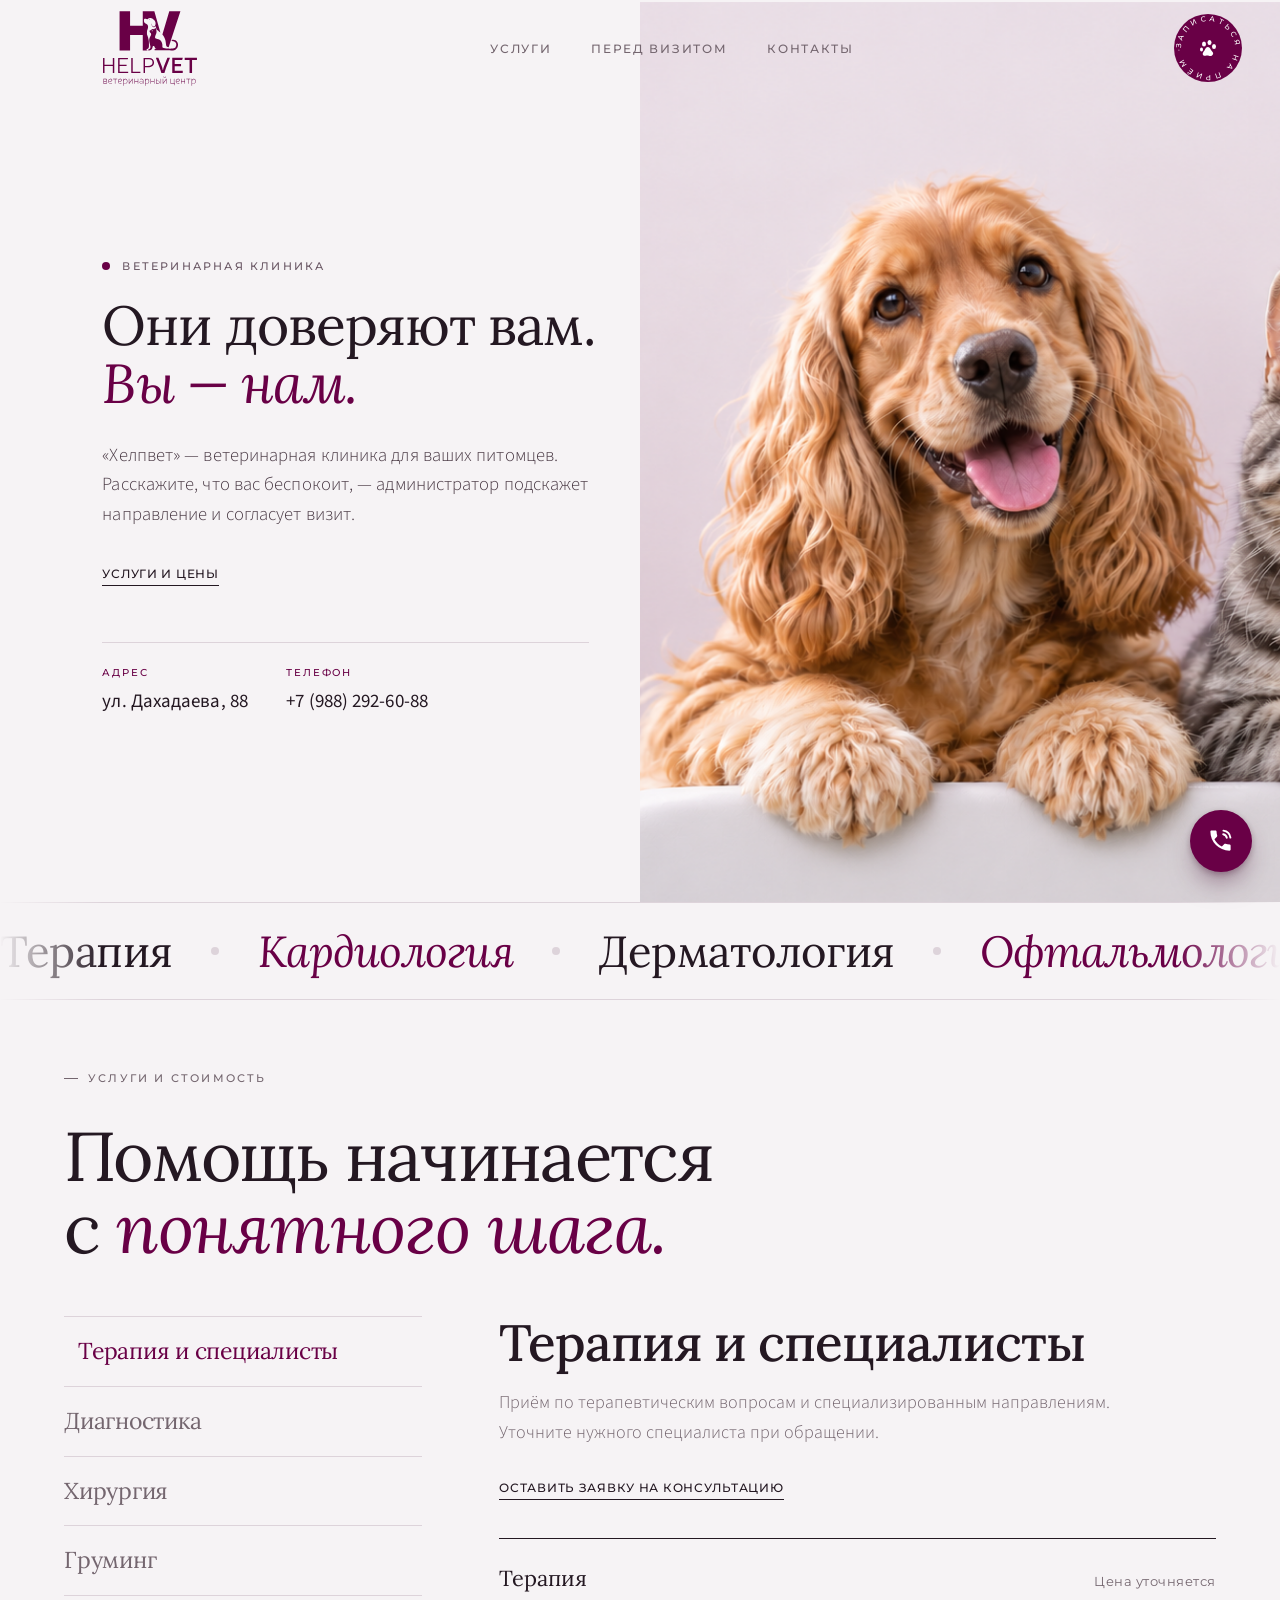
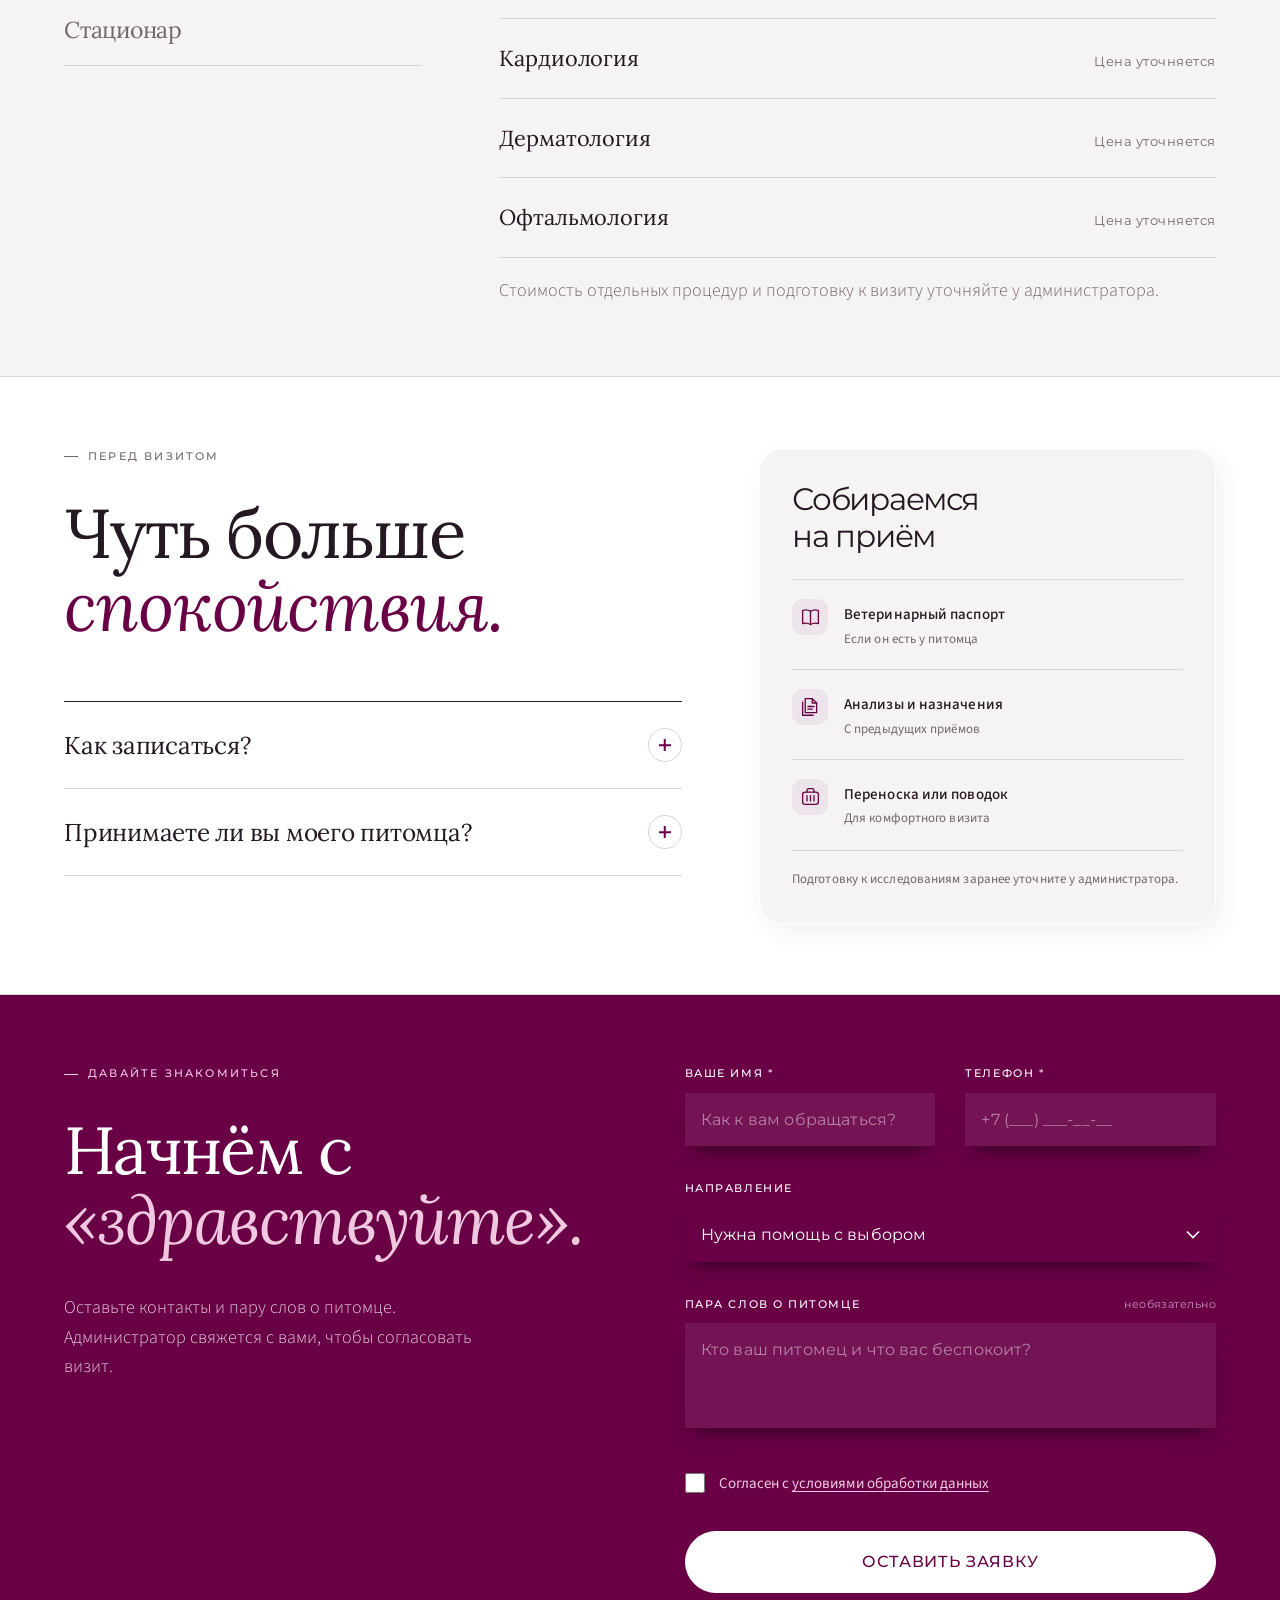
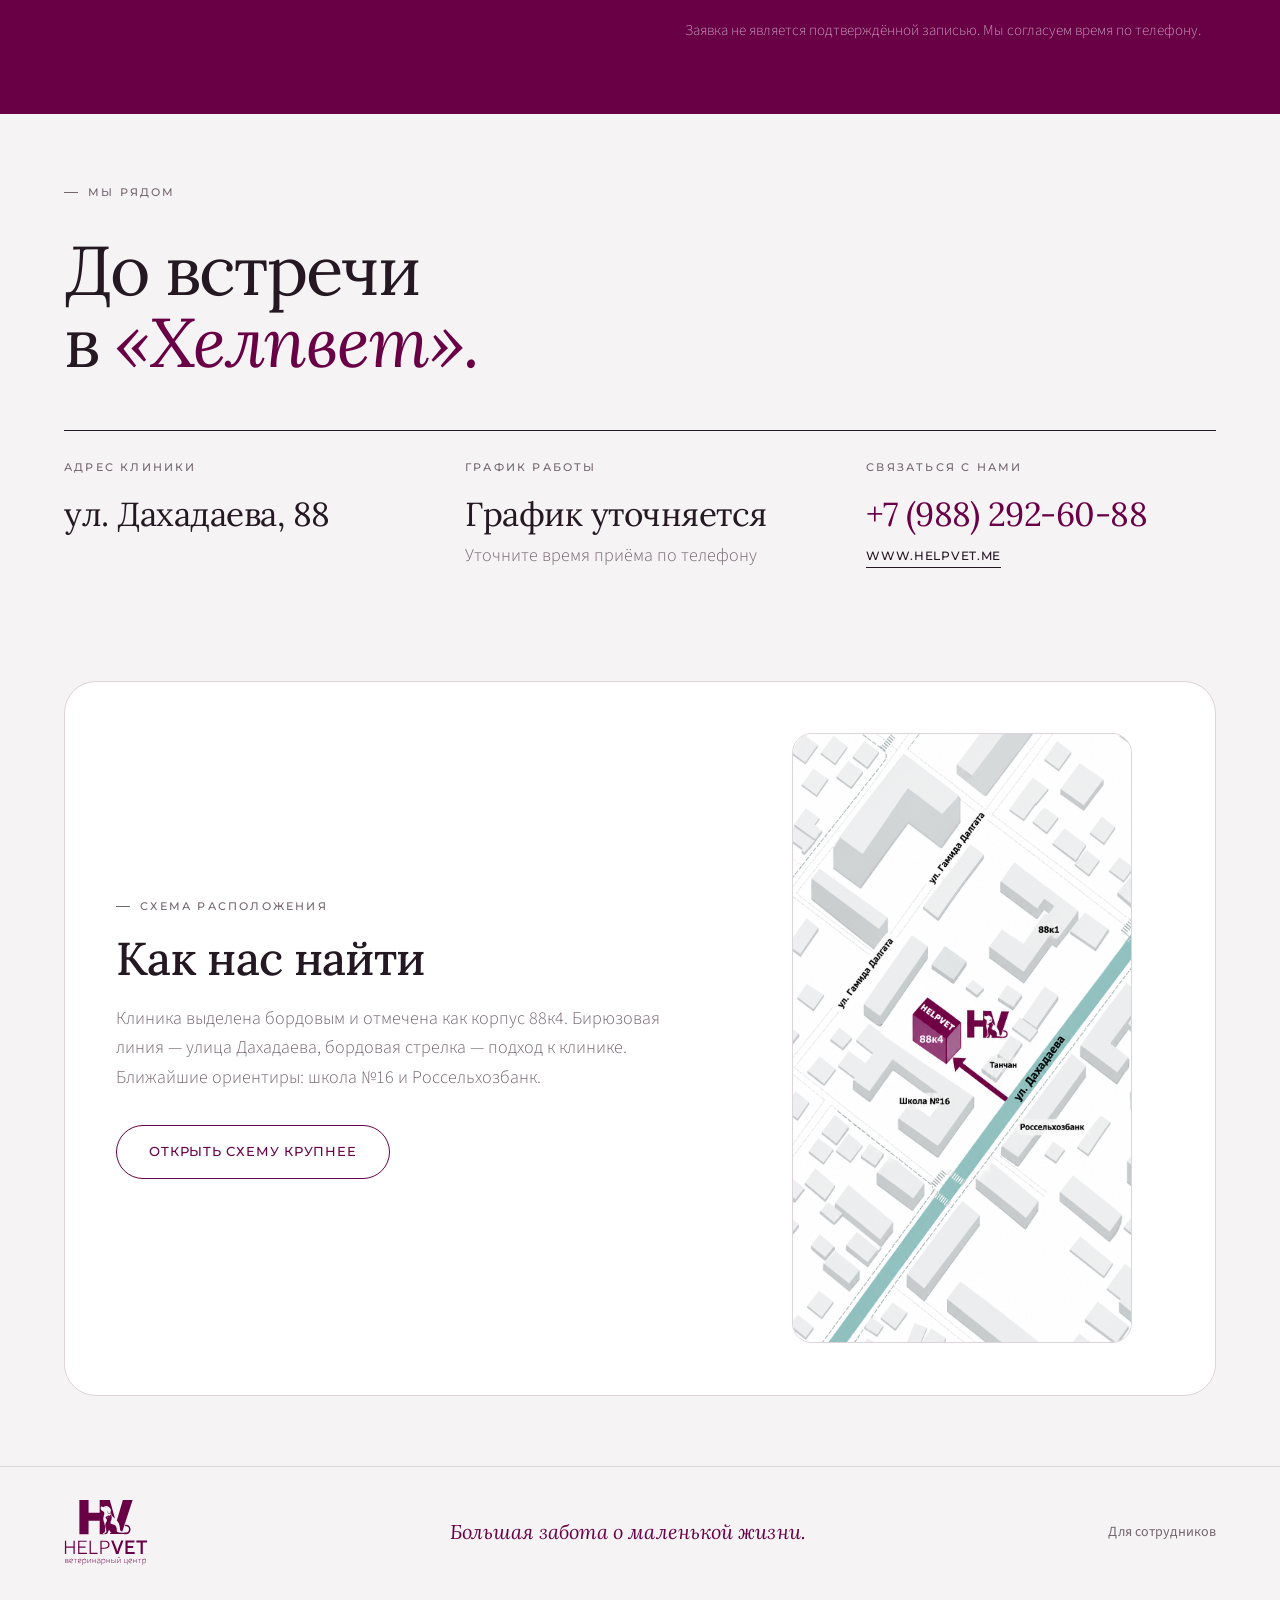
==== commit e78807d2: "Add files via upload" ====
--- a/index.html
+++ b/index.html
@@ -7,7 +7,7 @@
 <meta name="theme-color" content="#690046">
 <title>Хелпвет — рядом с теми, кого вы любите</title>
 <link rel="preload" href="fonts/montserrat.woff" as="font" type="font/woff" crossorigin>
-<link rel="stylesheet" href="style.css?v=minimal-5">
+<link rel="stylesheet" href="style.css?v=v4-visit-1">
 </head>
 <body>
 <svg class="defs" aria-hidden="true" focusable="false"><symbol id="paw" viewBox="0 0 40 40"><ellipse cx="12" cy="12" rx="4" ry="5"/><ellipse cx="23" cy="9" rx="4" ry="5"/><ellipse cx="32" cy="17" rx="4" ry="5"/><ellipse cx="7" cy="23" rx="3" ry="4"/><path d="M13 25C17 15 23 17 26 24C29 28 33 31 28 35C24 38 21 34 17 35C9 38 7 31 13 25Z"/></symbol></svg>
@@ -31,21 +31,18 @@
 </header>
 
 <main id="home">
-  <section class="hero">
-    <div class="wrap hero-inner">
-      <div class="hero-head">
-        <p class="eyebrow"><span class="dot"></span>Ветеринарная клиника</p>
-        <h1>Они доверяют вам.<br><em>Вы — нам.</em></h1>
-      </div>
-      <div class="hero-copy" id="about">
-        <p class="lead">«Хелпвет» — ветеринарная клиника для ваших питомцев. Здесь можно узнать о направлениях помощи, уточнить стоимость и оставить заявку на приём.</p>
-        <p>Расскажите, что вас беспокоит. Администратор поможет уточнить подходящее направление и согласовать визит.</p>
-        <div class="hero-actions"><a class="text-link" href="#prices">Услуги и цены</a></div>
+  <section class="hs" id="about">
+    <div class="hs-text">
+      <p class="eyebrow"><span class="dot"></span>Ветеринарная клиника</p>
+      <h1>Они доверяют вам.<br><em>Вы — нам.</em></h1>
+      <p class="hs-lead">«Хелпвет» — ветеринарная клиника для ваших питомцев. Расскажите, что вас беспокоит, — администратор подскажет направление и согласует визит.</p>
+      <div class="hs-actions"><a class="text-link" href="#prices">Услуги и цены</a></div>
+      <div class="hs-meta">
+        <div><b>Адрес</b><span id="hero-address">ул. Дахадаева, 88</span></div>
+        <div><b>Телефон</b><span><a id="hero-phone" href="tel:+79882926088">+7 (988) 292-60-88</a></span></div>
       </div>
     </div>
-    <figure class="hero-photo">
-      <img src="assets/friendly-pets-brand.png" alt="Приветливые собака, кот, кролик и попугай выглядывают из-за бортика" width="1672" height="941" fetchpriority="high">
-    </figure>
+    <figure class="hs-photo"><img src="assets/friendly-pets-brand.png" alt="Приветливые собака, кот, кролик и попугай выглядывают из-за бортика" width="1672" height="941" fetchpriority="high"></figure>
   </section>
 
   <div class="marquee" aria-hidden="true">
@@ -89,14 +86,20 @@
       <div class="previsit-copy">
         <div class="section-kicker">Перед визитом</div>
         <h2>Чуть больше<br><em>спокойствия.</em></h2>
-        <div class="faq">
+      </div>
+      <aside class="visit-checklist" aria-labelledby="visit-checklist-title">
+        <h3 id="visit-checklist-title">Собираемся<br>на приём</h3>
+        <ul class="visit-items">
+          <li><span class="visit-icon" aria-hidden="true"><svg viewBox="0 0 24 24" fill="none" stroke="currentColor" stroke-width="1.5" stroke-linecap="round" stroke-linejoin="round"><path d="M12 5c-3-2-6-2-9-1v15c3-1 6-1 9 1 3-2 6-2 9-1V4c-3-1-6-1-9 1Z"/><path d="M12 5v15"/></svg></span><div><strong>Ветеринарный паспорт</strong><small>Если он есть у питомца</small></div></li>
+          <li><span class="visit-icon" aria-hidden="true"><svg viewBox="0 0 24 24" fill="none" stroke="currentColor" stroke-width="1.5" stroke-linecap="round" stroke-linejoin="round"><path d="M14 3H6v16h13V8Z"/><path d="M14 3v5h5M9 12h7M9 15h5M3 7v15h12"/></svg></span><div><strong>Анализы и назначения</strong><small>С предыдущих приёмов</small></div></li>
+          <li><span class="visit-icon" aria-hidden="true"><svg viewBox="0 0 24 24" fill="none" stroke="currentColor" stroke-width="1.5" stroke-linecap="round" stroke-linejoin="round"><rect x="3" y="7" width="18" height="14" rx="3"/><path d="M8 7V5a2 2 0 0 1 2-2h4a2 2 0 0 1 2 2v2M8 11v6M12 11v6M16 11v6"/></svg></span><div><strong>Переноска или поводок</strong><small>Для комфортного визита</small></div></li>
+        </ul>
+        <p class="visit-note">Подготовку к исследованиям заранее уточните у администратора.</p>
+      </aside>
+      <div class="faq">
           <details><summary>Как записаться?<span aria-hidden="true"></span></summary><p>Оставьте имя и телефон в форме ниже. Администратор получит обращение и согласует с вами время. Заявка не является подтверждённой записью.</p></details>
-          <details><summary>Что взять с собой?<span aria-hidden="true"></span></summary><p>Возьмите ветеринарный паспорт и предыдущие заключения, если они есть. Подготовку к конкретному визиту заранее уточните у администратора.</p></details>
           <details><summary>Принимаете ли вы моего питомца?<span aria-hidden="true"></span></summary><p>Укажите вид питомца и причину обращения в заявке. Возможность приёма кроликов, птиц и других животных нужно уточнить в клинике.</p></details>
-        </div>
-      </div>
-      <div class="pet-reveal-window" aria-hidden="true">
-        <div class="side-cats"><picture><source media="(max-width:900px)" srcset="assets/mobile-pet-friends.png"><img src="assets/peeking-friends.png" alt="" loading="lazy" width="1024" height="1536"></picture></div>
+        
       </div>
     </div>
   </section>
@@ -154,7 +157,12 @@
   </div>
 </footer>
 
+<a class="call-fab" id="call-fab" href="tel:+79882926088" aria-label="Позвонить в клинику">
+  <span class="call-fab-icon"><svg viewBox="0 0 24 24" aria-hidden="true" focusable="false"><path d="M6.62 10.79c1.44 2.83 3.76 5.14 6.59 6.59l2.2-2.2c.27-.27.67-.36 1.02-.24 1.12.37 2.33.57 3.57.57.55 0 1 .45 1 1V20c0 .55-.45 1-1 1-9.39 0-17-7.61-17-17 0-.55.45-1 1-1h3.5c.55 0 1 .45 1 1 0 1.25.2 2.45.57 3.57.11.35.03.74-.25 1.02l-2.2 2.2z"/><path class="wave" d="M14.6 3.2a7.2 7.2 0 0 1 6.2 6.2M14.4 6.4a4 4 0 0 1 3.2 3.2" fill="none" stroke="currentColor" stroke-width="1.7" stroke-linecap="round"/></svg></span>
+  <span class="call-fab-text"><small>Позвонить в клинику</small><b id="call-fab-number">+7 (988) 292-60-88</b></span>
+</a>
+
 <dialog id="privacy"><button class="dialog-close" aria-label="Закрыть">×</button><h3>Обработка данных</h3><div id="privacy-text">Загружаем политику обработки данных…</div></dialog>
-<script src="app.js?v=minimal-5"></script>
+<script src="app.js?v=minimal-7"></script>
 </body>
 </html>
--- a/style.css
+++ b/style.css
@@ -1,5 +1,6 @@
 /* HELPVET — minimal identity. Brand plum #690046 + official logo are untouched. */
 @font-face{font-family:"Montserrat";font-style:normal;font-weight:100 900;font-display:swap;src:url(fonts/montserrat.woff) format("woff")}
+@font-face{font-family:"Source Sans 3";font-style:normal;font-weight:200 900;font-display:swap;src:url(fonts/sourcesans3.woff) format("woff")}
 @font-face{font-family:"Lora";font-style:normal;font-weight:400 700;font-display:swap;src:url(fonts/lora.woff) format("woff")}
 @font-face{font-family:"Lora";font-style:italic;font-weight:400 700;font-display:swap;src:url(fonts/lora-italic.woff) format("woff")}
 
@@ -60,20 +61,20 @@
 .main-nav a:hover::after{transform:scaleX(1)}
 
 /* ——— Hero ——— */
-.hero{padding-top:clamp(28px,4vw,56px);padding-bottom:clamp(56px,8vw,110px)}
+
 .eyebrow{display:flex;align-items:center;gap:12px;margin:0 0 clamp(18px,2.4vw,32px);font-size:13px;font-weight:500;letter-spacing:.14em;text-transform:uppercase;color:var(--muted)}
 .dot{width:8px;height:8px;border-radius:50%;background:var(--plum);box-shadow:0 0 0 0 #69004655;animation:pulse 2.6s ease-out infinite}
 @keyframes pulse{0%{box-shadow:0 0 0 0 #69004666}70%,100%{box-shadow:0 0 0 12px #69004600}}
 h1{font-size:clamp(46px,8vw,118px);font-weight:500;line-height:.96;letter-spacing:-.055em;margin:0 0 clamp(32px,4vw,56px)}
 h1 em{letter-spacing:-.04em;padding-right:.04em}
-.hero-row{display:grid;grid-template-columns:minmax(0,5fr) minmax(0,7fr);gap:clamp(32px,6vw,88px);align-items:end}
-.hero-copy .lead{color:var(--ink);font-size:clamp(19px,1.7vw,23px);line-height:1.45;letter-spacing:-.012em;margin-bottom:20px}
-.hero-copy p{color:var(--muted);max-width:30em}
-.hero-actions{display:flex;align-items:center;flex-wrap:wrap;gap:20px 32px;margin-top:36px}
-.hero-photo{position:relative;margin:0}
-.hero-photo>img{display:block;width:100%;height:auto;border-radius:0;background:var(--tint)}
-.hero-photo .photo-label{position:absolute;top:7%;right:5%;margin:0;max-width:46%;font-size:clamp(12px,1.5vw,19px);line-height:1.35;color:var(--plum);text-align:right;letter-spacing:-.01em}
-.hero-photo .photo-label strong{display:block;color:var(--plum-deep);font-weight:500}
+
+
+
+
+
+
+
+
 .badge-spin{position:relative;width:68px;height:68px;border-radius:50%;background:var(--plum);color:#fff;display:grid;place-items:center;transition:transform .5s var(--ease),background .3s}
 .badge-spin:hover{transform:scale(1.08);background:var(--plum-deep)}
 .badge-spin>svg:first-child{position:absolute;inset:0;width:100%;height:100%;animation:spin 22s linear infinite}
@@ -200,7 +201,7 @@
 /* ——— Tablet ——— */
 @media(max-width:1000px){
   .main-nav{gap:24px}
-  .hero-row{grid-template-columns:1fr;gap:48px}
+  
   .price-layout{grid-template-columns:1fr;gap:36px}
   .service-tabs{position:static;flex-direction:row;overflow-x:auto;border-top:0;gap:8px;padding-bottom:6px;scrollbar-width:none}
   .service-tabs::-webkit-scrollbar{display:none}
@@ -222,10 +223,10 @@
   .brand-logo{width:76px}
   .btn.small{min-height:44px;padding:0 20px}
   h1{letter-spacing:-.05em}
-  .hero-actions{gap:18px 24px}
+  
   .badge-spin{width:60px;height:60px}
   .badge-paw{width:17px;height:17px}
-  .hero-photo .photo-label{top:6%;font-size:11px;max-width:48%}
+  
   .form-grid{grid-template-columns:1fr;gap:30px}
   .contact-grid{grid-template-columns:1fr;gap:0}
   .contact-item{padding:24px 0;border-bottom:1px solid var(--line)}
@@ -252,9 +253,9 @@
 h2 em,h3 em{letter-spacing:-.015em}
 .eyebrow,.section-kicker,.contact-item>span,label{font-family:var(--sans);font-weight:500;letter-spacing:.2em;font-size:11px}
 label{letter-spacing:.14em}
-.hero-copy .lead{font-family:var(--serif);font-size:clamp(19px,1.7vw,24px);line-height:1.4;letter-spacing:-.005em;font-weight:400}
-.hero-copy p:not(.lead){font-weight:300;font-size:15px;line-height:1.8;letter-spacing:.02em}
-.hero-row{align-items:center}
+
+
+
 .btn,.text-link,.main-nav a{font-family:var(--sans);font-weight:500;letter-spacing:.06em;font-size:13px;text-transform:uppercase}
 .text-link{font-size:12px}
 .main-nav a{font-size:12px;letter-spacing:.14em}
@@ -272,7 +273,7 @@
 .foot>span{font-size:20px}
 .admin-card h1,.admin-card h2{letter-spacing:-.02em}
 @media(max-width:1000px){h1 em{margin-left:0}}
-@media(max-width:700px){h1{font-size:clamp(42px,12.5vw,60px);line-height:1.04}h1 em{display:block;margin-left:.9em}.hero-copy .lead{font-size:20px}}
+@media(max-width:700px){h1{font-size:clamp(42px,12.5vw,60px);line-height:1.04}h1 em{display:block;margin-left:.9em}}
 
 /* ——— Form: no white rules, shadow only ——— */
 input:not([type=checkbox]),textarea,select{border:0;border-bottom:0;font-family:var(--sans);font-size:16px;font-weight:400;letter-spacing:.01em;box-shadow:0 12px 18px -10px #1c0012cc}
@@ -285,28 +286,28 @@
 :root{--hh:96px}
 .site-header{margin-bottom:calc(var(--hh) * -1);background:transparent;transition:background .3s,border-color .3s}
 .site-header.scrolled{background:rgba(246,243,245,.86)}
-.hero{position:relative;padding:calc(var(--hh) + clamp(12px,3vw,44px)) 0 0;background:linear-gradient(90deg,#e9dde5 0%,#e6dae4 50%,#d8c5d3 75%,#bf9db3 100%);overflow:hidden}
-.hero-inner{position:relative;z-index:2;display:grid;grid-template-columns:minmax(0,1.2fr) minmax(0,.8fr);gap:clamp(24px,5vw,80px);align-items:start}
-.hero-head .eyebrow{margin-bottom:clamp(14px,1.6vw,22px)}
-.hero h1{font-size:clamp(38px,5.6vw,84px);line-height:1.02;margin:0}
-.hero h1 em{margin-left:clamp(0px,4vw,72px)}
-.hero-copy{padding-top:clamp(0px,2.6vw,40px)}
-.hero-copy .lead{font-size:clamp(17px,1.35vw,21px);margin-bottom:14px;max-width:26em}
-.hero-copy p:not(.lead){font-size:14px;line-height:1.75;color:#4f3f4a;max-width:30em;margin-bottom:0}
-.hero-actions{margin-top:22px}
-.hero-photo{position:relative;z-index:1;margin:calc(-1 * clamp(0px,6vw,96px)) 0 0}
-.hero-photo>img{display:block;width:100%;height:auto;background:none;-webkit-mask-image:linear-gradient(to bottom,transparent 0,#000 26%);mask-image:linear-gradient(to bottom,transparent 0,#000 26%)}
-.hero-photo .photo-label{position:absolute;left:0;right:0;bottom:1.6%;top:auto;max-width:none;margin:0;text-align:center;font-family:var(--serif);font-size:clamp(11px,1.25vw,18px);line-height:1.3;color:var(--plum);letter-spacing:0}
-.hero-photo .photo-label strong{display:inline;font-weight:400;font-style:italic;color:var(--plum-deep)}
+
+
+
+
+
+
+
+
+
+
+
+
+
 .eyebrow{color:#5d4a57}
-@media(max-width:1000px){:root{--hh:84px}.hero-inner{grid-template-columns:1fr;gap:18px}.hero-copy{padding-top:0}.hero h1 em{margin-left:0}.hero-photo{margin-top:8px}}
-@media(max-width:700px){:root{--hh:80px}.hero h1{font-size:clamp(38px,11.5vw,56px)}.hero h1 em{display:block;margin-left:.9em}.hero-copy .lead{font-size:17px}.hero-photo .photo-label{font-size:10px;bottom:1.2%}}
-
-.hero-photo{height:min(56.25vw,88vh)}
-.hero-photo>img{height:100%;object-fit:cover;object-position:center top}
-.hero-copy .photo-label{position:static;margin:26px 0 0;text-align:left;font-family:var(--serif);font-size:clamp(15px,1.25vw,19px);line-height:1.4;color:var(--plum);max-width:none}
-.hero-copy .photo-label strong{display:block;font-style:italic;font-weight:400;color:var(--plum-deep)}
-@media(max-width:700px){.hero-copy .photo-label{font-size:15px;margin-top:18px}.hero-photo{height:auto}.hero-photo>img{height:auto}}
+@media(max-width:1000px){:root{--hh:84px}}
+@media(max-width:700px){:root{--hh:80px}}
+
+
+
+
+
+
 
 /* No numbering in service tabs */
 .service-tabs button::before{content:none!important;display:none!important}
@@ -315,10 +316,10 @@
 /* ——— Tighter rhythm ——— */
 .section{padding-block:clamp(44px,5.5vw,84px)}
 .section-head{margin-bottom:clamp(28px,4vw,52px)}
-.hero-photo{height:auto}
-.hero-photo>img{height:auto;object-fit:initial}
-.hero-photo{margin-top:calc(-1 * clamp(0px,14vw,270px))}
-@media(max-width:1000px){.hero-photo{margin-top:8px}}
+
+
+
+
 
 /* ——— Pets peek from the very edge of the screen (desktop) ——— */
 @media(min-width:1001px){
@@ -332,11 +333,90 @@
 @media(max-width:1000px){.pet-reveal-window{aspect-ratio:3/2;max-width:360px}.side-cats img{object-position:center bottom}}
 
 /* hero headline fits on two lines */
-.hero-inner{grid-template-columns:minmax(0,1.4fr) minmax(0,.7fr)}
-.hero h1{font-size:clamp(36px,4.7vw,74px)}
-.hero h1,.hero h1 em{white-space:nowrap}
-.hero-photo{margin-top:calc(-1 * clamp(0px,10vw,190px))}
-@media(max-width:1000px){.hero-inner{grid-template-columns:1fr}.hero-photo{margin-top:8px}}
-@media(max-width:700px){.hero h1{font-size:clamp(32px,9.6vw,50px)}}
+
+
+
+
+
+
 /* corgi on tablets / phones */
 @media(max-width:1000px){.pet-reveal-window{aspect-ratio:78/100;width:min(240px,64%);max-width:none;margin:0 auto 32px;border-bottom:0}.side-cats,.side-cats picture{height:100%}.side-cats img{height:100%;width:100%;object-fit:contain;object-position:center bottom}}
+
+/* ——— Persistent call button (number comes from the admin cabinet) ——— */
+.call-fab{position:fixed;right:clamp(16px,2.2vw,32px);bottom:clamp(16px,2.2vw,32px);z-index:30;display:flex;align-items:center;height:62px;border-radius:999px;background:var(--plum);color:#fff;box-shadow:0 14px 30px -10px #3a0027aa,0 2px 6px #3a002744;transition:background .3s,transform .4s var(--ease),box-shadow .3s}
+.call-fab:hover,.call-fab:focus-visible{background:var(--plum-deep);transform:translateY(-3px)}
+.call-fab-icon{position:relative;flex:none;display:grid;place-items:center;width:62px;height:62px;border-radius:50%}
+.call-fab-icon svg{width:27px;height:27px;fill:currentColor;transform-origin:50% 50%}
+.call-fab-icon::before{content:"";position:absolute;inset:0;border-radius:50%;border:2px solid var(--plum);opacity:0;animation:fab-ring 2.8s ease-out infinite}
+@keyframes fab-ring{0%{transform:scale(1);opacity:.55}70%,100%{transform:scale(1.55);opacity:0}}
+@media(hover:hover){.call-fab:hover .call-fab-icon svg{animation:ring-shake .7s ease-in-out}}
+@keyframes ring-shake{0%,100%{rotate:0deg}20%{rotate:-14deg}40%{rotate:12deg}60%{rotate:-8deg}80%{rotate:6deg}}
+.call-fab-text{display:grid;max-width:0;overflow:hidden;white-space:nowrap;opacity:0;transition:max-width .5s var(--ease),opacity .3s,padding .5s var(--ease)}
+.call-fab-text small{font-size:10px;letter-spacing:.16em;text-transform:uppercase;color:#ffffffb3;line-height:1.2}
+.call-fab-text b{font-family:var(--sans);font-weight:500;font-size:16px;letter-spacing:.02em;line-height:1.3}
+@media(hover:hover) and (min-width:701px){.call-fab:hover .call-fab-text,.call-fab:focus-visible .call-fab-text{max-width:260px;opacity:1;padding-right:26px}}
+@media(max-width:700px){.call-fab{height:56px}.call-fab-icon{width:56px;height:56px}.call-fab-icon svg{width:24px;height:24px}}
+@media(prefers-reduced-motion:reduce){.call-fab-icon::before{animation:none}}
+
+/* ——— Body copy: Source Sans 3 (Montserrat stays for labels, buttons, nav) ——— */
+:root{--text:"Source Sans 3","Helvetica Neue",Arial,sans-serif}
+body{font-family:var(--text);font-size:18px}
+.price-intro p,.price-list .fine,.fine,details p,.request-copy>p,.location-section p,.contact-item small,.consent{font-family:var(--text);font-weight:300;letter-spacing:0;font-size:18px;line-height:1.65}
+.fine{font-size:15px}
+.consent{font-size:15px;font-weight:400}
+
+/* ——— Hero: split screen ——— */
+:root{--hh:96px}
+.site-header{margin-bottom:calc(var(--hh) * -1);background:transparent}
+.site-header.scrolled{background:rgba(246,243,245,.88)}
+.hs{position:relative;display:grid;grid-template-columns:minmax(0,1fr) minmax(0,1fr);min-height:max(100vh,640px);background:var(--paper)}
+.hs-text{display:flex;flex-direction:column;justify-content:center;padding:calc(var(--hh) + 32px) clamp(24px,4vw,72px) 56px clamp(24px,8vw,150px)}
+.hs-text .eyebrow{margin-bottom:22px;color:#6a5764}
+.hs h1{font-size:clamp(36px,4.3vw,76px);line-height:1.05;letter-spacing:-.02em;margin:0 0 28px;white-space:nowrap}
+.hs h1 em{display:block;margin:0;letter-spacing:-.015em}
+.hs-lead{font-family:var(--text);font-weight:300;font-size:clamp(18px,1.45vw,23px);line-height:1.6;color:#4a3a45;max-width:30em;margin:0 0 34px}
+.hs-actions{display:flex;align-items:center;gap:28px;flex-wrap:wrap}
+.hs-meta{display:flex;gap:clamp(24px,3vw,48px);flex-wrap:wrap;margin-top:clamp(32px,4.5vw,56px);padding-top:22px;border-top:1px solid var(--line);max-width:34em}
+.hs-meta>div{min-width:0}
+.hs-meta b{display:block;margin-bottom:6px;font-family:var(--sans);font-weight:500;font-size:10px;letter-spacing:.18em;text-transform:uppercase;color:var(--plum)}
+.hs-meta span{font-size:19px;color:var(--ink)}
+.hs-photo{position:relative;margin:0;overflow:hidden;background:#e6dae4}
+.hs-photo img{position:absolute;inset:0;width:100%;height:100%;object-fit:cover;object-position:8% 62%;display:block}
+@media(max-width:900px){
+  :root{--hh:84px}
+  .hs{grid-template-columns:1fr;min-height:0}
+  .hs-photo{order:-1;overflow:visible}
+  .hs-photo img{position:static;height:auto;object-fit:initial;width:100%}
+  .hs-text{padding:28px var(--gutter) 44px}
+  .hs h1{font-size:clamp(34px,10vw,56px);white-space:normal}
+  .hs-meta{flex-direction:column;gap:16px}
+}
+
+/* header sits directly on the split hero */
+.site-header{-webkit-backdrop-filter:none;backdrop-filter:none}
+.site-header.scrolled{-webkit-backdrop-filter:saturate(1.4) blur(16px);backdrop-filter:saturate(1.4) blur(16px);border-bottom-color:var(--line)}
+.site-header .bar{width:100%;padding-inline:clamp(20px,8vw,150px) clamp(20px,3vw,56px)}
+.hs-photo img{object-position:3% 62%}
+@media(max-width:900px){.site-header .bar{padding-inline:var(--gutter)}}
+@media(max-width:900px){
+  .hs-photo{padding-top:calc(var(--hh) - 18px);background:linear-gradient(90deg,#e9dde5 0%,#e6dae4 50%,#d8c5d3 75%,#bf9db3 100%)}
+  .hs-photo img{-webkit-mask-image:linear-gradient(to bottom,transparent 0,#000 16%);mask-image:linear-gradient(to bottom,transparent 0,#000 16%)}
+}
+@media(max-width:900px){:root{--hh:96px}}
+@media(max-width:700px){:root{--hh:80px}}
+
+
+/* Useful first-visit checklist replaces the decorative pet. */
+.previsit .previsit-grid{display:grid;grid-template-columns:minmax(0,1.15fr) minmax(0,.85fr);gap:0 clamp(32px,6vw,90px);align-items:start}
+.previsit .previsit-copy{grid-column:1;grid-row:1;max-width:none;min-width:0}
+.previsit .previsit-grid>.faq{grid-column:1;grid-row:2;margin-top:12px;min-width:0}
+.visit-checklist{grid-column:2;grid-row:1 / span 2;background:var(--paper);border:1px solid var(--white);border-radius:24px;padding:32px;box-shadow:7px 9px 24px #352a3210,-5px -5px 16px #ffffffb0;min-width:0}
+.visit-checklist h3{font-family:var(--sans);font-weight:400;font-size:clamp(25px,2.4vw,32px);line-height:1.2;letter-spacing:-.04em;margin:0 0 25px}
+.visit-items{list-style:none;margin:0;padding:0}
+.visit-items li{display:grid;grid-template-columns:38px minmax(0,1fr);gap:14px;align-items:start;padding:19px 0;border-top:1px solid var(--line)}
+.visit-icon{width:36px;height:36px;border-radius:11px;background:var(--tint);color:var(--plum);display:grid;place-items:center}
+.visit-icon svg{display:block;width:21px;height:21px}
+.visit-items strong{display:block;font-size:15px;font-weight:500;line-height:1.45;padding-top:5px}
+.visit-items small{display:block;font-size:13px;color:var(--muted);line-height:1.6;margin-top:3px}
+.visit-note{margin:2px 0 0;padding-top:18px;border-top:1px solid var(--line);font-size:13px;line-height:1.65;color:var(--muted)}
+@media(max-width:1000px){.previsit .previsit-grid{display:flex;flex-direction:column;gap:0}.previsit .previsit-copy,.previsit .previsit-grid>.faq{width:100%;max-width:none}.visit-checklist{width:100%;max-width:520px;margin:4px 0 24px;padding:26px 23px}.visit-checklist h3{font-size:26px}.previsit .previsit-grid>.faq{margin-top:0}}
